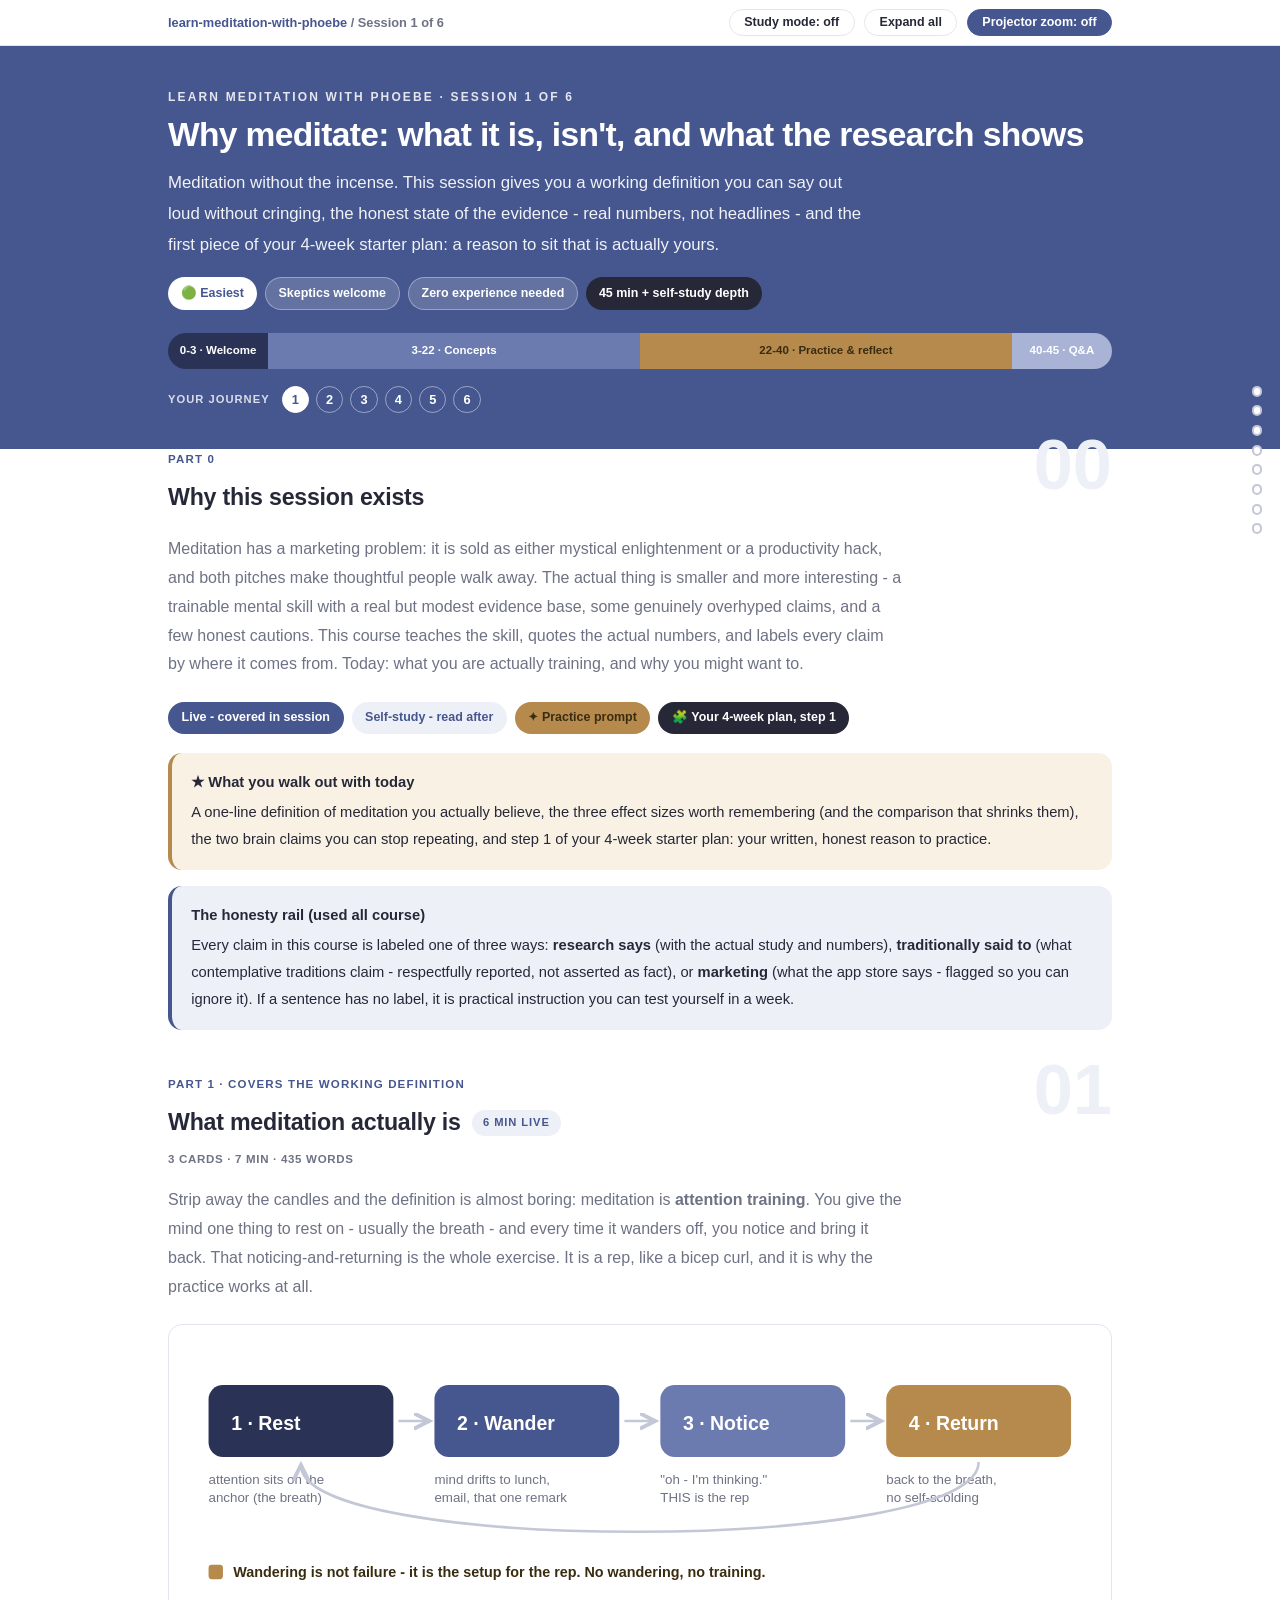
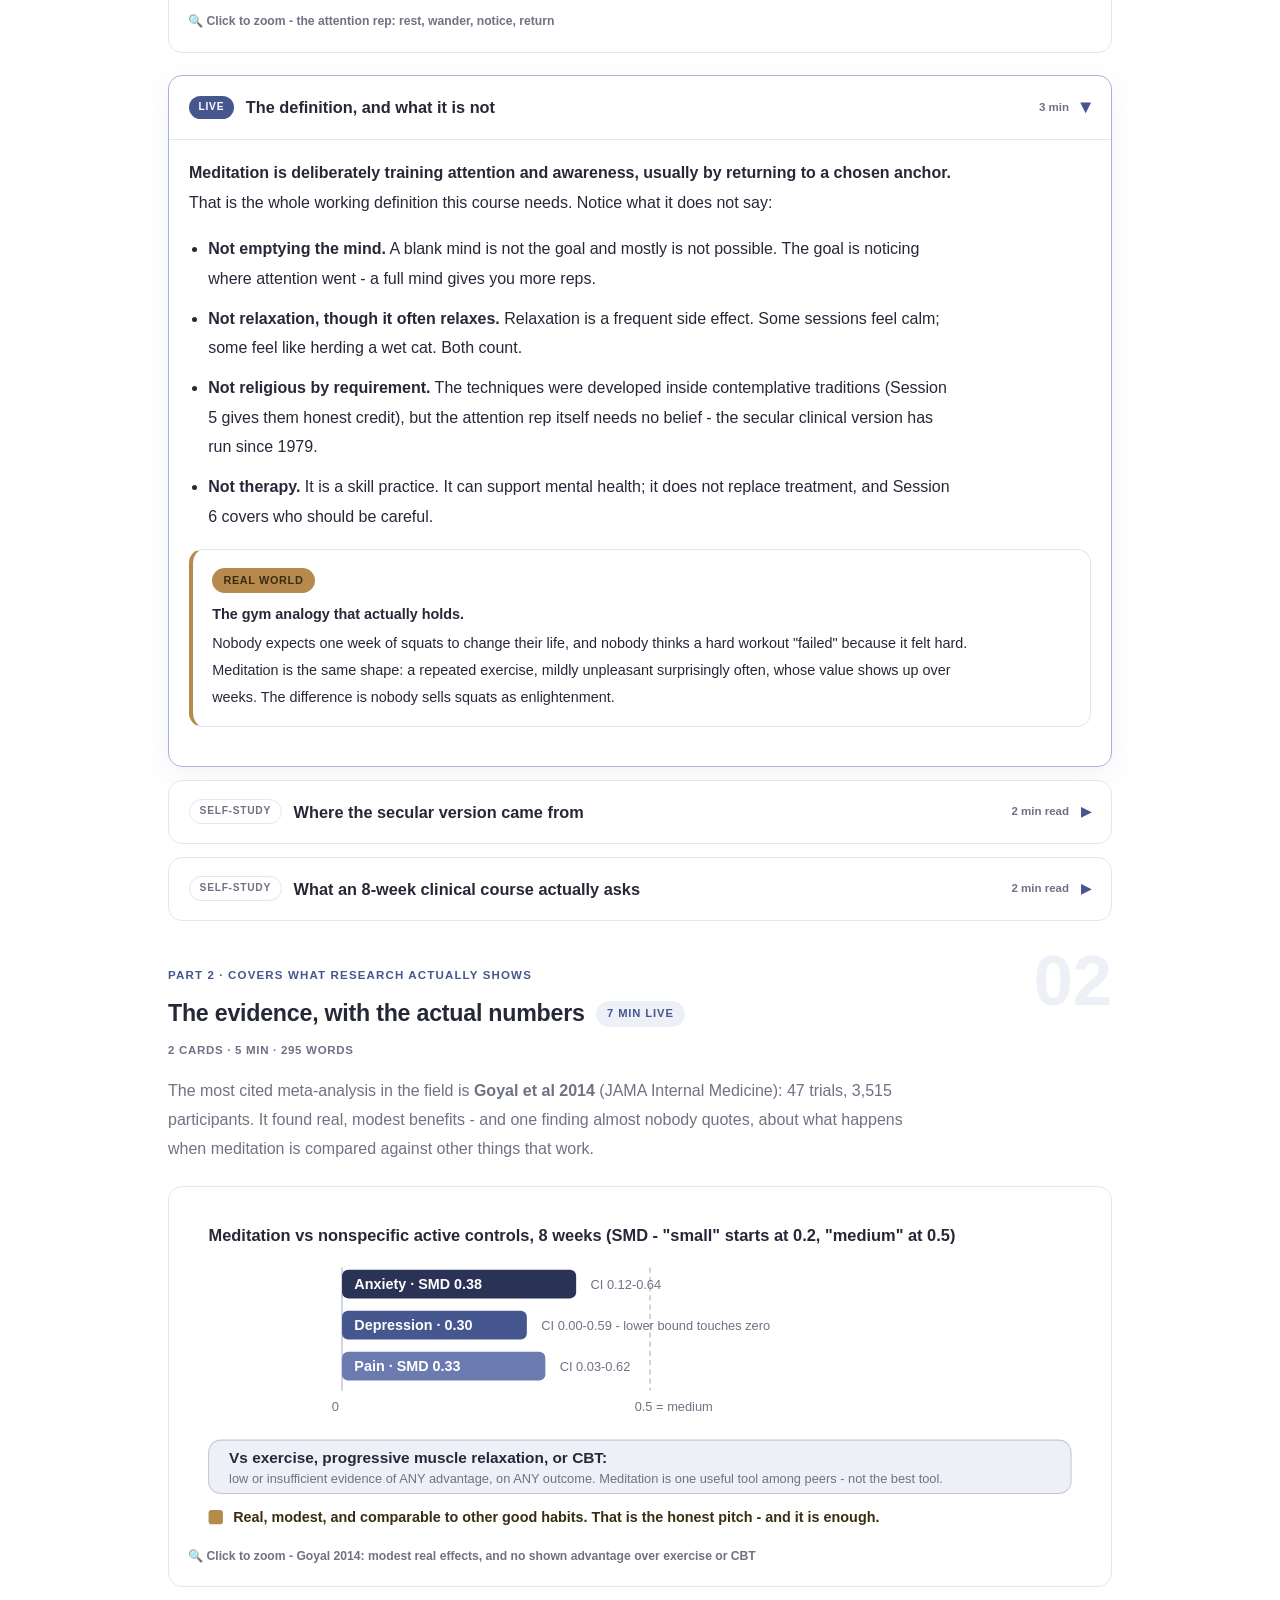
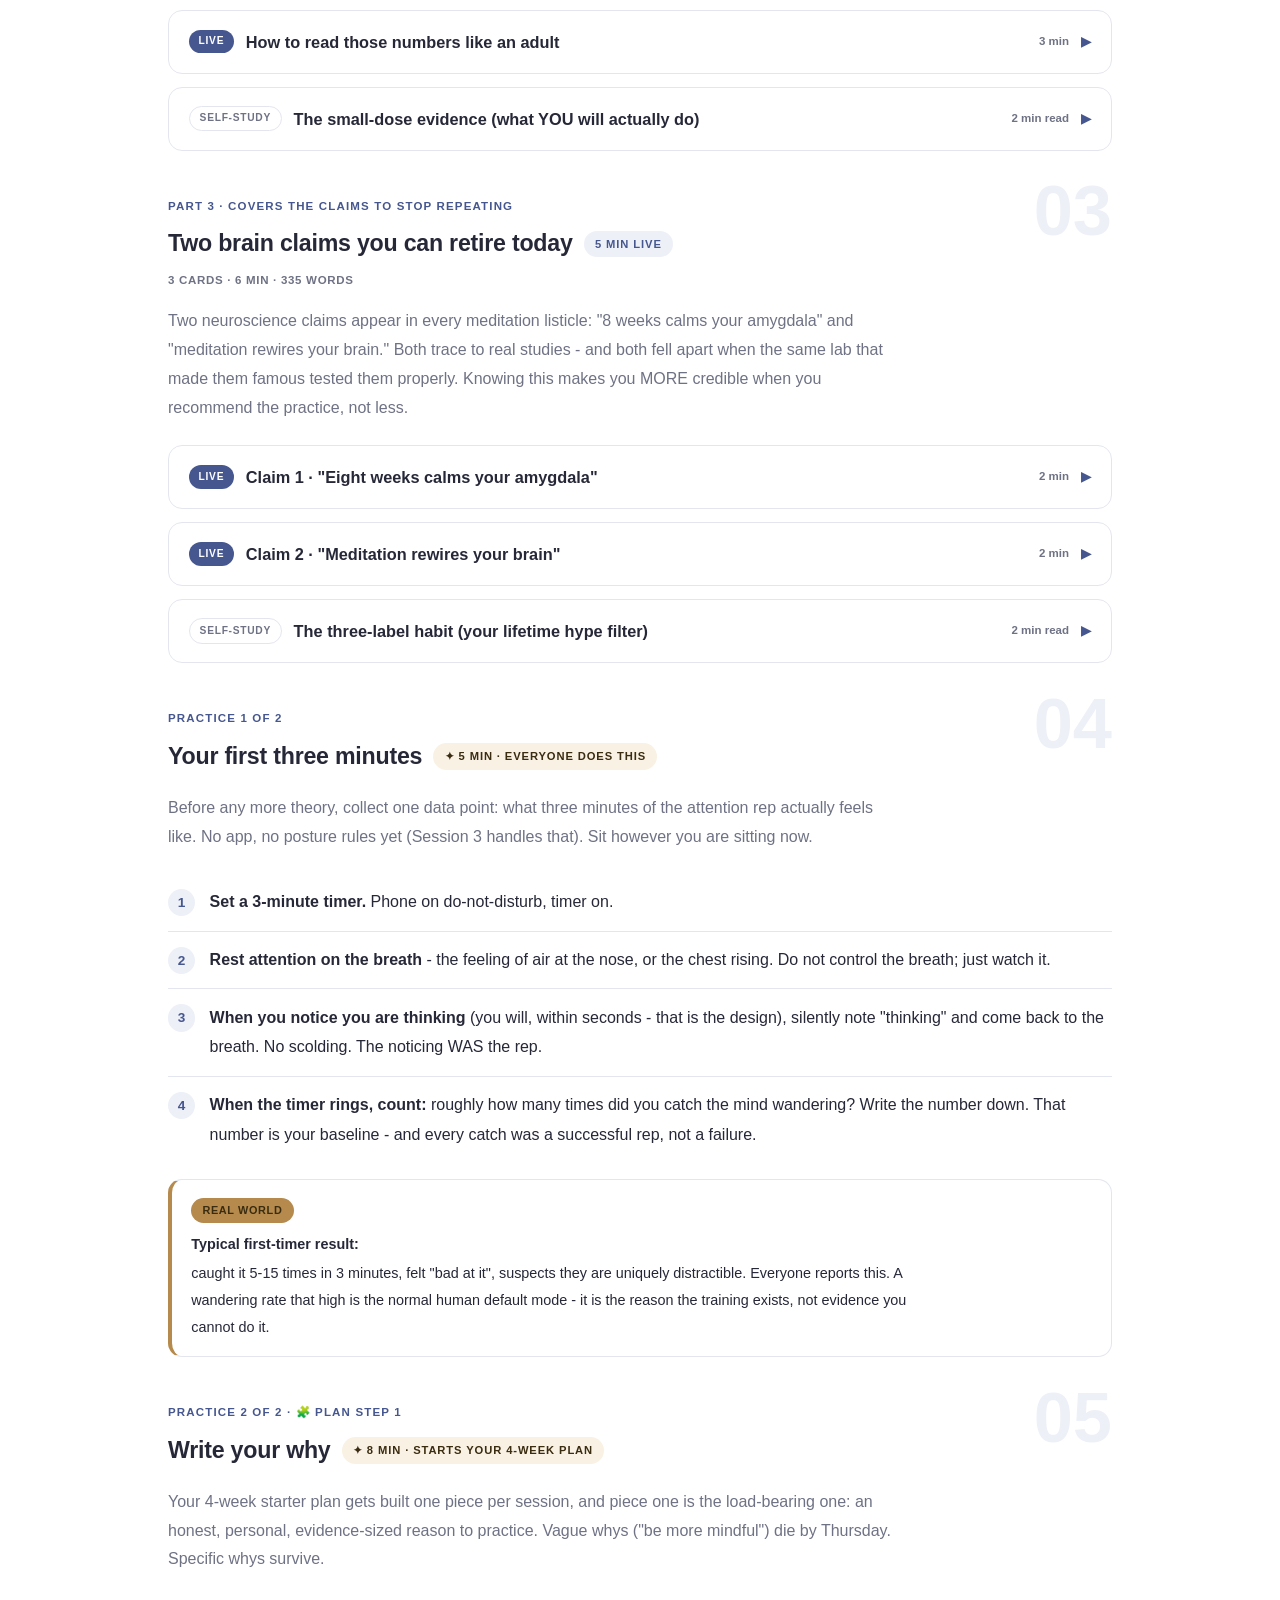
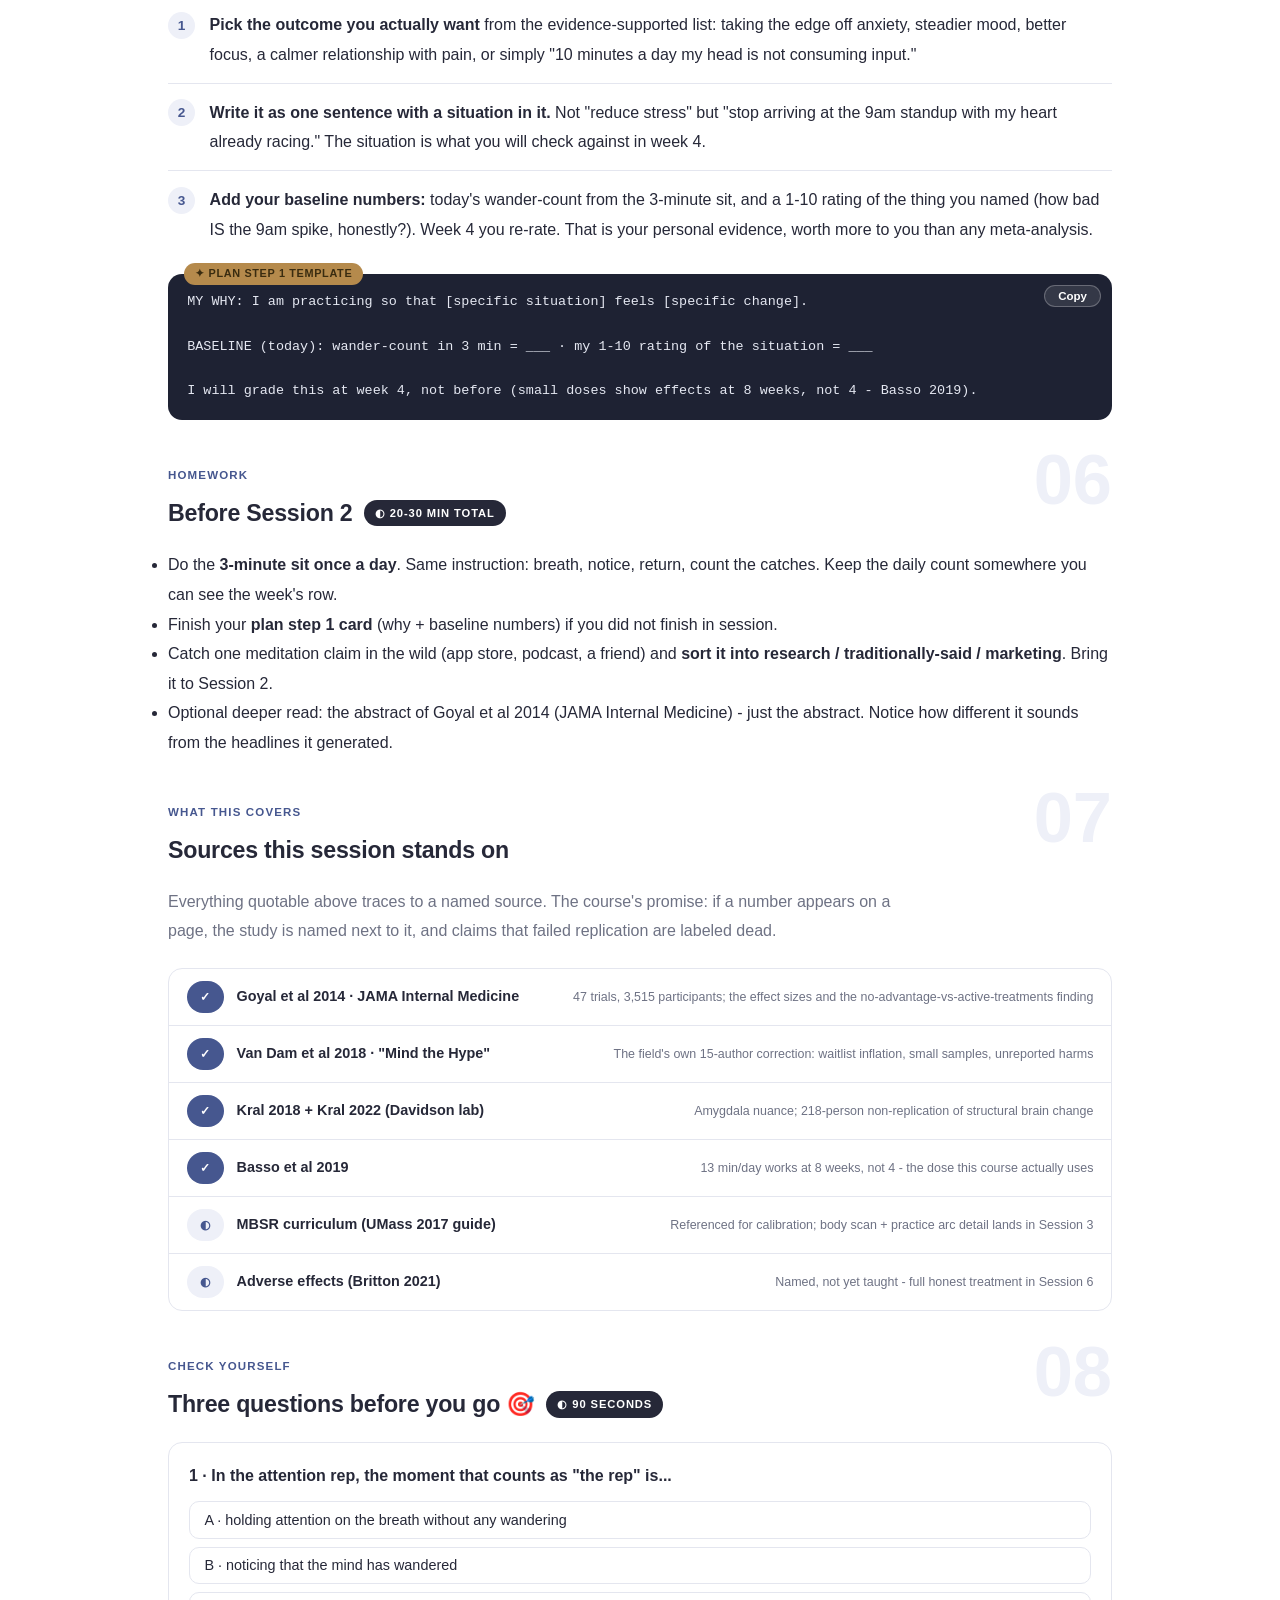
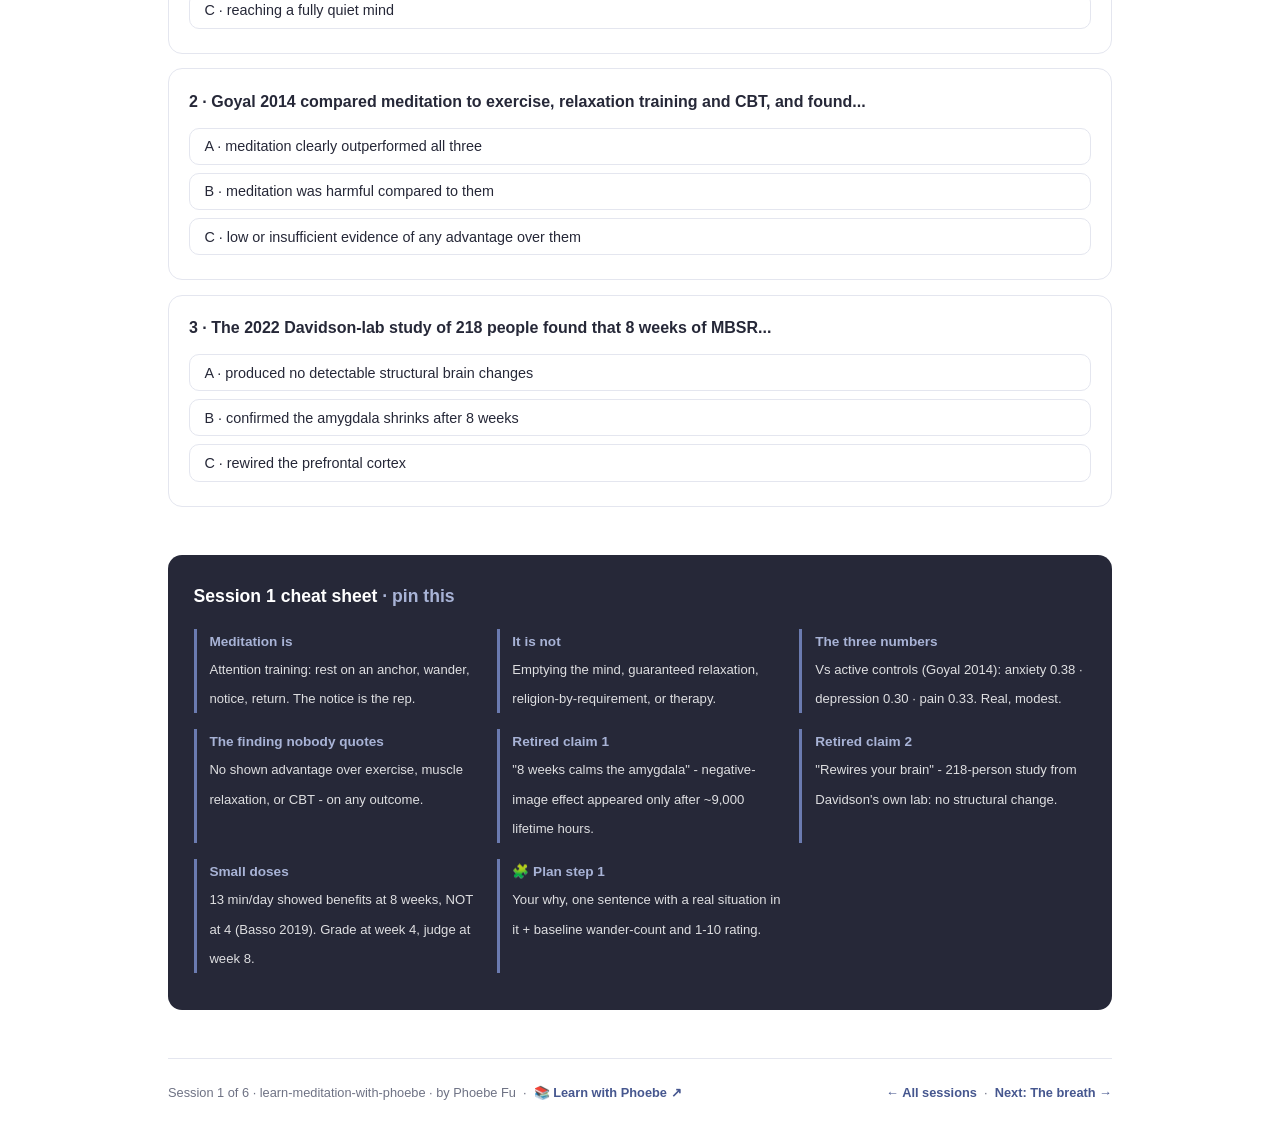
==== courses/01-why-meditate.html @ cd7eb20a "Fix diagram clipping and make every page readable on a narrow screen Diagrams: measured geometry def" ====
<!DOCTYPE html>
<html lang="en">
<head>
<meta charset="UTF-8">
<meta name="viewport" content="width=device-width, initial-scale=1.0">
<title>Session 1 · Why meditate: what it is, isn't, and what the research shows - learn meditation with phoebe</title>
<link rel="stylesheet" href="../assets/style.css?v=5">
</head>
<body>

<div class="toolbar">
  <div class="wrap">
    <span class="crumb"><a href="../index.html">learn-meditation-with-phoebe</a> / Session 1 of 6</span>
    <button class="btn" id="toggle-all" type="button">Expand all</button>
    <button class="btn primary" id="zoom-toggle" type="button">Projector zoom: off</button>
  </div>
</div>

<header class="masthead">
  <div class="wrap">
    <div class="eyebrow">Learn Meditation with Phoebe · Session 1 of 6</div>
    <h1>Why meditate: what it <span class="accent">is, isn't,</span> and what the research shows</h1>
    <p class="sub">Meditation without the incense. This session gives you a working definition you can say out loud without cringing, the honest state of the evidence - real numbers, not headlines - and the first piece of your 4-week starter plan: a reason to sit that is actually yours.</p>
    <div class="chip-row">
      <span class="chip level">🟢 Easiest</span>
      <span class="chip audience">Skeptics welcome</span>
      <span class="chip audience">Zero experience needed</span>
      <span class="chip time">45 min + self-study depth</span>
    </div>
    <div class="agenda">
      <span class="a1" style="flex:1">0-3 · Welcome</span>
      <span class="a2" style="flex:4">3-22 · Concepts</span>
      <span class="a3" style="flex:4">22-40 · Practice &amp; reflect</span>
      <span class="a4" style="flex:1">40-45 · Q&amp;A</span>
    </div>
  </div>
</header>

<main class="wrap">

  <!-- ============ INTRO ============ -->
  <section class="section" id="intro">
    <div class="section-kicker">
      <span class="klabel">Part 0</span>
      <h2>Why this session exists</h2>
    </div>
    <p class="lede">Meditation has a marketing problem: it is sold as either mystical enlightenment or a productivity hack, and both pitches make thoughtful people walk away. The actual thing is smaller and more interesting - a trainable mental skill with a real but modest evidence base, some genuinely overhyped claims, and a few honest cautions. This course teaches the skill, quotes the actual numbers, and labels every claim by where it comes from. Today: what you are actually training, and why you might want to.</p>
    <div class="legend">
      <span class="pill solid">Live - covered in session</span>
      <span class="pill light">Self-study - read after</span>
      <span class="pill peach">✦ Practice prompt</span>
      <span class="pill inkpill">🧩 Your 4-week plan, step 1</span>
    </div>
    <div class="callout win">
      <strong>★ What you walk out with today</strong>
      A one-line definition of meditation you actually believe, the three effect sizes worth remembering (and the comparison that shrinks them), the two brain claims you can stop repeating, and step 1 of your 4-week starter plan: your written, honest reason to practice.
    </div>
    <div class="callout tip">
      <strong>The honesty rail (used all course)</strong>
      Every claim in this course is labeled one of three ways: <strong>research says</strong> (with the actual study and numbers), <strong>traditionally said to</strong> (what contemplative traditions claim - respectfully reported, not asserted as fact), or <strong>marketing</strong> (what the app store says - flagged so you can ignore it). If a sentence has no label, it is practical instruction you can test yourself in a week.
    </div>
  </section>

  <!-- ============ PART 1: WHAT MEDITATION IS ============ -->
  <section class="section" id="what-it-is">
    <div class="section-kicker">
      <span class="klabel">Part 1 · covers the working definition</span>
      <h2>What meditation actually is <span class="tag concept">6 min live</span></h2>
    </div>
    <p class="lede">Strip away the candles and the definition is almost boring: meditation is <strong>attention training</strong>. You give the mind one thing to rest on - usually the breath - and every time it wanders off, you notice and bring it back. That noticing-and-returning is the whole exercise. It is a rep, like a bicep curl, and it is why the practice works at all.</p>

    <figure class="zoomable">
      <svg viewBox="0 0 880 250" xmlns="http://www.w3.org/2000/svg" role="img" aria-label="The attention rep: rest on the anchor, wander, notice, return">
        <style>
          .waL { font: 800 30px Inter, sans-serif; fill: #FFFFFF; }
          .waT { font: 700 16px Inter, sans-serif; fill: #262838; }
          .waX { font: 400 13px Inter, sans-serif; fill: #6E7284; }
          .waN { font: 600 14px Inter, sans-serif; fill: #3A2C10; }
          .waA { stroke: #C3C7D6; stroke-width: 2.5; fill: none; marker-end: url(#waAh); }
        </style>
        <defs>
          <marker id="waAh" markerWidth="8" markerHeight="8" refX="6" refY="3" orient="auto">
            <path d="M0,0 L6,3 L0,6" fill="none" stroke="#C3C7D6" stroke-width="1.5"/>
          </marker>
        </defs>
        <rect x="20" y="40" width="180" height="70" rx="14" fill="#2A3356"/>
        <text class="waL" x="42" y="84" style="font-size:19px">1 · Rest</text>
        <text class="waX" x="20" y="136">attention sits on the</text>
        <text class="waX" x="20" y="154">anchor (the breath)</text>
        <line class="waA" x1="205" y1="75" x2="235" y2="75"/>
        <rect x="240" y="40" width="180" height="70" rx="14" fill="#46578F"/>
        <text class="waL" x="262" y="84" style="font-size:19px">2 · Wander</text>
        <text class="waX" x="240" y="136">mind drifts to lunch,</text>
        <text class="waX" x="240" y="154">email, that one remark</text>
        <line class="waA" x1="425" y1="75" x2="455" y2="75"/>
        <rect x="460" y="40" width="180" height="70" rx="14" fill="#6B7BB0"/>
        <text class="waL" x="482" y="84" style="font-size:19px">3 · Notice</text>
        <text class="waX" x="460" y="136">"oh - I'm thinking."</text>
        <text class="waX" x="460" y="154">THIS is the rep</text>
        <line class="waA" x1="645" y1="75" x2="675" y2="75"/>
        <rect x="680" y="40" width="180" height="70" rx="14" fill="#B58A4C"/>
        <text class="waL" x="702" y="84" style="font-size:19px">4 · Return</text>
        <text class="waX" x="680" y="136">back to the breath,</text>
        <text class="waX" x="680" y="154">no self-scolding</text>
        <path class="waA" d="M 770 115 C 770 205, 110 205, 110 118"/>
        <rect x="20" y="215" width="14" height="14" rx="3" fill="#B58A4C"/>
        <text class="waN" x="44" y="227">Wandering is not failure - it is the setup for the rep. No wandering, no training.</text>
      </svg>
      <figcaption>🔍 Click to zoom - the attention rep: rest, wander, notice, return</figcaption>
    </figure>

    <details class="card" open>
      <summary><span class="mode live">Live</span>The definition, and what it is not<span class="mini">3 min</span><span class="caret">▶</span></summary>
      <div class="body">
        <p><strong>Meditation is deliberately training attention and awareness, usually by returning to a chosen anchor.</strong> That is the whole working definition this course needs. Notice what it does not say:</p>
        <ul>
          <li><strong>Not emptying the mind.</strong> A blank mind is not the goal and mostly is not possible. The goal is noticing where attention went - a full mind gives you more reps.</li>
          <li><strong>Not relaxation, though it often relaxes.</strong> Relaxation is a frequent side effect. Some sessions feel calm; some feel like herding a wet cat. Both count.</li>
          <li><strong>Not religious by requirement.</strong> The techniques were developed inside contemplative traditions (Session 5 gives them honest credit), but the attention rep itself needs no belief - the secular clinical version has run since 1979.</li>
          <li><strong>Not therapy.</strong> It is a skill practice. It can support mental health; it does not replace treatment, and Session 6 covers who should be careful.</li>
        </ul>
        <div class="callout example">
          <span class="ex-pill">Real world</span>
          <p><strong>The gym analogy that actually holds.</strong> Nobody expects one week of squats to change their life, and nobody thinks a hard workout "failed" because it felt hard. Meditation is the same shape: a repeated exercise, mildly unpleasant surprisingly often, whose value shows up over weeks. The difference is nobody sells squats as enlightenment.</p>
        </div>
      </div>
    </details>

    <details class="card">
      <summary><span class="mode self">Self-study</span>Where the secular version came from<span class="mini">2 min read</span><span class="caret">▶</span></summary>
      <div class="body">
        <p>In <strong>1979</strong>, Jon Kabat-Zinn - a molecular-biology-trained researcher at the University of Massachusetts Medical School - founded the Stress Reduction Clinic and its 8-week program, <strong>MBSR</strong> (Mindfulness-Based Stress Reduction), as a referral service for patients not fully responding to conventional treatment. He deliberately translated practices from Zen, vipassana and yoga into clinical, secular language.</p>
        <p>That translation is why meditation could be studied, prescribed and insured - and it is also why the research got messy: "mindfulness" now names a trait, a state, a technique and an 8-week program interchangeably, which makes studies hard to compare. Researchers said this about their own field in a 15-author 2018 paper bluntly titled <em>Mind the Hype</em> (Van Dam et al, Perspectives on Psychological Science). We will use its corrections throughout.</p>
      </div>
    </details>

    <details class="card">
      <summary><span class="mode self">Self-study</span>What an 8-week clinical course actually asks<span class="mini">2 min read</span><span class="caret">▶</span></summary>
      <div class="body">
        <p>For calibration, the standard clinical program (MBSR) is heavier than most people assume: <strong>8 weekly classes of 2.5-3.5 hours</strong>, one <strong>7.5-hour silent retreat day</strong>, and daily home practice of <strong>40-45 minutes of guided practice</strong> - about an hour a day in total once informal exercises are counted. Most of the famous studies are studies of THAT dose.</p>
        <p>This course deliberately starts you far smaller (5-10 minutes a day, built up in Session 6) - but it will not pretend the small dose has the big dose's evidence. In real studies people complete about <strong>64% of assigned practice</strong> anyway (Parsons 2017, 43 studies) - imperfect adherence is normal, plan for it.</p>
      </div>
    </details>
  </section>

  <!-- ============ PART 2: THE EVIDENCE ============ -->
  <section class="section" id="evidence">
    <div class="section-kicker">
      <span class="klabel">Part 2 · covers what research actually shows</span>
      <h2>The evidence, with the actual numbers <span class="tag concept">7 min live</span></h2>
    </div>
    <p class="lede">The most cited meta-analysis in the field is <strong>Goyal et al 2014</strong> (JAMA Internal Medicine): 47 trials, 3,515 participants. It found real, modest benefits - and one finding almost nobody quotes, about what happens when meditation is compared against other things that work.</p>

    <figure class="zoomable">
      <svg viewBox="0 0 880 320" xmlns="http://www.w3.org/2000/svg" role="img" aria-label="Goyal 2014 effect sizes: anxiety 0.38, depression 0.30, pain 0.33 vs active controls; no advantage shown vs exercise, relaxation or CBT">
        <style>
          .evT { font: 700 16px Inter, sans-serif; fill: #262838; }
          .evB { font: 700 14px Inter, sans-serif; fill: #FFFFFF; }
          .evX { font: 400 12.5px Inter, sans-serif; fill: #6E7284; }
          .evS { font: 800 15px Inter, sans-serif; fill: #262838; }
          .evN { font: 600 14px Inter, sans-serif; fill: #3A2C10; }
        </style>
        <text class="evT" x="20" y="34">Meditation vs nonspecific active controls, 8 weeks (SMD - "small" starts at 0.2, "medium" at 0.5)</text>
        <!-- scale line -->
        <line x1="150" y1="60" x2="150" y2="180" stroke="#C3C7D6" stroke-width="1.5"/>
        <line x1="450" y1="60" x2="450" y2="180" stroke="#C3C7D6" stroke-width="1.5" stroke-dasharray="5 4"/>
        <text class="evX" x="435" y="200">0.5 = medium</text>
        <text class="evX" x="140" y="200">0</text>
        <!-- anxiety -->
        <rect x="150" y="62" width="228" height="28" rx="6" fill="#2A3356"/>
        <text class="evB" x="162" y="81">Anxiety · SMD 0.38</text>
        <text class="evX" x="392" y="81">CI 0.12-0.64</text>
        <!-- depression -->
        <rect x="150" y="102" width="180" height="28" rx="6" fill="#46578F"/>
        <text class="evB" x="162" y="121">Depression · 0.30</text>
        <text class="evX" x="344" y="121">CI 0.00-0.59 - lower bound touches zero</text>
        <!-- pain -->
        <rect x="150" y="142" width="198" height="28" rx="6" fill="#6B7BB0"/>
        <text class="evB" x="162" y="161">Pain · SMD 0.33</text>
        <text class="evX" x="362" y="161">CI 0.03-0.62</text>
        <!-- the comparison nobody quotes -->
        <rect x="20" y="228" width="840" height="52" rx="12" fill="#EEF0F8" stroke="#C3C7D6"/>
        <text class="evS" x="40" y="250">Vs exercise, progressive muscle relaxation, or CBT:</text>
        <text class="evX" x="40" y="270">low or insufficient evidence of ANY advantage, on ANY outcome. Meditation is one useful tool among peers - not the best tool.</text>
        <rect x="20" y="296" width="14" height="14" rx="3" fill="#B58A4C"/>
        <text class="evN" x="44" y="308">Real, modest, and comparable to other good habits. That is the honest pitch - and it is enough.</text>
      </svg>
      <figcaption>🔍 Click to zoom - Goyal 2014: modest real effects, and no shown advantage over exercise or CBT</figcaption>
    </figure>

    <details class="card">
      <summary><span class="mode live">Live</span>How to read those numbers like an adult<span class="mini">3 min</span><span class="caret">▶</span></summary>
      <div class="body">
        <p>Three honest readings, all true at once:</p>
        <ul>
          <li><strong>The benefits are real.</strong> Moderate-quality evidence for anxiety, depression and pain against active control groups - that is a serious bar, and meditation clears it.</li>
          <li><strong>The benefits are modest.</strong> SMDs of 0.30-0.38 are small-to-moderate. Meditation will likely take an edge off; it will not transform a clinical condition by itself. The depression estimate's confidence interval touches zero - treat it as the softest of the three.</li>
          <li><strong>Nothing magic.</strong> Head-to-head, no advantage was shown over exercise, progressive muscle relaxation or CBT. If you already run and it keeps your head right, meditation is a complement, not an upgrade.</li>
        </ul>
        <p>Why do headlines look so much better than this? <em>Mind the Hype</em> (Van Dam 2018) lists the mechanics: many studies compare against <strong>waitlists</strong> (doing nothing), which inflates effects; samples are small; positive results get published; adverse events go unmeasured. The fix is the comparison you just saw - against active controls, the honest number survives.</p>
        <div class="prompt-box good"><span class="label">✦ Say it out loud</span>The evidence-honest pitch, one breath long:

"Meditation reliably helps with anxiety, mood and pain - about as much as exercise does - and I can do it in a chair in five minutes."</div>
      </div>
    </details>

    <details class="card">
      <summary><span class="mode self">Self-study</span>The small-dose evidence (what YOU will actually do)<span class="mini">2 min read</span><span class="caret">▶</span></summary>
      <div class="body">
        <p>Since this course starts you at minutes-per-day, not an hour: the best small-dose trial is <strong>Basso et al 2019</strong>. Non-meditators did <strong>13 minutes a day</strong> of guided meditation vs a podcast-listening control group. At <strong>8 weeks</strong>: better mood, attention, working memory, and a smaller anxiety response to a lab stress test. At <strong>4 weeks: no significant differences yet.</strong></p>
        <ul>
          <li>Small daily doses work - <strong>but not fast</strong>. Give it eight weeks before you grade it.</li>
          <li>This is exactly why your running project is a 4-week STARTER plan: week 4 is where you decide to continue, not where you judge results.</li>
        </ul>
      </div>
    </details>
  </section>

  <!-- ============ PART 3: THE HYPE CORRECTIONS ============ -->
  <section class="section" id="hype">
    <div class="section-kicker">
      <span class="klabel">Part 3 · covers the claims to stop repeating</span>
      <h2>Two brain claims you can retire today <span class="tag concept">5 min live</span></h2>
    </div>
    <p class="lede">Two neuroscience claims appear in every meditation listicle: "8 weeks calms your amygdala" and "meditation rewires your brain." Both trace to real studies - and both fell apart when the same lab that made them famous tested them properly. Knowing this makes you MORE credible when you recommend the practice, not less.</p>

    <details class="card">
      <summary><span class="mode live">Live</span>Claim 1 · "Eight weeks calms your amygdala"<span class="mini">2 min</span><span class="caret">▶</span></summary>
      <div class="body">
        <p>The careful study (Kral et al 2018, NeuroImage) compared an 8-week MBSR group against an <strong>active</strong> wellness program. Result: the 8-week meditators showed reduced amygdala reactivity <strong>to positive images only</strong>. The famous effect - calmer response to negative, stressful images - appeared only in <strong>long-term meditators averaging ~9,000 lifetime hours</strong>, and tracked retreat time.</p>
        <p><strong>Honest version:</strong> "Deep training changes threat reactivity; eight weeks has not been shown to." Traditionally, practitioners have said for centuries that equanimity takes years - on this one, tradition and the fMRI agree.</p>
      </div>
    </details>

    <details class="card">
      <summary><span class="mode live">Live</span>Claim 2 · "Meditation rewires your brain"<span class="mini">2 min</span><span class="caret">▶</span></summary>
      <div class="body">
        <p>Early small studies reported gray-matter changes after 8-week courses, and a thousand headlines were born. In 2022, <strong>Richard Davidson's own lab</strong> - the most famous meditation-neuroscience group in the world - ran the well-powered version: <strong>218 participants</strong>, randomized to MBSR, an active control, or a waitlist (Kral et al 2022, Science Advances).</p>
        <p>Result: <strong>no structural brain changes from MBSR at all</strong> - not at the whole-brain level, not in the regions the early studies flagged. The authors state plainly that they failed to replicate the prior findings. When the lab with the strongest incentive to confirm a finding publishes its non-replication, that is science working - and it is the strongest available correction to the "rewiring" pitch.</p>
        <div class="callout tip">
          <strong>Why this makes you more persuasive</strong>
          The skeptic in your life has heard the hype and smelled it. Leading with "the brain-rewiring claims failed replication, AND the behavioral benefits vs active controls still hold" is disarming - you have conceded the weak claim and kept the strong one.
        </div>
      </div>
    </details>

    <details class="card">
      <summary><span class="mode self">Self-study</span>The three-label habit (your lifetime hype filter)<span class="mini">2 min read</span><span class="caret">▶</span></summary>
      <div class="body">
        <p>The honesty rail generalizes. When you meet any meditation claim, sort it:</p>
        <table class="clean">
          <thead><tr><th>Label</th><th>Test</th><th>Example</th></tr></thead>
          <tbody>
            <tr><td><strong>Research says</strong></td><td>A named study, a number, an active control</td><td>"SMD 0.38 for anxiety vs active controls (Goyal 2014)"</td></tr>
            <tr><td><strong>Traditionally said to</strong></td><td>Centuries of practitioners report it; not (yet) measured well</td><td>"Traditionally said to cultivate equanimity over years"</td></tr>
            <tr><td><strong>Marketing</strong></td><td>Vague mechanism, big promise, sells a subscription</td><td>"Rewire your brain in 10 minutes a day"</td></tr>
          </tbody>
        </table>
        <p>Sessions 5 and 6 lean on this constantly - the traditions get respect without credulity, and the apps get use without worship.</p>
      </div>
    </details>
  </section>

  <!-- ============ PRACTICE ============ -->
  <section class="section" id="apply-1">
    <div class="section-kicker">
      <span class="klabel">Practice 1 of 2</span>
      <h2>Your first three minutes <span class="tag demo">✦ 5 min · everyone does this</span></h2>
    </div>
    <p class="lede">Before any more theory, collect one data point: what three minutes of the attention rep actually feels like. No app, no posture rules yet (Session 3 handles that). Sit however you are sitting now.</p>

    <div class="steps">
      <div class="step"><p><strong>Set a 3-minute timer.</strong> Phone on do-not-disturb, timer on.</p></div>
      <div class="step"><p><strong>Rest attention on the breath</strong> - the feeling of air at the nose, or the chest rising. Do not control the breath; just watch it.</p></div>
      <div class="step"><p><strong>When you notice you are thinking</strong> (you will, within seconds - that is the design), silently note "thinking" and come back to the breath. No scolding. The noticing WAS the rep.</p></div>
      <div class="step"><p><strong>When the timer rings, count:</strong> roughly how many times did you catch the mind wandering? Write the number down. That number is your baseline - and every catch was a successful rep, not a failure.</p></div>
    </div>

    <div class="callout example">
      <span class="ex-pill">Real world</span>
      <p><strong>Typical first-timer result:</strong> caught it 5-15 times in 3 minutes, felt "bad at it", suspects they are uniquely distractible. Everyone reports this. A wandering rate that high is the normal human default mode - it is the reason the training exists, not evidence you cannot do it.</p>
    </div>
  </section>

  <section class="section" id="apply-2">
    <div class="section-kicker">
      <span class="klabel">Practice 2 of 2 · 🧩 plan step 1</span>
      <h2>Write your why <span class="tag demo">✦ 8 min · starts your 4-week plan</span></h2>
    </div>
    <p class="lede">Your 4-week starter plan gets built one piece per session, and piece one is the load-bearing one: an honest, personal, evidence-sized reason to practice. Vague whys ("be more mindful") die by Thursday. Specific whys survive.</p>

    <div class="steps">
      <div class="step"><p><strong>Pick the outcome you actually want</strong> from the evidence-supported list: taking the edge off anxiety, steadier mood, better focus, a calmer relationship with pain, or simply "10 minutes a day my head is not consuming input."</p></div>
      <div class="step"><p><strong>Write it as one sentence with a situation in it.</strong> Not "reduce stress" but "stop arriving at the 9am standup with my heart already racing." The situation is what you will check against in week 4.</p></div>
      <div class="step"><p><strong>Add your baseline numbers:</strong> today's wander-count from the 3-minute sit, and a 1-10 rating of the thing you named (how bad IS the 9am spike, honestly?). Week 4 you re-rate. That is your personal evidence, worth more to you than any meta-analysis.</p></div>
    </div>

    <div class="prompt-box good"><span class="label">✦ Plan step 1 template</span>MY WHY: I am practicing so that [specific situation] feels [specific change].

BASELINE (today): wander-count in 3 min = ___ · my 1-10 rating of the situation = ___

I will grade this at week 4, not before (small doses show effects at 8 weeks, not 4 - Basso 2019).</div>
  </section>

  <!-- ============ HOMEWORK ============ -->
  <section class="section" id="exercise">
    <div class="section-kicker">
      <span class="klabel">Homework</span>
      <h2>Before Session 2 <span class="tag exercise">◐ 20-30 min total</span></h2>
    </div>
    <ul>
      <li>Do the <strong>3-minute sit once a day</strong>. Same instruction: breath, notice, return, count the catches. Keep the daily count somewhere you can see the week's row.</li>
      <li>Finish your <strong>plan step 1 card</strong> (why + baseline numbers) if you did not finish in session.</li>
      <li>Catch one meditation claim in the wild (app store, podcast, a friend) and <strong>sort it into research / traditionally-said / marketing</strong>. Bring it to Session 2.</li>
      <li>Optional deeper read: the abstract of Goyal et al 2014 (JAMA Internal Medicine) - just the abstract. Notice how different it sounds from the headlines it generated.</li>
    </ul>
  </section>

  <!-- ============ SOURCES / COVERAGE ============ -->
  <section class="section" id="official">
    <div class="section-kicker">
      <span class="klabel">What this covers</span>
      <h2>Sources this session stands on</h2>
    </div>
    <p class="lede">Everything quotable above traces to a named source. The course's promise: if a number appears on a page, the study is named next to it, and claims that failed replication are labeled dead.</p>
    <div class="covered">
      <div class="covered-row"><span class="status pill solid">✓</span><span class="name">Goyal et al 2014 · JAMA Internal Medicine</span><span class="note">47 trials, 3,515 participants; the effect sizes and the no-advantage-vs-active-treatments finding</span></div>
      <div class="covered-row"><span class="status pill solid">✓</span><span class="name">Van Dam et al 2018 · "Mind the Hype"</span><span class="note">The field's own 15-author correction: waitlist inflation, small samples, unreported harms</span></div>
      <div class="covered-row"><span class="status pill solid">✓</span><span class="name">Kral 2018 + Kral 2022 (Davidson lab)</span><span class="note">Amygdala nuance; 218-person non-replication of structural brain change</span></div>
      <div class="covered-row"><span class="status pill solid">✓</span><span class="name">Basso et al 2019</span><span class="note">13 min/day works at 8 weeks, not 4 - the dose this course actually uses</span></div>
      <div class="covered-row"><span class="status pill light">◐</span><span class="name">MBSR curriculum (UMass 2017 guide)</span><span class="note">Referenced for calibration; body scan + practice arc detail lands in Session 3</span></div>
      <div class="covered-row"><span class="status pill light">◐</span><span class="name">Adverse effects (Britton 2021)</span><span class="note">Named, not yet taught - full honest treatment in Session 6</span></div>
    </div>
  </section>

  <!-- ============ QUIZ ============ -->
  <section class="section" id="quiz">
    <div class="section-kicker">
      <span class="klabel">Check yourself</span>
      <h2>Three questions before you go 🎯 <span class="tag exercise">◐ 90 seconds</span></h2>
    </div>
    <div class="quiz-q" data-answer="1">
      <p class="qtext">1 · In the attention rep, the moment that counts as "the rep" is...</p>
      <button class="qopt" type="button">A · holding attention on the breath without any wandering</button>
      <button class="qopt" type="button">B · noticing that the mind has wandered</button>
      <button class="qopt" type="button">C · reaching a fully quiet mind</button>
      <p class="qwhy">Noticing IS the exercise. A mind that never wandered would get no training - wandering is the setup, the catch is the rep.</p>
    </div>
    <div class="quiz-q" data-answer="2">
      <p class="qtext">2 · Goyal 2014 compared meditation to exercise, relaxation training and CBT, and found...</p>
      <button class="qopt" type="button">A · meditation clearly outperformed all three</button>
      <button class="qopt" type="button">B · meditation was harmful compared to them</button>
      <button class="qopt" type="button">C · low or insufficient evidence of any advantage over them</button>
      <p class="qwhy">Modest real benefits vs active controls, and no shown advantage over other things that work. One good tool among peers - that is the honest pitch.</p>
    </div>
    <div class="quiz-q" data-answer="0">
      <p class="qtext">3 · The 2022 Davidson-lab study of 218 people found that 8 weeks of MBSR...</p>
      <button class="qopt" type="button">A · produced no detectable structural brain changes</button>
      <button class="qopt" type="button">B · confirmed the amygdala shrinks after 8 weeks</button>
      <button class="qopt" type="button">C · rewired the prefrontal cortex</button>
      <p class="qwhy">The well-powered study from the field's most famous lab failed to replicate the structural findings. Retire the "rewiring in 8 weeks" claim - the behavioral benefits do not need it.</p>
    </div>
    <p class="quiz-score"></p>
  </section>

  <!-- ============ CHEAT SHEET ============ -->
  <section class="cheat" id="cheatsheet">
    <h3>Session 1 cheat sheet <span>· pin this</span></h3>
    <div class="grid-2">
      <div class="cheat-item"><b>Meditation is</b><span>Attention training: rest on an anchor, wander, notice, return. The notice is the rep.</span></div>
      <div class="cheat-item"><b>It is not</b><span>Emptying the mind, guaranteed relaxation, religion-by-requirement, or therapy.</span></div>
      <div class="cheat-item"><b>The three numbers</b><span>Vs active controls (Goyal 2014): anxiety 0.38 · depression 0.30 · pain 0.33. Real, modest.</span></div>
      <div class="cheat-item"><b>The finding nobody quotes</b><span>No shown advantage over exercise, muscle relaxation, or CBT - on any outcome.</span></div>
      <div class="cheat-item"><b>Retired claim 1</b><span>"8 weeks calms the amygdala" - negative-image effect appeared only after ~9,000 lifetime hours.</span></div>
      <div class="cheat-item"><b>Retired claim 2</b><span>"Rewires your brain" - 218-person study from Davidson's own lab: no structural change.</span></div>
      <div class="cheat-item"><b>Small doses</b><span>13 min/day showed benefits at 8 weeks, NOT at 4 (Basso 2019). Grade at week 4, judge at week 8.</span></div>
      <div class="cheat-item"><b>🧩 Plan step 1</b><span>Your why, one sentence with a real situation in it + baseline wander-count and 1-10 rating.</span></div>
    </div>
  </section>

  <footer class="pagefoot">
    <span>Session 1 of 6 · learn-meditation-with-phoebe · by Phoebe Fu &nbsp;·&nbsp; 📚 <a href="https://phoebefu6.github.io/learn-with-phoebe/">Learn with Phoebe ↗</a></span>
    <span><a href="../index.html">← All sessions</a> &nbsp;·&nbsp; <a href="02-the-breath.html">Next: The breath →</a></span>
  </footer>

</main>

<script src="../assets/app.js?v=5"></script>
</body>
</html>
---- assets/style.css ----
/* learn-claude-with-phoebe - editorial bold design system
   Accent: indigo #46578F · Ink: #262838 · Flagship: amber #B58A4C */

:root {
  --indigo: #46578F;
  --indigo-deep: #2A3356;
  --indigo-mid: #6B7BB0;
  --indigo-soft: #A8B3D6;
  --indigo-50: #EEF0F8;
  --ink: #262838;
  --muted: #6E7284;
  --faint: #C3C7D6;
  --hairline: #E4E6EF;
  --amber: #B58A4C;
  --amber-ink: #3A2C10;
  --amber-50: #F9F1E4;
  --paper: #FFFFFF;
  --code-bg: #1E2233;
  --code-ink: #E5E8F2;
  --radius: 14px;
}

* { margin: 0; padding: 0; box-sizing: border-box; }

html { font-size: 16px; scroll-behavior: smooth; }
html.zoom-125 { font-size: 20px; }
html.zoom-150 { font-size: 24px; }

body {
  font-family: "Inter", -apple-system, BlinkMacSystemFont, "Segoe UI", Roboto, sans-serif;
  background: var(--paper);
  color: var(--ink);
  line-height: 1.85;
  font-feature-settings: "tnum";
}

.wrap { max-width: 62rem; margin: 0 auto; padding: 0 1.5rem; }

/* ---------- header band ---------- */
.masthead {
  background: var(--indigo);
  color: #fff;
  padding: 2.5rem 0 2.25rem;
}
.masthead .eyebrow {
  font-size: .75rem;
  letter-spacing: .18em;
  text-transform: uppercase;
  opacity: .85;
  font-weight: 600;
}
.masthead h1 {
  font-size: 2.1rem;
  line-height: 1.15;
  font-weight: 800;
  margin: .5rem 0 .75rem;
  letter-spacing: -.02em;
}
.masthead h1 .accent { color: inherit; }
.masthead .sub { font-size: 1.05rem; opacity: .92; max-width: 44rem; }

.chip-row { display: flex; flex-wrap: wrap; gap: .5rem; margin-top: 1.1rem; }
.chip {
  display: inline-flex;
  align-items: center;
  gap: .35rem;
  border-radius: 999px;
  padding: .25rem .8rem;
  font-size: .78rem;
  font-weight: 600;
  white-space: nowrap;
}
.chip.level { background: #fff; color: var(--indigo); }
.chip.audience { background: rgba(255,255,255,.16); color: #fff; border: 1px solid rgba(255,255,255,.35); }
.chip.time { background: var(--ink); color: #fff; font-variant-numeric: tabular-nums; }

/* ---------- agenda bar ---------- */
.agenda {
  display: flex;
  border-radius: 999px;
  overflow: hidden;
  margin: 1.4rem 0 0;
  font-size: .72rem;
  font-weight: 600;
  text-align: center;
  color: #fff;
}
.agenda span { padding: .45rem .3rem; white-space: nowrap; overflow: hidden; text-overflow: ellipsis; }
.agenda .a1 { background: var(--indigo-deep); }
.agenda .a2 { background: var(--indigo-mid); }
.agenda .a3 { background: var(--amber); color: var(--amber-ink); }
.agenda .a4 { background: var(--indigo-soft); }

/* ---------- toolbar ---------- */
.toolbar {
  position: sticky;
  top: 0;
  z-index: 40;
  background: rgba(255,255,255,.94);
  backdrop-filter: blur(6px);
  border-bottom: 1px solid var(--hairline);
  padding: .55rem 0;
}
.toolbar .wrap { display: flex; align-items: center; gap: .6rem; }
.toolbar .crumb { font-size: .8rem; color: var(--muted); font-weight: 600; margin-right: auto; }
.toolbar .crumb a { color: var(--indigo); text-decoration: none; }
.btn {
  border: 1px solid var(--hairline);
  background: #fff;
  color: var(--ink);
  border-radius: 999px;
  padding: .35rem .9rem;
  font-size: .78rem;
  font-weight: 600;
  cursor: pointer;
  font-family: inherit;
  transition: all .15s ease;
}
.btn:hover { border-color: var(--indigo); color: var(--indigo); }
.btn.primary { background: var(--indigo); border-color: var(--indigo); color: #fff; }
.btn.primary:hover { background: var(--indigo-deep); }

/* ---------- sections ---------- */
main { padding: 2.5rem 0 4rem; }

.section { margin-bottom: 2.8rem; }
.section-kicker { margin-bottom: 1rem; }
.section-kicker .klabel {
  display: block;
  font-size: .72rem;
  text-transform: uppercase;
  letter-spacing: .1em;
  color: var(--indigo);
  font-weight: 700;
  margin-bottom: .35rem;
}
.section-kicker h2 {
  font-size: 1.45rem;
  font-weight: 800;
  letter-spacing: -.01em;
  display: flex;
  align-items: center;
  gap: .7rem;
  flex-wrap: wrap;
}
.section-kicker .tag {
  border-radius: 999px;
  padding: .18rem .7rem;
  font-size: .7rem;
  font-weight: 700;
  text-transform: uppercase;
  letter-spacing: .08em;
}
.tag.concept { background: var(--indigo-50); color: var(--indigo); }
.tag.demo { background: var(--amber-50); color: var(--amber-ink); }
.tag.exercise { background: var(--ink); color: #fff; }

.lede { color: var(--muted); max-width: 46rem; margin-bottom: 1.4rem; line-height: 1.8; }

/* live vs self-study markers on cards */
.mode {
  font-size: .64rem;
  font-weight: 700;
  text-transform: uppercase;
  letter-spacing: .07em;
  padding: .14rem .6rem;
  border-radius: 999px;
  flex: none;
}
.mode.live { background: var(--indigo); color: #fff; }
.mode.self { background: #fff; color: var(--muted); border: 1px solid var(--hairline); }

/* ---------- accordions ---------- */
details.card {
  border: 1px solid var(--hairline);
  border-radius: var(--radius);
  margin-bottom: .8rem;
  overflow: hidden;
  background: #fff;
}
details.card[open] { border-color: var(--indigo-soft); box-shadow: 0 8px 28px rgba(76,115,85,.08); }
details.card summary {
  list-style: none;
  cursor: pointer;
  padding: 1rem 1.25rem;
  display: flex;
  align-items: center;
  gap: .75rem;
  font-weight: 700;
  font-size: 1.02rem;
  user-select: none;
}
details.card summary::-webkit-details-marker { display: none; }
details.card summary .dot {
  width: .6rem; height: .6rem;
  border-radius: 999px;
  background: var(--indigo);
  flex: none;
}
details.card summary .mini { margin-left: auto; font-size: .72rem; color: var(--muted); font-weight: 600; white-space: nowrap; }
details.card summary .caret { transition: transform .2s ease; color: var(--indigo); font-size: .8rem; }
details.card[open] summary .caret { transform: rotate(90deg); }
details.card .body { padding: 0 1.25rem 1.4rem; border-top: 1px solid var(--hairline); padding-top: 1.15rem; }
details.card .body p { margin-bottom: 1.05rem; max-width: 48rem; }
details.card .body p:last-child { margin-bottom: 0; }
details.card .body ul, details.card .body ol { margin: 0 0 1.1rem 1.2rem; max-width: 47rem; }
details.card .body li { margin-bottom: .65rem; }
details.card .body h4 { font-size: .95rem; font-weight: 700; margin: 1.1rem 0 .45rem; }
details.card .body h4:first-child { margin-top: 0; }

/* ---------- pills & legends ---------- */
.legend { display: flex; flex-wrap: wrap; gap: .5rem; margin: 0 0 1.2rem; }
.pill {
  display: inline-flex;
  align-items: center;
  gap: .4rem;
  border-radius: 999px;
  padding: .28rem .85rem;
  font-size: .78rem;
  font-weight: 600;
}
.pill.solid { background: var(--indigo); color: #fff; }
.pill.light { background: var(--indigo-50); color: var(--indigo); }
.pill.inkpill { background: var(--ink); color: #fff; }
.pill.amber, .pill.peach { background: var(--amber); color: var(--amber-ink); }
.pill.bare { color: var(--faint); }

/* ---------- 4D grid ---------- */
.grid-2 { display: grid; grid-template-columns: repeat(auto-fit, minmax(15rem, 1fr)); gap: .8rem; margin: .5rem 0 1rem; }
.d-card {
  border: 1px solid var(--hairline);
  border-left: 4px solid var(--indigo);
  border-radius: 10px;
  padding: 1rem 1.1rem;
}
.d-card h4 { font-size: .95rem; margin-bottom: .3rem; }
.d-card h4 .lead-letter { color: var(--indigo); }
.d-card p { font-size: .86rem; color: var(--muted); margin: 0; }

/* ---------- tables ---------- */
table.clean { width: 100%; border-collapse: collapse; font-size: .9rem; margin: .4rem 0 1rem; }
table.clean th {
  text-align: left;
  font-size: .72rem;
  text-transform: uppercase;
  letter-spacing: .08em;
  color: var(--muted);
  padding: .5rem .6rem;
  border-bottom: 2px solid var(--ink);
}
table.clean td { padding: .7rem .6rem; border-bottom: .5px solid var(--hairline); vertical-align: top; line-height: 1.7; }
table.clean td:first-child { font-weight: 600; }

/* ---------- prompt boxes ---------- */
.prompt-box {
  position: relative;
  background: var(--code-bg);
  color: var(--code-ink);
  border-radius: var(--radius);
  padding: 1.1rem 1.2rem;
  margin: 1rem 0 1.2rem;
  font-family: "SF Mono", ui-monospace, Menlo, Consolas, monospace;
  font-size: .84rem;
  line-height: 1.65;
  white-space: pre-wrap;
  word-break: break-word;
}
.prompt-box .label {
  position: absolute;
  top: -0.7rem;
  left: 1rem;
  background: var(--indigo);
  color: #fff;
  font-family: "Inter", -apple-system, sans-serif;
  font-size: .68rem;
  font-weight: 700;
  letter-spacing: .06em;
  text-transform: uppercase;
  border-radius: 999px;
  padding: .15rem .7rem;
}
.prompt-box.bad .label { background: var(--faint); color: var(--ink); }
.prompt-box.good .label { background: var(--amber); color: var(--amber-ink); }
.copy-btn {
  position: absolute;
  top: .7rem;
  right: .7rem;
  background: rgba(255,255,255,.1);
  border: 1px solid rgba(255,255,255,.25);
  color: #fff;
  border-radius: 999px;
  padding: .25rem .8rem;
  font-size: .72rem;
  font-weight: 600;
  cursor: pointer;
  font-family: "Inter", -apple-system, sans-serif;
  transition: background .15s ease;
}
.copy-btn:hover { background: rgba(255,255,255,.22); }
.copy-btn.copied { background: var(--amber); border-color: var(--amber); color: var(--amber-ink); }

/* ---------- demo steps ---------- */
.steps { counter-reset: step; margin: .6rem 0 1rem; }
.step {
  display: flex;
  gap: .9rem;
  padding: .85rem 0;
  border-bottom: .5px solid var(--hairline);
}
.step:last-child { border-bottom: none; }
.step::before {
  counter-increment: step;
  content: counter(step);
  flex: none;
  width: 1.7rem; height: 1.7rem;
  border-radius: 999px;
  background: var(--indigo-50);
  color: var(--indigo);
  font-weight: 700;
  font-size: .85rem;
  display: inline-flex;
  align-items: center;
  justify-content: center;
  margin-top: .1rem;
}
.step p { margin: 0; }

/* ---------- callouts ---------- */
.callout {
  border-radius: var(--radius);
  padding: 1rem 1.2rem;
  margin: 1rem 0;
  font-size: .92rem;
}
.callout.tip { background: var(--indigo-50); border-left: 4px solid var(--indigo); }
.callout.win { background: var(--amber-50); border-left: 4px solid var(--amber); }
.callout strong:first-child { display: block; margin-bottom: .2rem; }

.callout.example {
  background: #FFFFFF;
  border: 1px solid var(--hairline);
  border-left: 4px solid var(--amber);
  font-size: .9rem;
}
.callout.example .ex-pill {
  display: inline-block;
  background: var(--amber);
  color: var(--amber-ink);
  border-radius: 999px;
  padding: .15rem .7rem;
  font-size: .68rem;
  font-weight: 700;
  text-transform: uppercase;
  letter-spacing: .06em;
  margin-bottom: .5rem;
}
.callout.example p { margin: 0 0 .75rem; max-width: 47rem; }
.callout.example p:last-child { margin-bottom: 0; }
.callout.example ul { margin: 0 0 0 1.1rem; max-width: 46rem; }
.callout.example li { margin-bottom: .6rem; }
.callout.example li:last-child { margin-bottom: 0; }

/* ---------- zoomable figures ---------- */
figure.zoomable {
  border: 1px solid var(--hairline);
  border-radius: var(--radius);
  padding: 1.2rem;
  margin: 1rem 0 1.4rem;
  cursor: zoom-in;
  transition: box-shadow .15s ease;
  background: #fff;
}
figure.zoomable:hover { box-shadow: 0 8px 28px rgba(76,115,85,.12); }
figure.zoomable svg, figure.zoomable img { width: 100%; height: auto; display: block; }
figure.zoomable figcaption {
  margin-top: .6rem;
  font-size: .76rem;
  color: var(--muted);
  font-weight: 600;
  display: flex;
  align-items: center;
  gap: .4rem;
}

.lightbox {
  position: fixed;
  inset: 0;
  z-index: 100;
  background: rgba(41,46,40,.9);
  display: none;
  align-items: center;
  justify-content: center;
  padding: 3vh 3vw;
  cursor: zoom-out;
}
.lightbox.open { display: flex; }
.lightbox .inner {
  background: #fff;
  border-radius: var(--radius);
  padding: 2rem;
  max-width: 94vw;
  max-height: 92vh;
  overflow: auto;
}
.lightbox .inner svg, .lightbox .inner img { width: min(88vw, 70rem); height: auto; }
.lightbox .close-hint {
  position: fixed;
  top: 1rem; right: 1.4rem;
  color: #fff;
  font-size: .8rem;
  font-weight: 600;
  opacity: .8;
}

/* ---------- courses covered ---------- */
.covered { border: 1px solid var(--hairline); border-radius: var(--radius); overflow: hidden; }
.covered-row {
  display: flex;
  align-items: baseline;
  gap: .8rem;
  padding: .75rem 1.1rem;
  border-bottom: .5px solid var(--hairline);
  font-size: .9rem;
}
.covered-row:last-child { border-bottom: none; }
.covered-row .status { flex: none; }
.covered-row .name { font-weight: 600; }
.covered-row .note { margin-left: auto; color: var(--muted); font-size: .78rem; text-align: right; }

/* ---------- cheat sheet footer ---------- */
.cheat {
  background: var(--ink);
  color: #fff;
  border-radius: var(--radius);
  padding: 1.6rem 1.6rem 1.3rem;
  margin-top: 3rem;
}
.cheat h3 { font-size: 1.1rem; margin-bottom: 1rem; }
.cheat h3 span { color: var(--indigo-soft); }
.cheat .grid-2 { gap: 1rem; }
.cheat .cheat-item { border-left: 3px solid var(--indigo-mid); padding-left: .8rem; }
.cheat .cheat-item b { display: block; font-size: .85rem; color: var(--indigo-soft); }
.cheat .cheat-item span { font-size: .82rem; opacity: .85; }

footer.pagefoot {
  border-top: 1px solid var(--hairline);
  margin-top: 3rem;
  padding: 1.4rem 0 2.5rem;
  font-size: .8rem;
  color: var(--muted);
  display: flex;
  justify-content: space-between;
  flex-wrap: wrap;
  gap: .8rem;
}
footer.pagefoot a { color: var(--indigo); text-decoration: none; font-weight: 600; }

/* ---------- wayfinding: reading progress + section dots + part numbers ---------- */

#progress-bar {
  position: fixed;
  top: 0; left: 0;
  height: 3px;
  width: 0;
  background: linear-gradient(90deg, var(--indigo), var(--amber));
  z-index: 90;
}

.pagenav {
  position: fixed;
  right: 1.1rem;
  top: 50%;
  transform: translateY(-50%);
  z-index: 50;
  display: flex;
  flex-direction: column;
  gap: .55rem;
}
.pagenav a {
  width: .68rem; height: .68rem;
  border-radius: 999px;
  background: #fff;
  border: 2px solid var(--faint);
  display: block;
  position: relative;
  transition: all .15s ease;
}
.pagenav a:hover { border-color: var(--indigo); transform: scale(1.3); }
.pagenav a.active { background: var(--indigo); border-color: var(--indigo); }
.pagenav a .nlabel {
  position: absolute;
  right: 1.4rem;
  top: 50%;
  transform: translateY(-50%);
  background: var(--ink);
  color: #fff;
  font-size: .7rem;
  font-weight: 600;
  padding: .22rem .65rem;
  border-radius: 6px;
  white-space: nowrap;
  opacity: 0;
  pointer-events: none;
  transition: opacity .15s ease;
}
.pagenav a:hover .nlabel { opacity: 1; }
@media (max-width: 74rem) { .pagenav { display: none; } }

main { counter-reset: partnum -1; }
.section .section-kicker { position: relative; }
.section .section-kicker::before {
  counter-increment: partnum;
  content: counter(partnum, decimal-leading-zero);
  position: absolute;
  right: 0;
  top: -1.2rem;
  font-size: 4.4rem;
  font-weight: 800;
  color: var(--indigo-50);
  line-height: 1;
  font-variant-numeric: tabular-nums;
  pointer-events: none;
  z-index: 0;
}
.section .section-kicker > * { position: relative; z-index: 1; }

details.card summary { transition: background .15s ease; }
details.card summary:hover { background: #F3F4F9; }

/* ---------- journey strip: you are here in the series ---------- */
.journey {
  display: flex;
  align-items: center;
  gap: .45rem;
  margin-top: 1.1rem;
  flex-wrap: wrap;
}
.journey .jlabel { font-size: .7rem; font-weight: 700; text-transform: uppercase; letter-spacing: .09em; opacity: .8; margin-right: .3rem; }
.journey a {
  width: 1.7rem; height: 1.7rem;
  border-radius: 999px;
  display: inline-flex;
  align-items: center;
  justify-content: center;
  font-size: .8rem;
  font-weight: 700;
  text-decoration: none;
  color: #fff;
  border: 1.5px solid rgba(255,255,255,.45);
  transition: all .15s ease;
  font-variant-numeric: tabular-nums;
}
.journey a:hover { border-color: #fff; transform: scale(1.12); }
.journey a.here { background: #fff; color: var(--indigo); border-color: #fff; }
.journey a.dd-chip { width: auto; border-radius: 999px; padding: 0 .7rem; font-size: .72rem; }

/* ---------- check-yourself quiz ---------- */
.quiz-q {
  border: 1px solid var(--hairline);
  border-radius: var(--radius);
  padding: 1.1rem 1.25rem 1rem;
  margin-bottom: .9rem;
  background: #fff;
}
.quiz-q .qtext { font-weight: 700; margin-bottom: .7rem; }
.quiz-q .qopt {
  display: block;
  width: 100%;
  text-align: left;
  background: #fff;
  border: 1px solid var(--hairline);
  border-radius: 10px;
  padding: .6rem .9rem;
  margin-bottom: .5rem;
  font-size: .9rem;
  font-family: inherit;
  color: var(--ink);
  cursor: pointer;
  transition: all .15s ease;
}
.quiz-q .qopt:hover { border-color: var(--indigo); background: var(--indigo-50); }
.quiz-q .qopt.correct { background: var(--indigo); border-color: var(--indigo); color: #fff; font-weight: 600; }
.quiz-q .qopt.correct::after { content: "  ✓"; }
.quiz-q .qopt.wrong { background: #FEF2F2; border-color: #FCA5A5; color: #991B1B; animation: qshake .3s ease; }
.quiz-q .qopt.wrong::after { content: "  ✗ try again"; font-size: .78rem; }
.quiz-q .qopt:disabled { cursor: default; }
.quiz-q .qwhy {
  display: none;
  background: var(--amber-50);
  border-left: 4px solid var(--amber);
  border-radius: 8px;
  padding: .6rem .9rem;
  font-size: .86rem;
  margin-top: .3rem;
}
.quiz-q.answered .qwhy { display: block; }
@keyframes qshake {
  0%, 100% { transform: translateX(0); }
  25% { transform: translateX(-5px); }
  75% { transform: translateX(5px); }
}
.quiz-score { font-weight: 700; color: var(--indigo); margin-top: .4rem; }

@media (prefers-reduced-motion: reduce) {
  .quiz-q .qopt.wrong { animation: none; }
  .journey a:hover { transform: none; }
}

/* ---------- micro-interactions (react-bits inspired, vanilla) ---------- */

/* BlurText: staggered word reveal on the masthead headline */
.masthead h1 .bw {
  display: inline-block;
  opacity: 0;
  filter: blur(8px);
  transform: translateY(.35em);
  animation: bw-in .7s cubic-bezier(.22,.9,.35,1) forwards;
  animation-delay: var(--bw-delay, 0s);
}
@keyframes bw-in {
  to { opacity: 1; filter: blur(0); transform: translateY(0); }
}

/* SpotlightCard: cursor-following highlight on accordion cards */
details.card { position: relative; }
details.card::after {
  content: "";
  position: absolute;
  inset: 0;
  pointer-events: none;
  opacity: 0;
  transition: opacity .3s ease;
  background: radial-gradient(320px circle at var(--mx, 50%) var(--my, 50%), rgba(76,115,85,.09), transparent 65%);
}
details.card:hover::after { opacity: 1; }

/* ScrollReveal: sections rise in as they enter the viewport */
.js-reveal .section {
  opacity: 0;
  transform: translateY(16px);
  transition: opacity .6s ease, transform .6s cubic-bezier(.22,.9,.35,1);
}
.js-reveal .section.revealed { opacity: 1; transform: none; }

@media (prefers-reduced-motion: reduce) {
  .masthead h1 .bw { animation: none; opacity: 1; filter: none; transform: none; }
  details.card::after { display: none; }
  .js-reveal .section { opacity: 1; transform: none; transition: none; }
}

@media (max-width: 40rem) {
  .masthead h1 { font-size: 1.6rem; }
  .agenda span { font-size: .6rem; }
  .toolbar .crumb { display: none; }
}

@media print {
  .toolbar, .copy-btn { display: none; }
  details.card { border: 1px solid #ccc; }
}

/* ===== med-live.js breath pacer ===== */
.medbox {
  border: 1px solid var(--hairline);
  border-radius: var(--radius);
  background: var(--paper);
  padding: 22px 24px 24px;
  margin: 26px 0;
  box-shadow: 0 10px 30px rgba(38, 40, 56, 0.07);
}
.med-head { display: flex; align-items: baseline; justify-content: space-between; gap: 12px; flex-wrap: wrap; }
.med-title { font-weight: 800; font-size: 1.05rem; color: var(--ink); }
.med-honest { font-size: 0.78rem; color: var(--muted); font-style: italic; }
.med-controls { display: flex; flex-wrap: wrap; gap: 14px; margin-top: 14px; }
.med-group { display: flex; flex-wrap: wrap; gap: 8px; }
.med-pill {
  border: 1.5px solid var(--hairline); background: var(--paper); color: var(--muted);
  border-radius: 999px; padding: 7px 14px; font: 600 0.82rem Inter, sans-serif; cursor: pointer;
  transition: all 0.15s ease;
}
.med-pill:hover { border-color: var(--indigo-mid); color: var(--indigo); }
.med-pill.on { background: var(--indigo); border-color: var(--indigo); color: #fff; }
.med-note { margin-top: 10px; font-size: 0.88rem; color: var(--muted); }
.med-stage { display: flex; justify-content: center; padding: 26px 0 18px; }
.med-ring {
  position: relative; width: 220px; height: 220px; border-radius: 50%;
  border: 2px dashed var(--faint); display: flex; align-items: center; justify-content: center;
}
.med-circle {
  position: absolute; inset: 10px; border-radius: 50%;
  background: radial-gradient(circle at 38% 32%, var(--indigo-mid), var(--indigo-deep));
  transform: scale(0.45); transition: none; will-change: transform; opacity: 0.92;
}
.med-phase { position: relative; z-index: 2; text-align: center; color: #fff; text-shadow: 0 1px 6px rgba(30, 34, 51, 0.45); }
.med-phase-name { display: block; font: 800 1.3rem Inter, sans-serif; }
.med-phase-count { display: block; font: 700 2rem Inter, sans-serif; }
.med-bottom { display: flex; align-items: center; gap: 14px; flex-wrap: wrap; }
.med-clock { font: 800 1.1rem Inter, sans-serif; color: var(--ink); margin-left: auto; }
.med-breaths { font: 600 0.85rem Inter, sans-serif; color: var(--muted); }
@media (max-width: 560px) { .med-ring { width: 180px; height: 180px; } }

/* === LWP-PATCH v2 === */
/* palette-agnostic aliases: 75 repos use --indigo/--amber, 1 uses --pine/--clay */
:root {
  --pv-accent: var(--indigo, var(--pine, #334155));
  --pv-flag: var(--amber, var(--clay, #B45309));
  --pv-flag-50: var(--amber-50, var(--clay-50, #FEF3E2));
}

/* ============================================================
   v2 - readable on a phone + reading modes
   Layout only. No palette tokens are changed.
   ============================================================ */

/* --- skip link --- */
.skip-link {
  position: absolute; left: -9999px; top: 0; z-index: 200;
  background: var(--pv-accent); color: #fff;
  padding: .7rem 1.1rem; border-radius: 0 0 var(--radius) 0;
  font-weight: 700; font-size: .85rem; text-decoration: none;
}
.skip-link:focus { left: 0; }

/* --- visible keyboard focus everywhere --- */
:focus-visible {
  outline: 3px solid var(--pv-flag);
  outline-offset: 2px;
  border-radius: 4px;
}

/* --- diagrams: hold authored width, scroll instead of shrinking --- */
.figscroll { overflow-x: auto; -webkit-overflow-scrolling: touch; overscroll-behavior-x: contain; }
.figscroll::-webkit-scrollbar { height: 6px; }
.figscroll::-webkit-scrollbar-thumb { background: var(--faint); border-radius: 3px; }

/* --- tables: scroll container + sticky row label --- */
.tablescroll { overflow-x: auto; -webkit-overflow-scrolling: touch; border-radius: var(--radius); }

/* --- section contents counter --- */
.sec-meta {
  display: block; margin-top: .3rem;
  font-size: .72rem; font-weight: 700; letter-spacing: .06em;
  text-transform: uppercase; color: var(--muted);
  font-variant-numeric: tabular-nums;
}

/* --- study-mode switch --- */
.btn.mode-on { background: var(--pv-flag); border-color: var(--pv-flag); color: #fff; }

/* --- deep-linked card gets a moment of emphasis --- */
details.card.linked { border-color: var(--pv-flag); box-shadow: 0 0 0 3px var(--pv-flag-50); }

@media (max-width: 820px) {
  /* labels keep the size they were drawn at; the figure scrolls */
  figure.zoomable svg { min-width: 820px; }
  .figscroll .mm-svg, .mindmap svg { min-width: 840px; }

  table.clean { min-width: 620px; }
  table.clean th:first-child,
  table.clean td:first-child {
    position: sticky; left: 0; background: #fff;
    box-shadow: 1px 0 0 var(--hairline);
  }

  pre, .prompt-box { overflow-x: auto; }

  /* 44px tap targets */
  details.card summary { min-height: 44px; }
  .qopt { min-height: 44px; display: flex; align-items: center; padding: .7rem .9rem; }
  .toolbar .btn, .pagefoot a { min-height: 44px; display: inline-flex; align-items: center; }
}

@media (max-width: 640px) {
  /* long inline code tokens and nowrap chips are the two things that still
     forced the page sideways below 640px: let them break rather than push
     the layout. Inside the media query only - desktop is untouched. */
  :not(pre) > code, .prompt-box span, code span { overflow-wrap: anywhere; word-break: break-word; }
  .chip, .syn-chip, .pill, .mode, .tag { white-space: normal; max-width: 100%; }

  /* the agenda bar truncated its own labels into nonsense - stack it */
  .agenda { flex-direction: column; align-items: stretch; gap: .3rem; }
  .agenda span { font-size: .74rem; text-align: left; padding: .4rem .7rem; flex: none !important; }
  .chip-row, .legend { flex-wrap: wrap; }
  .journey { flex-wrap: wrap; row-gap: .45rem; }
}

/* --- print: a session should print as a complete handout --- */
@media print {
  .pagenav, #progress-bar, .skip-link, .journey, .lightbox { display: none !important; }
  details.card > .body { display: block !important; }
  details.card, figure, table.clean, .callout { break-inside: avoid; page-break-inside: avoid; }
  figure.zoomable svg { min-width: 0; max-width: 100%; }
  .figscroll, .tablescroll { overflow: visible; }
  a[href^="http"]::after { content: " (" attr(href) ")"; font-size: .72rem; color: #555; }
}

/* swipe hint: own line, only when the diagram really does scroll */
figure.zoomable.can-scroll figcaption { flex-wrap: wrap; }
figure.zoomable.can-scroll figcaption::after {
  content: "swipe the diagram \2192";
  flex: 0 0 100%;
  margin-top: .2rem;
  font-size: .72rem;
  font-weight: 700;
  letter-spacing: .04em;
  color: var(--pv-flag);
}
/* === /LWP-PATCH === */
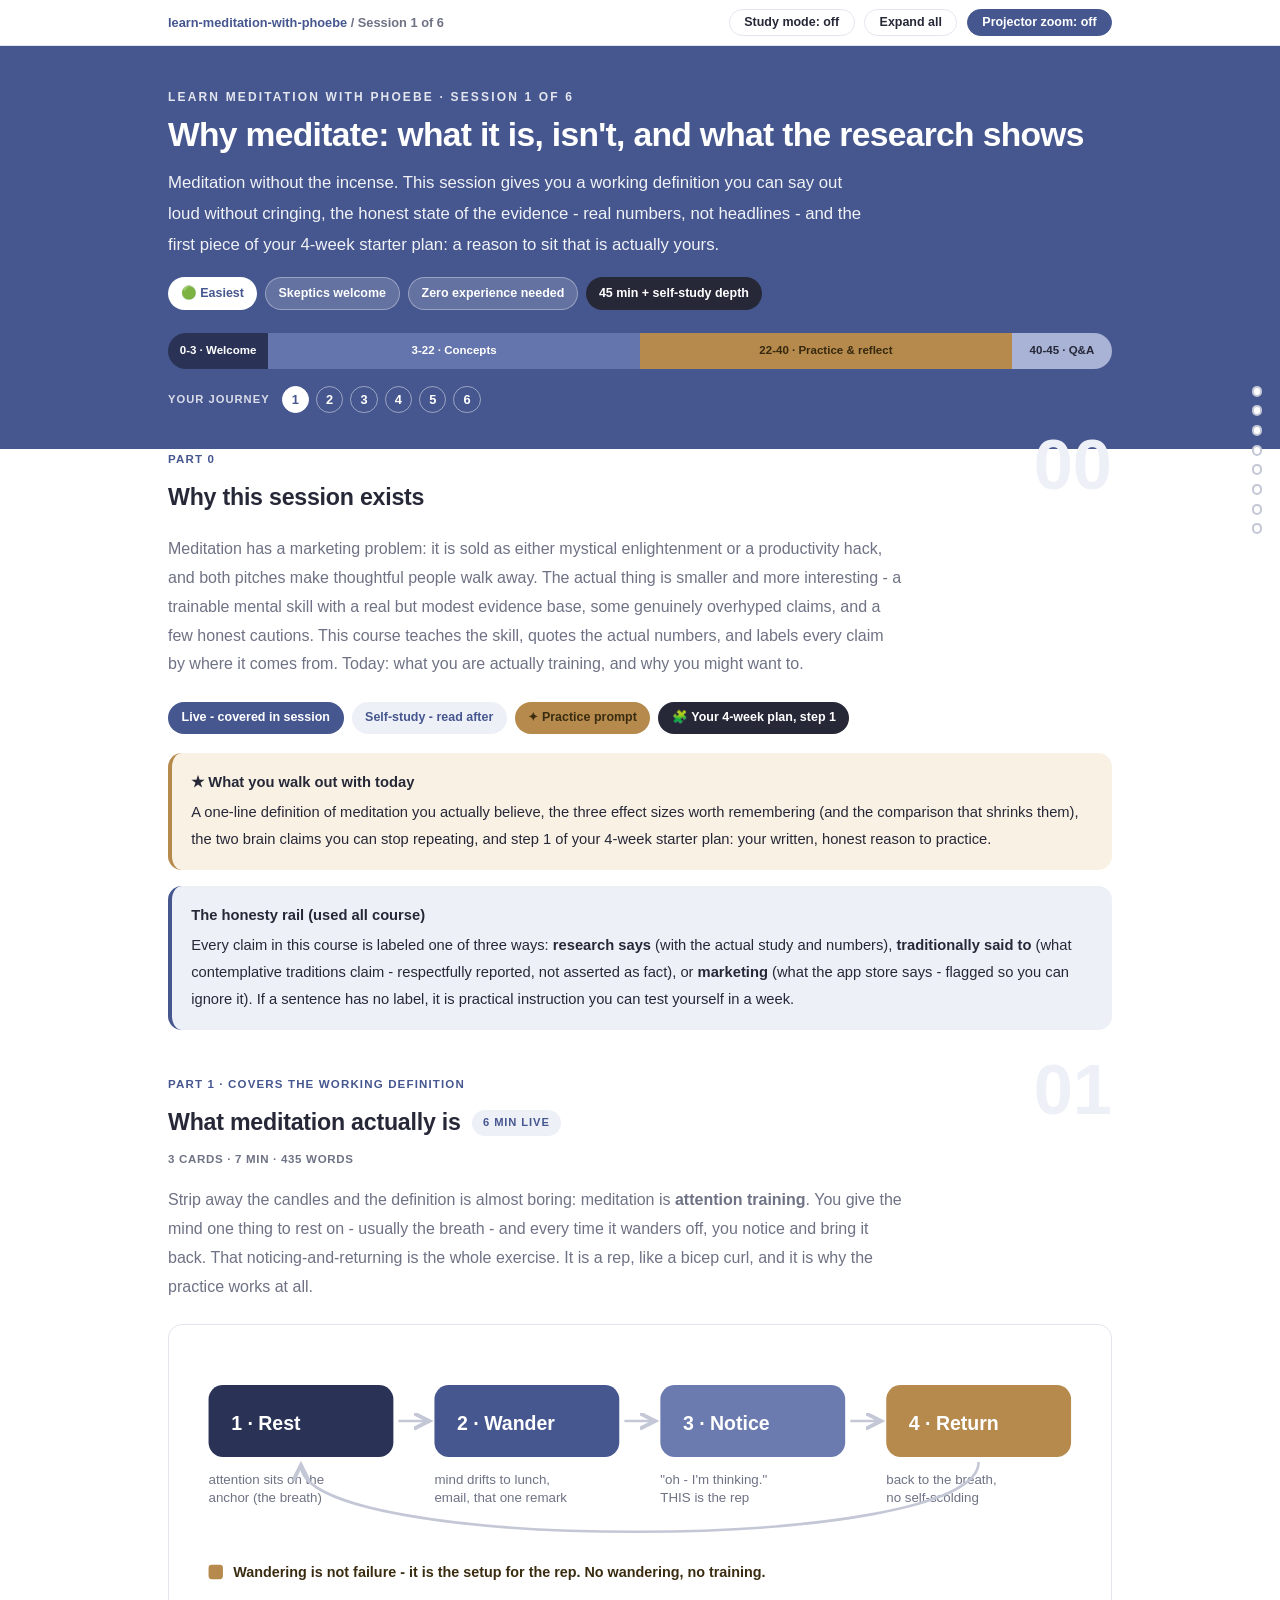
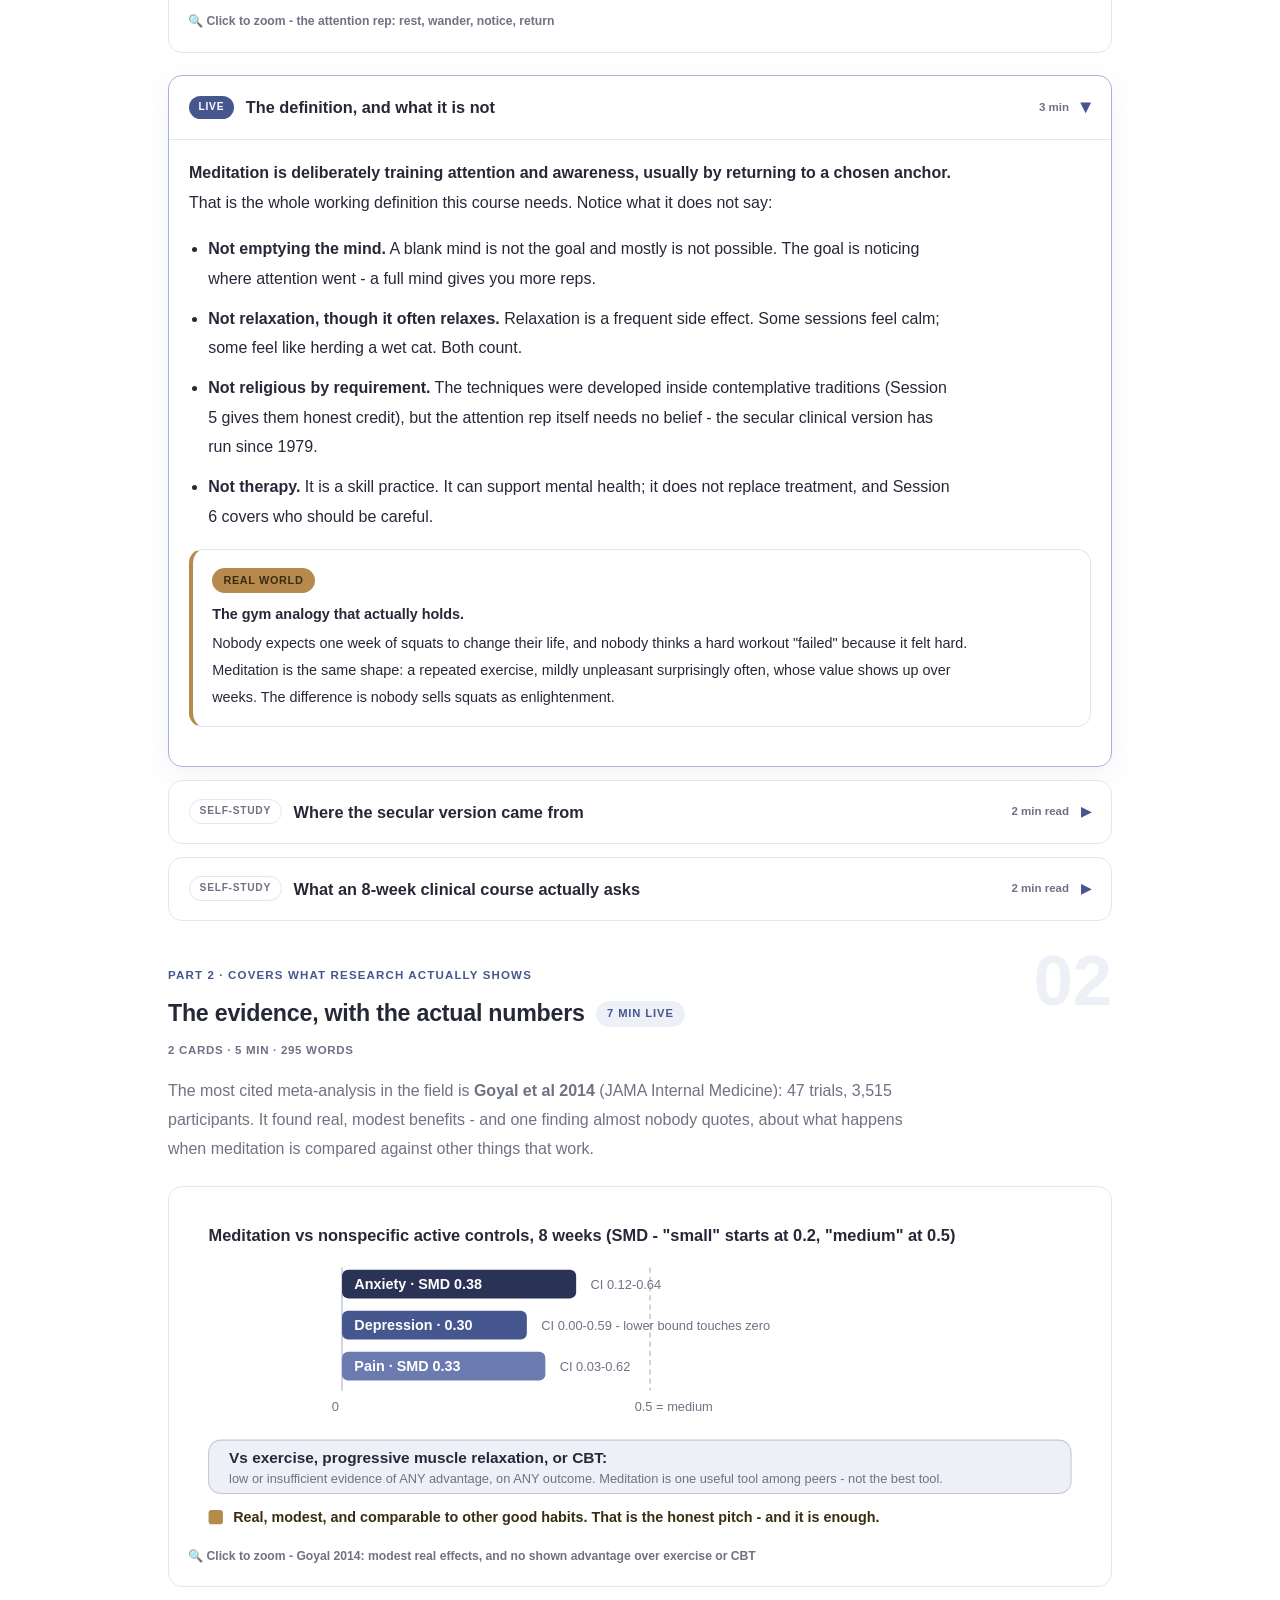
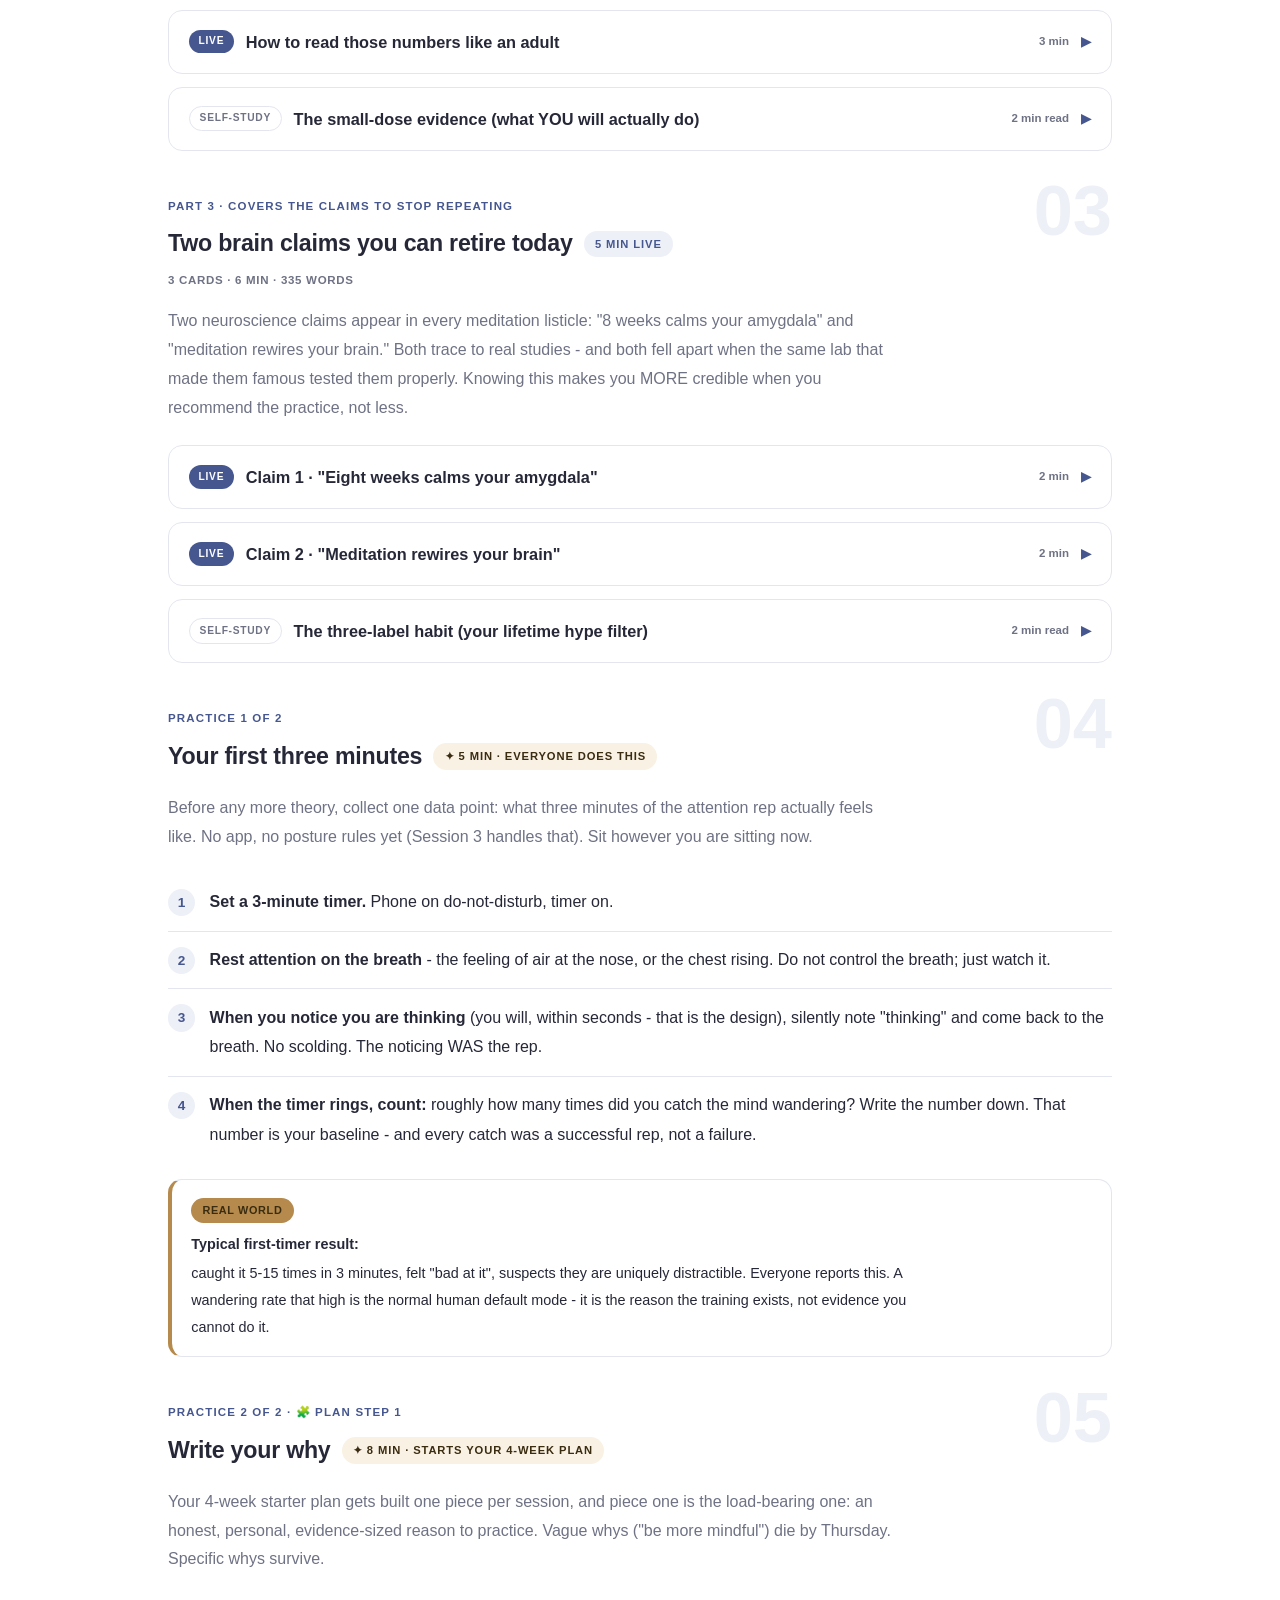
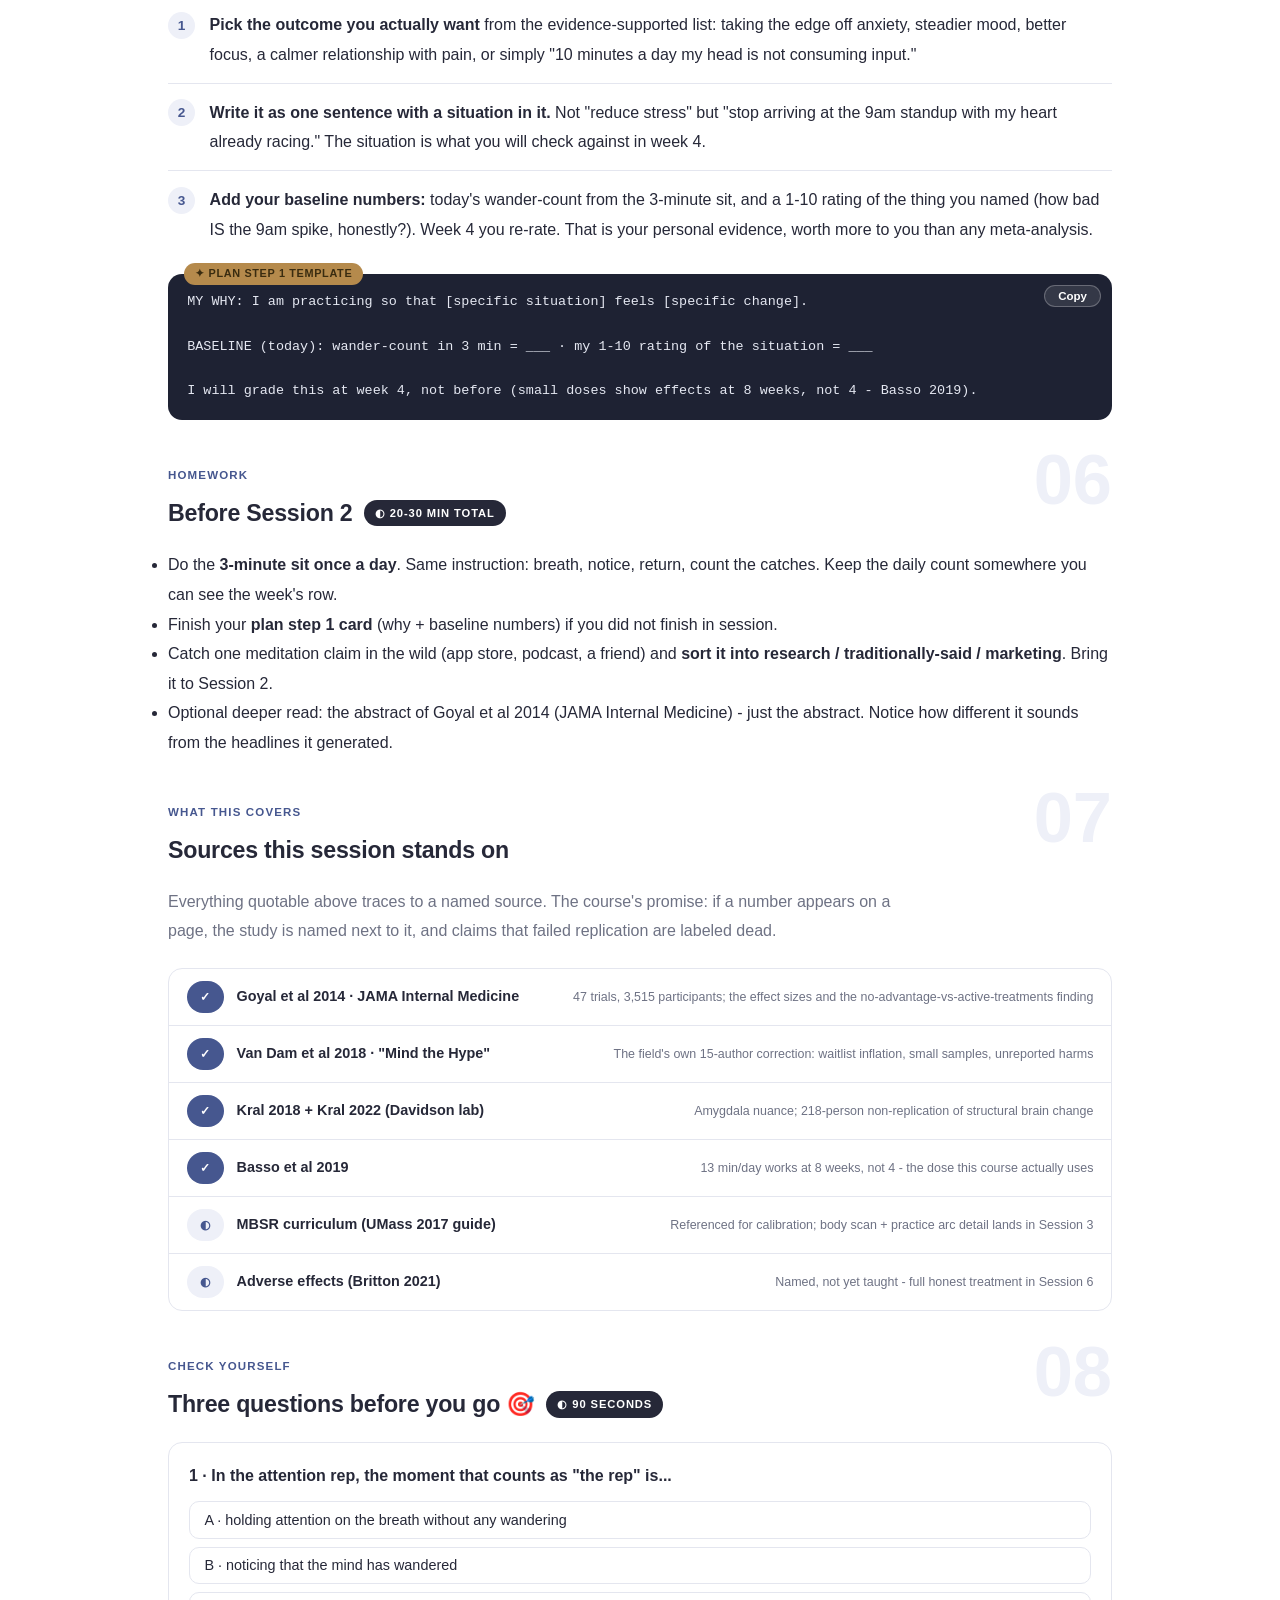
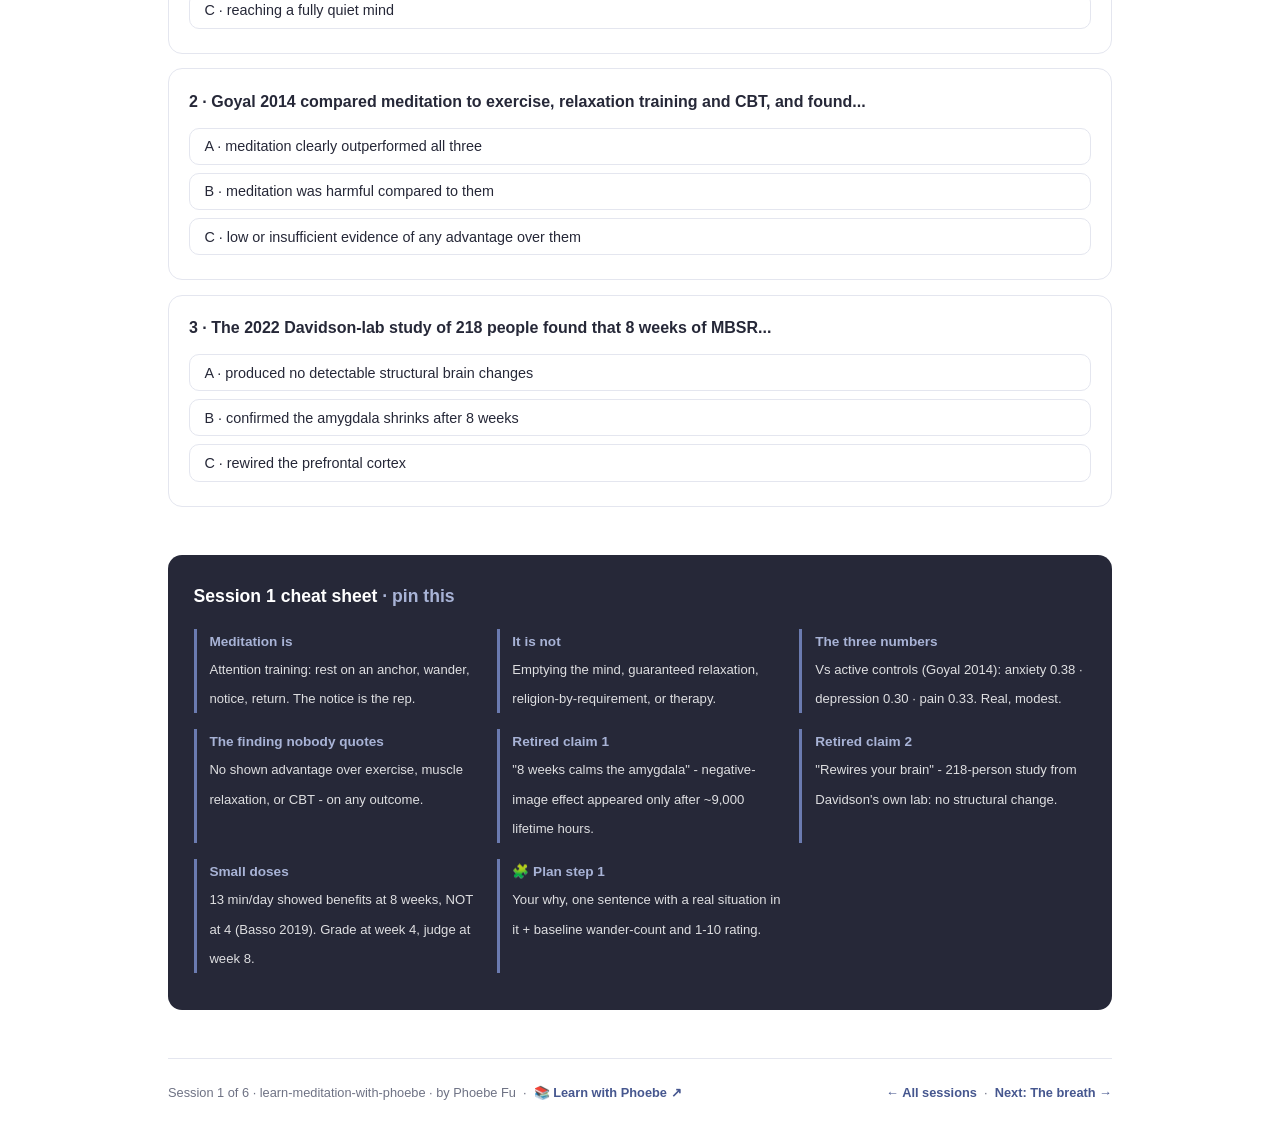
==== commit ce5bc33b: "style.css: agenda band now passes WCAG 4.5:1 on all four segments Three of the four bands failed con" ====
--- a/courses/01-why-meditate.html
+++ b/courses/01-why-meditate.html
@@ -3,8 +3,23 @@
 <head>
 <meta charset="UTF-8">
 <meta name="viewport" content="width=device-width, initial-scale=1.0">
+<!-- social:start -->
+<meta name="description" content="Meditation has a marketing problem: it is sold as either mystical enlightenment or a productivity hack, and both pitches make thoughtful people walk away. The actual thing is smaller and...">
+<meta property="og:type" content="article">
+<meta property="og:site_name" content="Learn with Phoebe">
+<meta property="og:title" content="Why meditate: what it is, isn&#x27;t, and what the research shows - learn meditation with phoebe">
+<meta property="og:description" content="Meditation has a marketing problem: it is sold as either mystical enlightenment or a productivity hack, and both pitches make thoughtful people walk away. The actual thing is smaller and...">
+<meta property="og:url" content="https://phoebefu6.github.io/learn-meditation-with-phoebe/courses/01-why-meditate.html">
+<meta property="og:image" content="https://phoebefu6.github.io/learn-meditation-with-phoebe/assets/og-cover.png">
+<meta property="og:image:width" content="1200">
+<meta property="og:image:height" content="630">
+<meta name="twitter:card" content="summary_large_image">
+<meta name="twitter:title" content="Why meditate: what it is, isn&#x27;t, and what the research shows - learn meditation with phoebe">
+<meta name="twitter:description" content="Meditation has a marketing problem: it is sold as either mystical enlightenment or a productivity hack, and both pitches make thoughtful people walk away. The actual thing is smaller and...">
+<meta name="twitter:image" content="https://phoebefu6.github.io/learn-meditation-with-phoebe/assets/og-cover.png">
+<!-- social:end -->
 <title>Session 1 · Why meditate: what it is, isn't, and what the research shows - learn meditation with phoebe</title>
-<link rel="stylesheet" href="../assets/style.css?v=5">
+<link rel="stylesheet" href="../assets/style.css?v=7">
 </head>
 <body>
 
@@ -385,6 +400,6 @@
 
 </main>
 
-<script src="../assets/app.js?v=5"></script>
+<script src="../assets/app.js?v=7"></script>
 </body>
 </html>
--- a/assets/style.css
+++ b/assets/style.css
@@ -87,9 +87,15 @@
 }
 .agenda span { padding: .45rem .3rem; white-space: nowrap; overflow: hidden; text-overflow: ellipsis; }
 .agenda .a1 { background: var(--indigo-deep); }
-.agenda .a2 { background: var(--indigo-mid); }
-.agenda .a3 { background: var(--amber); color: var(--amber-ink); }
-.agenda .a4 { background: var(--indigo-soft); }
+/* Agenda band contrast, fixed 2026-09-02. Three bands failed WCAG 4.5:1 on small text:
+     a4 had no `color` rule at all, so it inherited the block's `color:#fff` and put white
+     on a pale tint (1.9-2.1:1). The 87-repo donor carries `color: var(--ink)`; restored.
+     a2 and a3 failed on their token pairs, so each carries a literal here rather than a
+     changed token, because --indigo-mid and --amber-ink are used elsewhere in this sheet.
+     Recompute these three literals if the palette changes. */
+.agenda .a2 { background: #6474AC; }
+.agenda .a3 { background: var(--amber); color: #37290F; }
+.agenda .a4 { background: var(--indigo-soft); color: var(--ink); }
 
 /* ---------- toolbar ---------- */
 .toolbar {
@@ -774,7 +780,8 @@
   /* long inline code tokens and nowrap chips are the two things that still
      forced the page sideways below 640px: let them break rather than push
      the layout. Inside the media query only - desktop is untouched. */
-  :not(pre) > code, .prompt-box span, code span { overflow-wrap: anywhere; word-break: break-word; }
+  :not(pre) > code, .prompt-box span, code span,
+  p span, li span, td span { overflow-wrap: anywhere; word-break: break-word; }
   .chip, .syn-chip, .pill, .mode, .tag { white-space: normal; max-width: 100%; }
 
   /* the agenda bar truncated its own labels into nonsense - stack it */
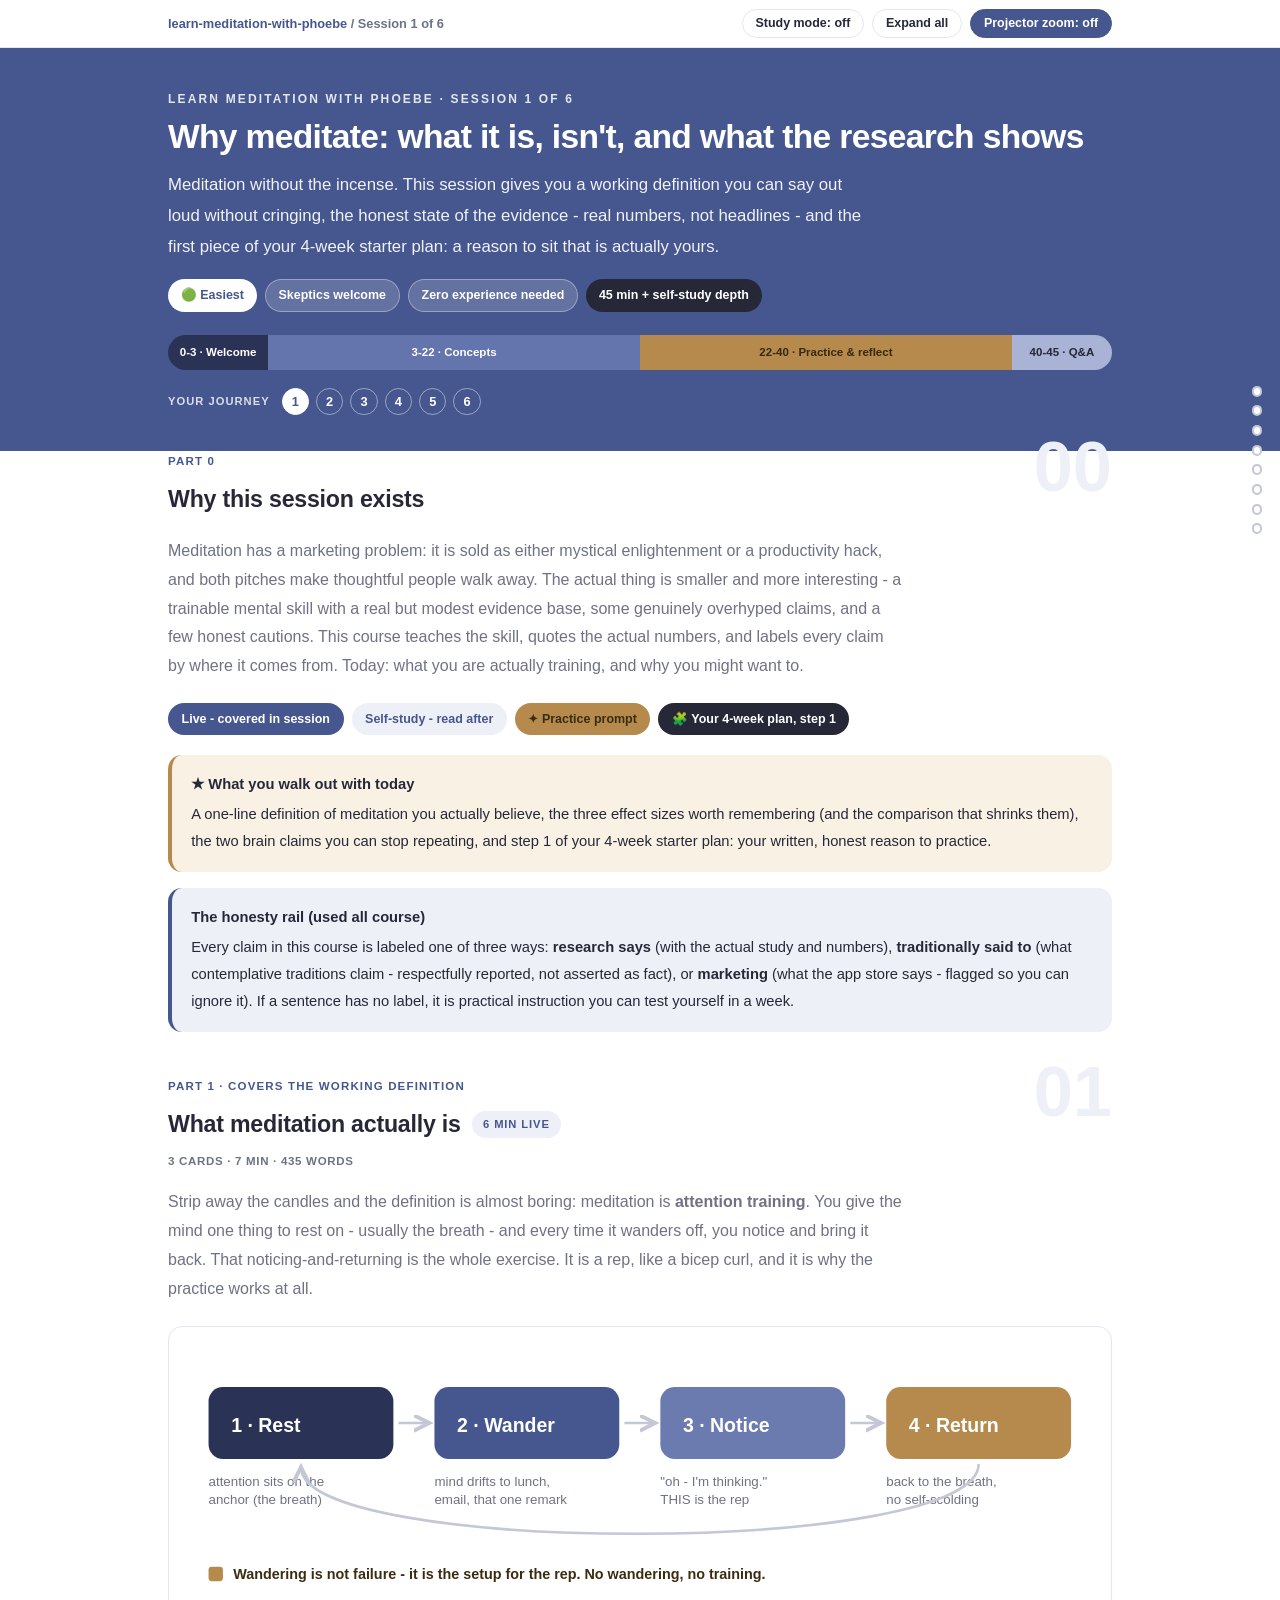
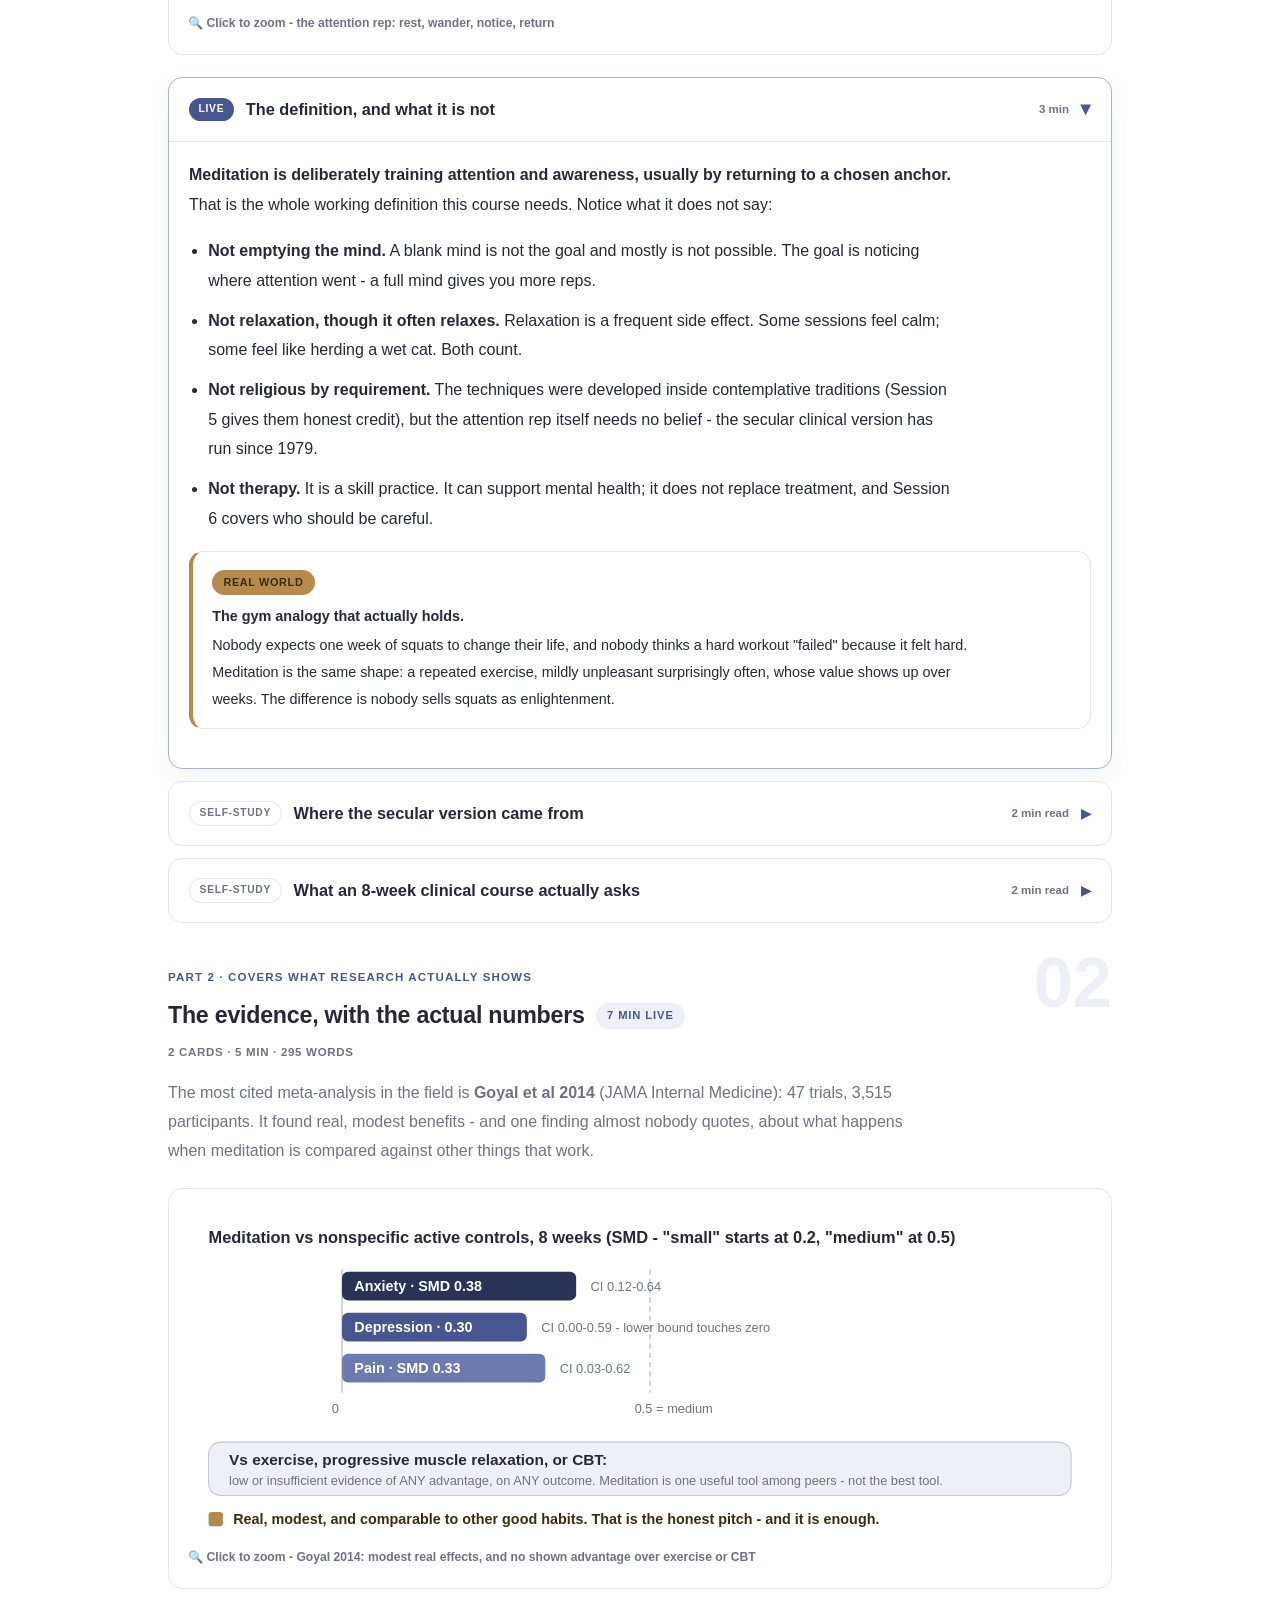
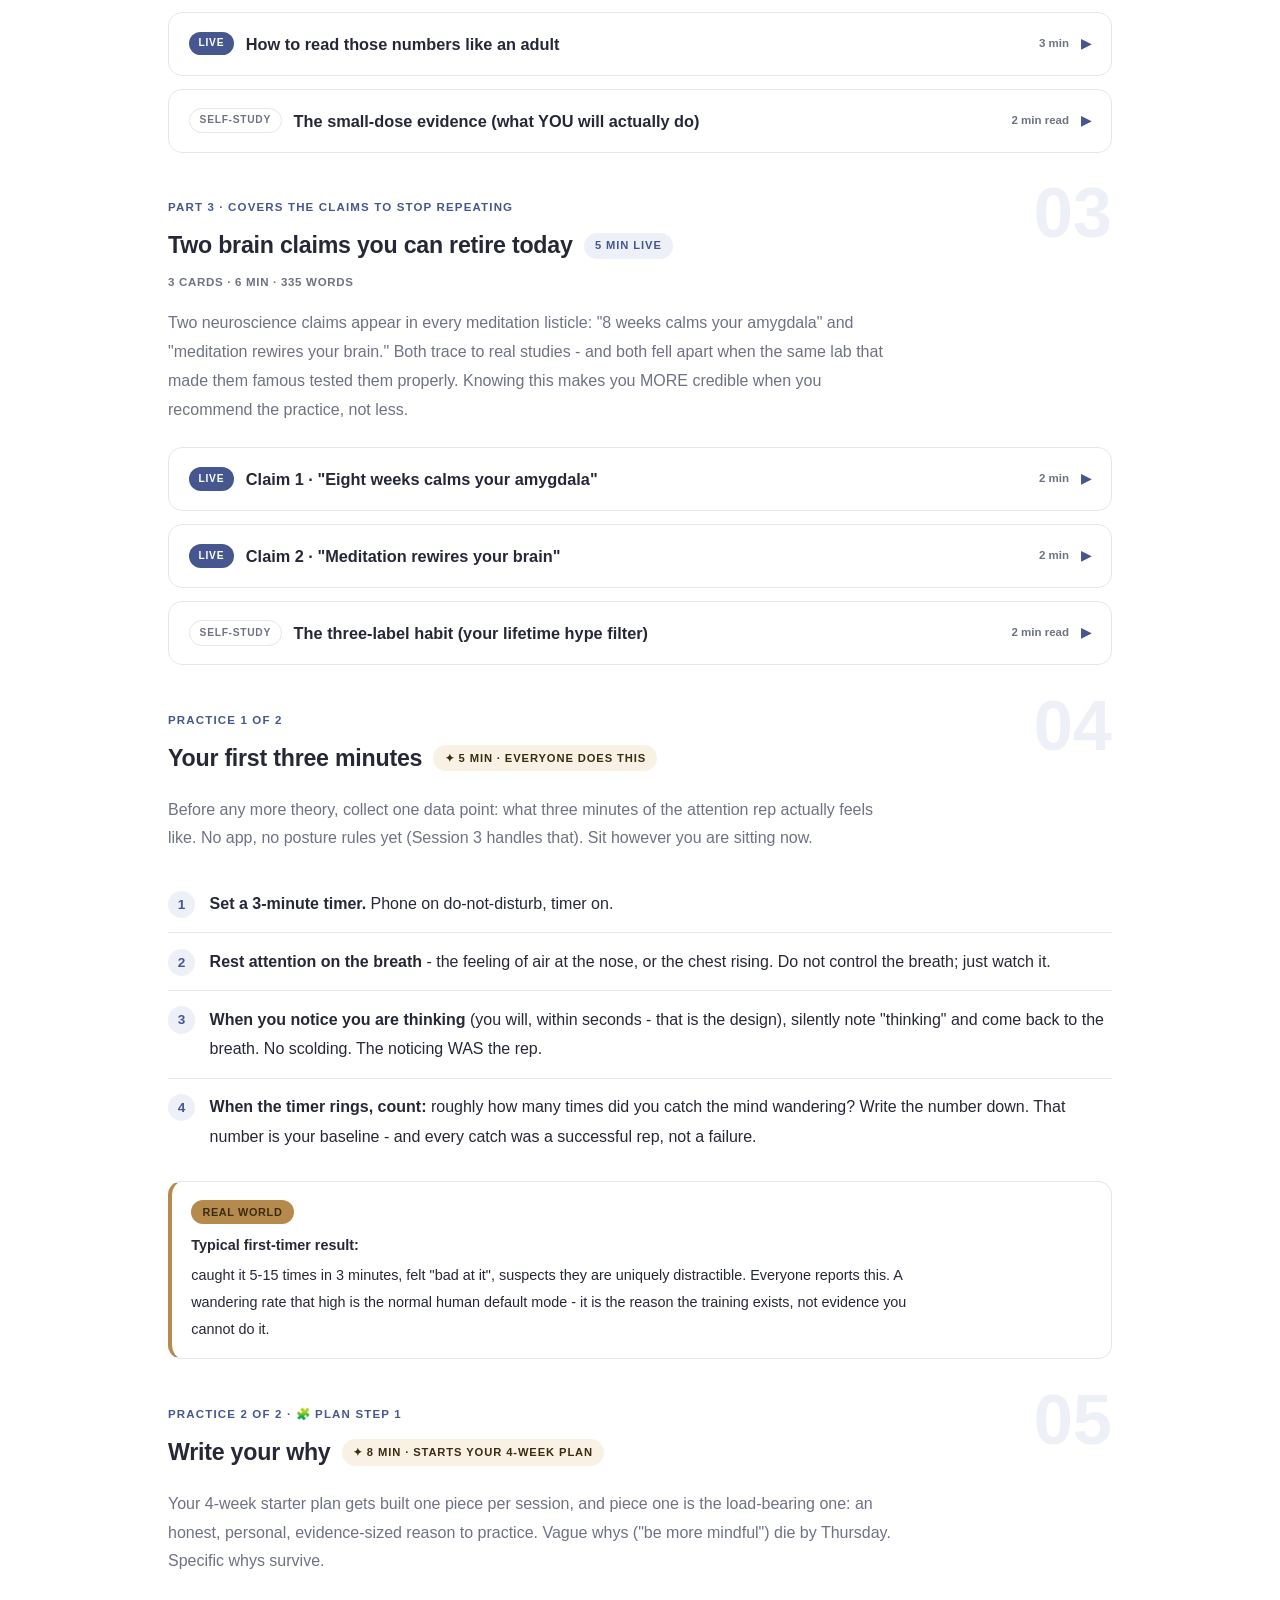
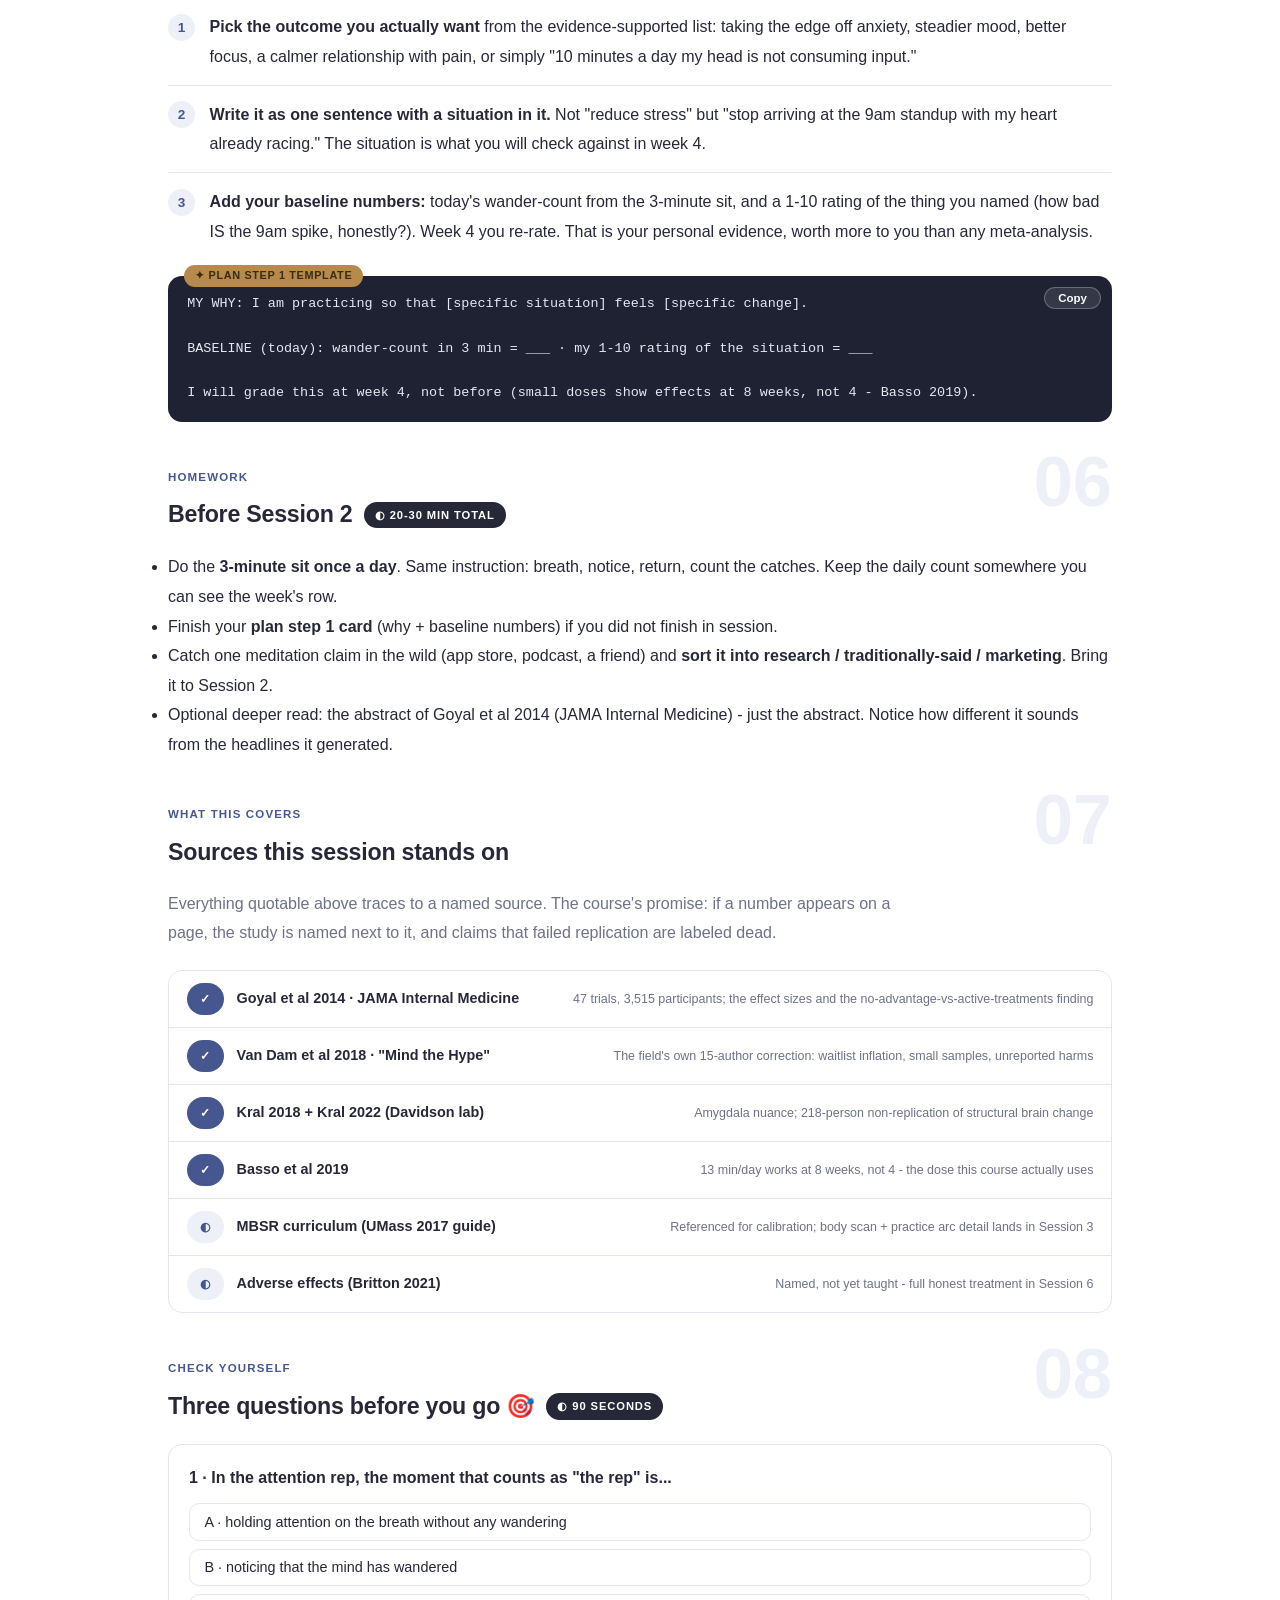
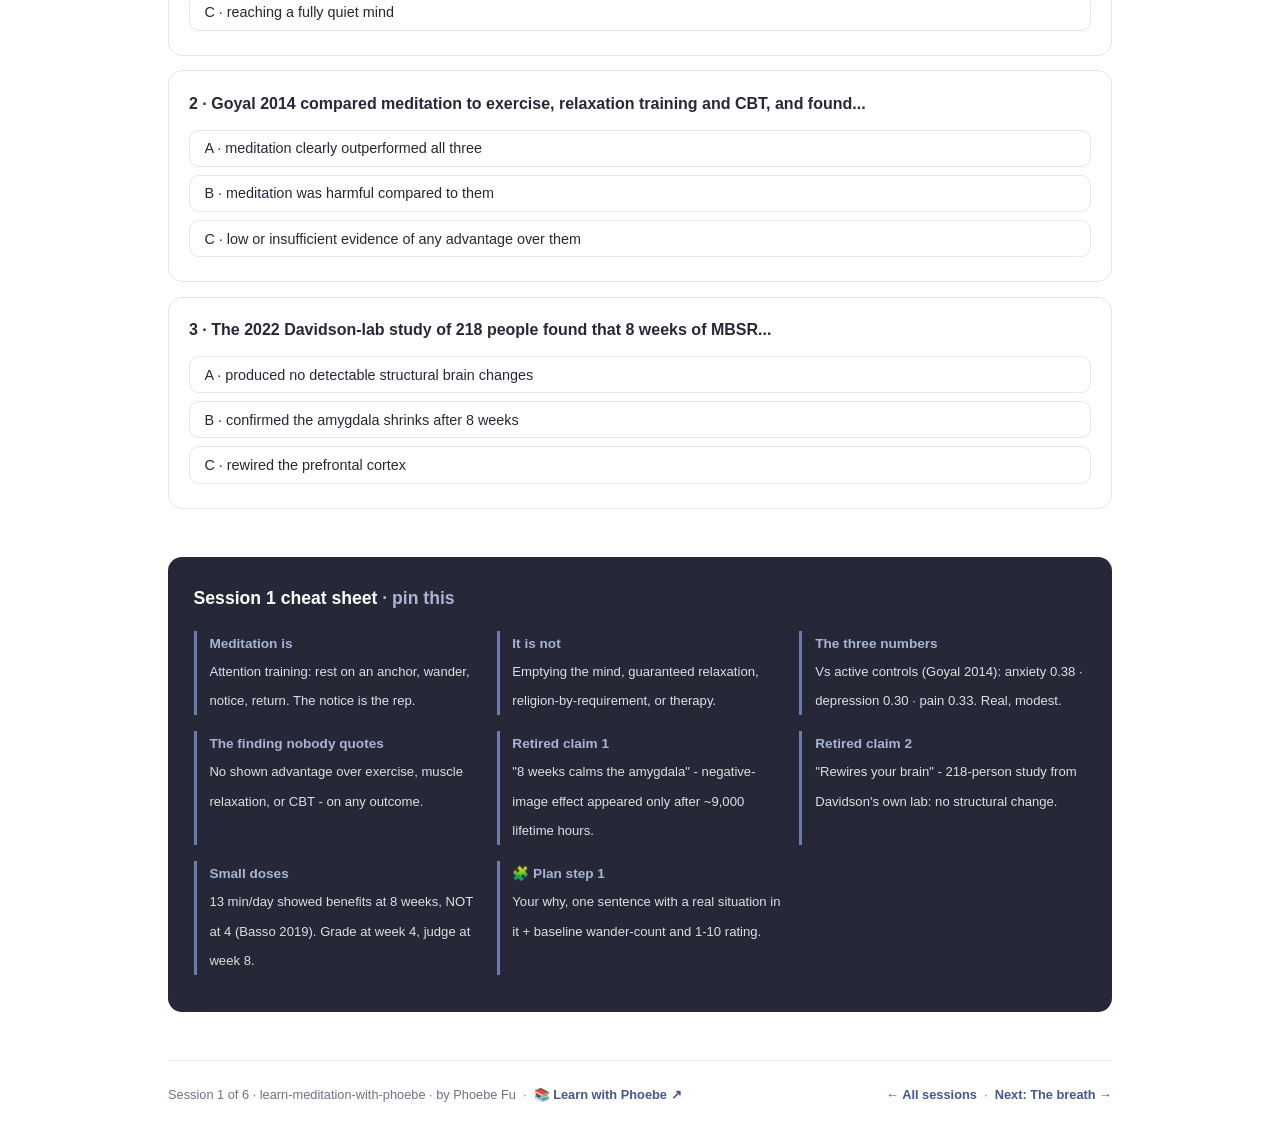
==== commit 7e649525: "Layout: code boxes stack under step text; toolbar is one row Shared-template defect, live estate-wid" ====
--- a/courses/01-why-meditate.html
+++ b/courses/01-why-meditate.html
@@ -19,7 +19,7 @@
 <meta name="twitter:image" content="https://phoebefu6.github.io/learn-meditation-with-phoebe/assets/og-cover.png">
 <!-- social:end -->
 <title>Session 1 · Why meditate: what it is, isn't, and what the research shows - learn meditation with phoebe</title>
-<link rel="stylesheet" href="../assets/style.css?v=7">
+<link rel="stylesheet" href="../assets/style.css?v=9">
 </head>
 <body>
 
--- a/assets/style.css
+++ b/assets/style.css
@@ -107,8 +107,9 @@
   border-bottom: 1px solid var(--hairline);
   padding: .55rem 0;
 }
-.toolbar .wrap { display: flex; align-items: center; gap: .6rem; }
-.toolbar .crumb { font-size: .8rem; color: var(--muted); font-weight: 600; margin-right: auto; }
+.toolbar .wrap { display: flex; align-items: center; gap: .5rem; flex-wrap: nowrap; }
+.toolbar .crumb { font-size: .8rem; color: var(--muted); font-weight: 600; margin-right: auto; min-width: 0; white-space: nowrap; overflow: hidden; text-overflow: ellipsis; }
+.toolbar .btn { white-space: nowrap; flex: none; padding: .38rem .8rem; font-size: .78rem; line-height: 1.2; }
 .toolbar .crumb a { color: var(--indigo); text-decoration: none; }
 .btn {
   border: 1px solid var(--hairline);
@@ -308,11 +309,15 @@
 /* ---------- demo steps ---------- */
 .steps { counter-reset: step; margin: .6rem 0 1rem; }
 .step {
-  display: flex;
-  gap: .9rem;
+  display: grid;
+  grid-template-columns: max-content minmax(0, 1fr);
+  column-gap: .9rem;
+  row-gap: .2rem;
   padding: .85rem 0;
   border-bottom: .5px solid var(--hairline);
 }
+.step > * { grid-column: 2; min-width: 0; }
+.step > .prompt-box { margin: .8rem 0 .4rem; }
 .step:last-child { border-bottom: none; }
 .step::before {
   counter-increment: step;
@@ -773,7 +778,10 @@
   /* 44px tap targets */
   details.card summary { min-height: 44px; }
   .qopt { min-height: 44px; display: flex; align-items: center; padding: .7rem .9rem; }
-  .toolbar .btn, .pagefoot a { min-height: 44px; display: inline-flex; align-items: center; }
+  .toolbar .btn, .pagefoot a { min-height: 44px; display: inline-flex; align-items: center; justify-content: center; }
+  .toolbar .crumb, .toolbar #zoom-toggle { display: none; }
+  .toolbar .btn { flex: 1 1 0; padding: .3rem .4rem; font-size: .72rem; }
+  table.clean { display: block; overflow-x: auto; -webkit-overflow-scrolling: touch; }
 }
 
 @media (max-width: 640px) {
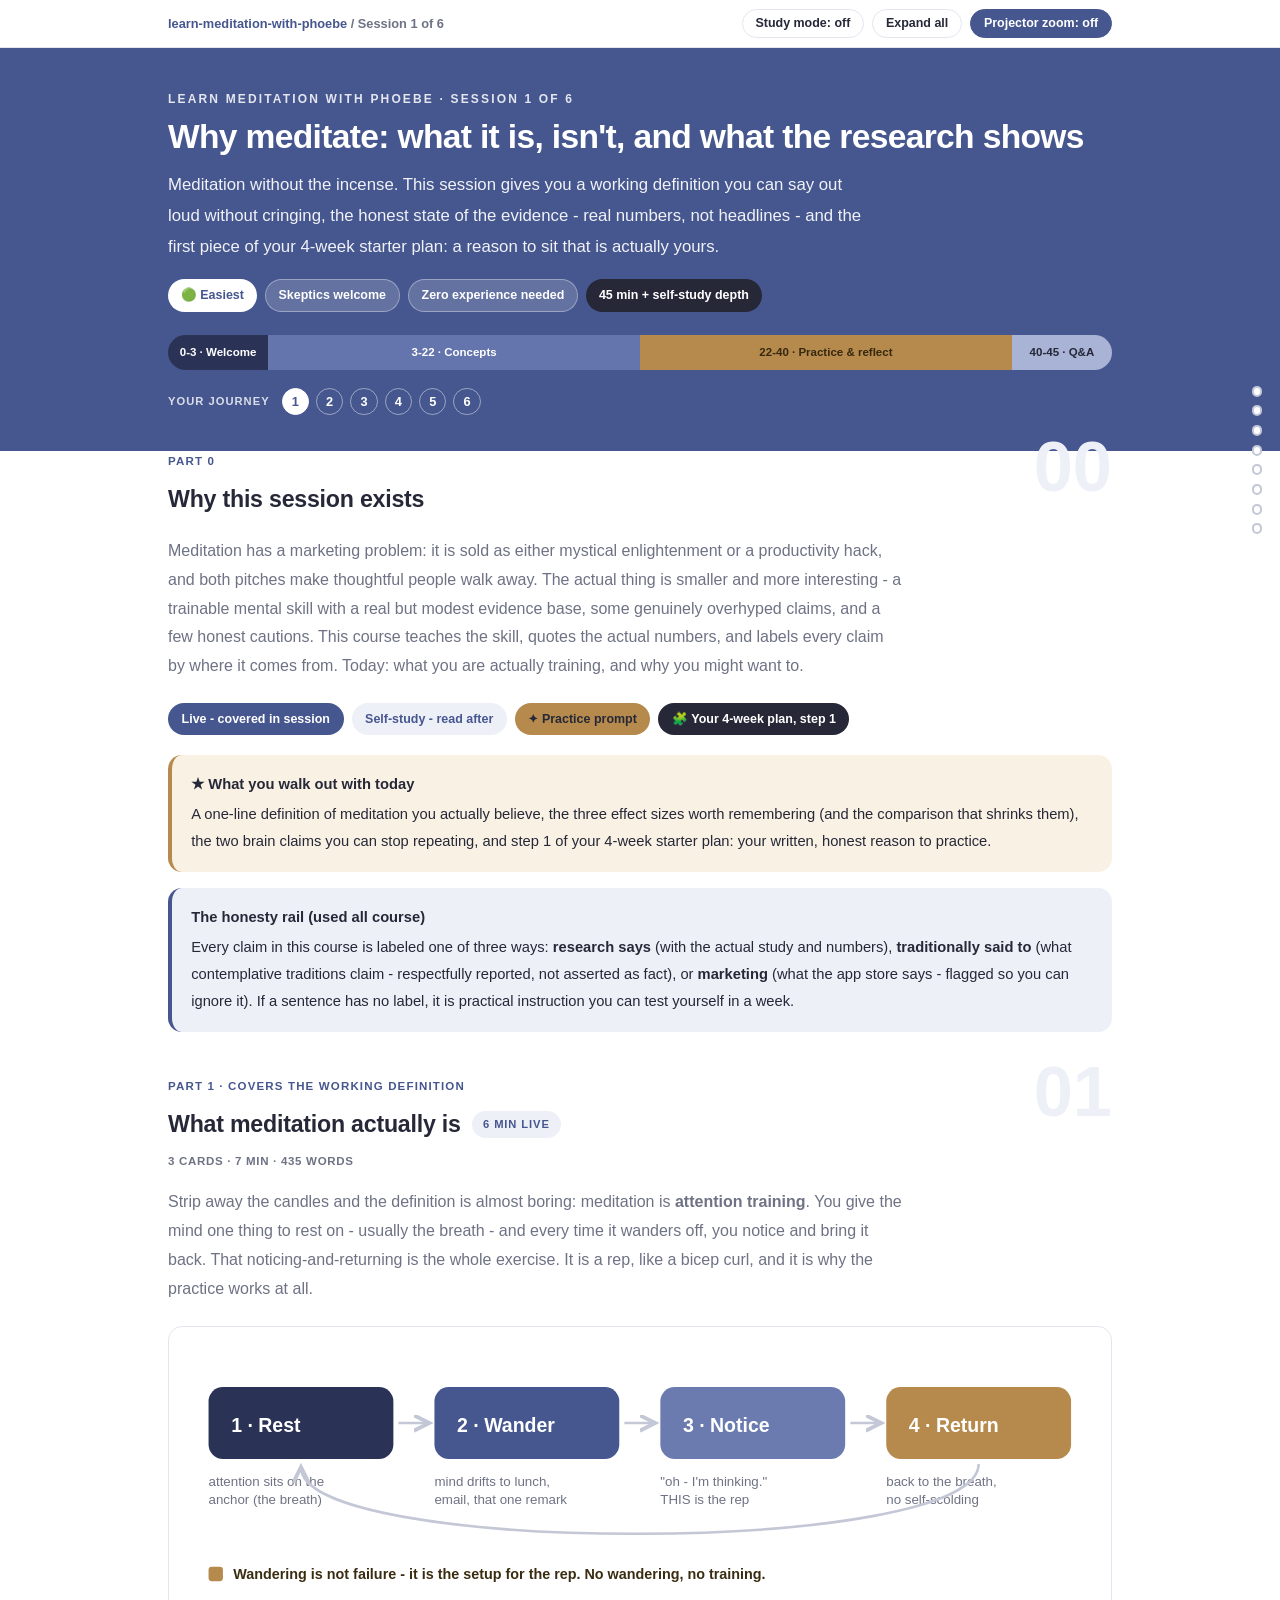
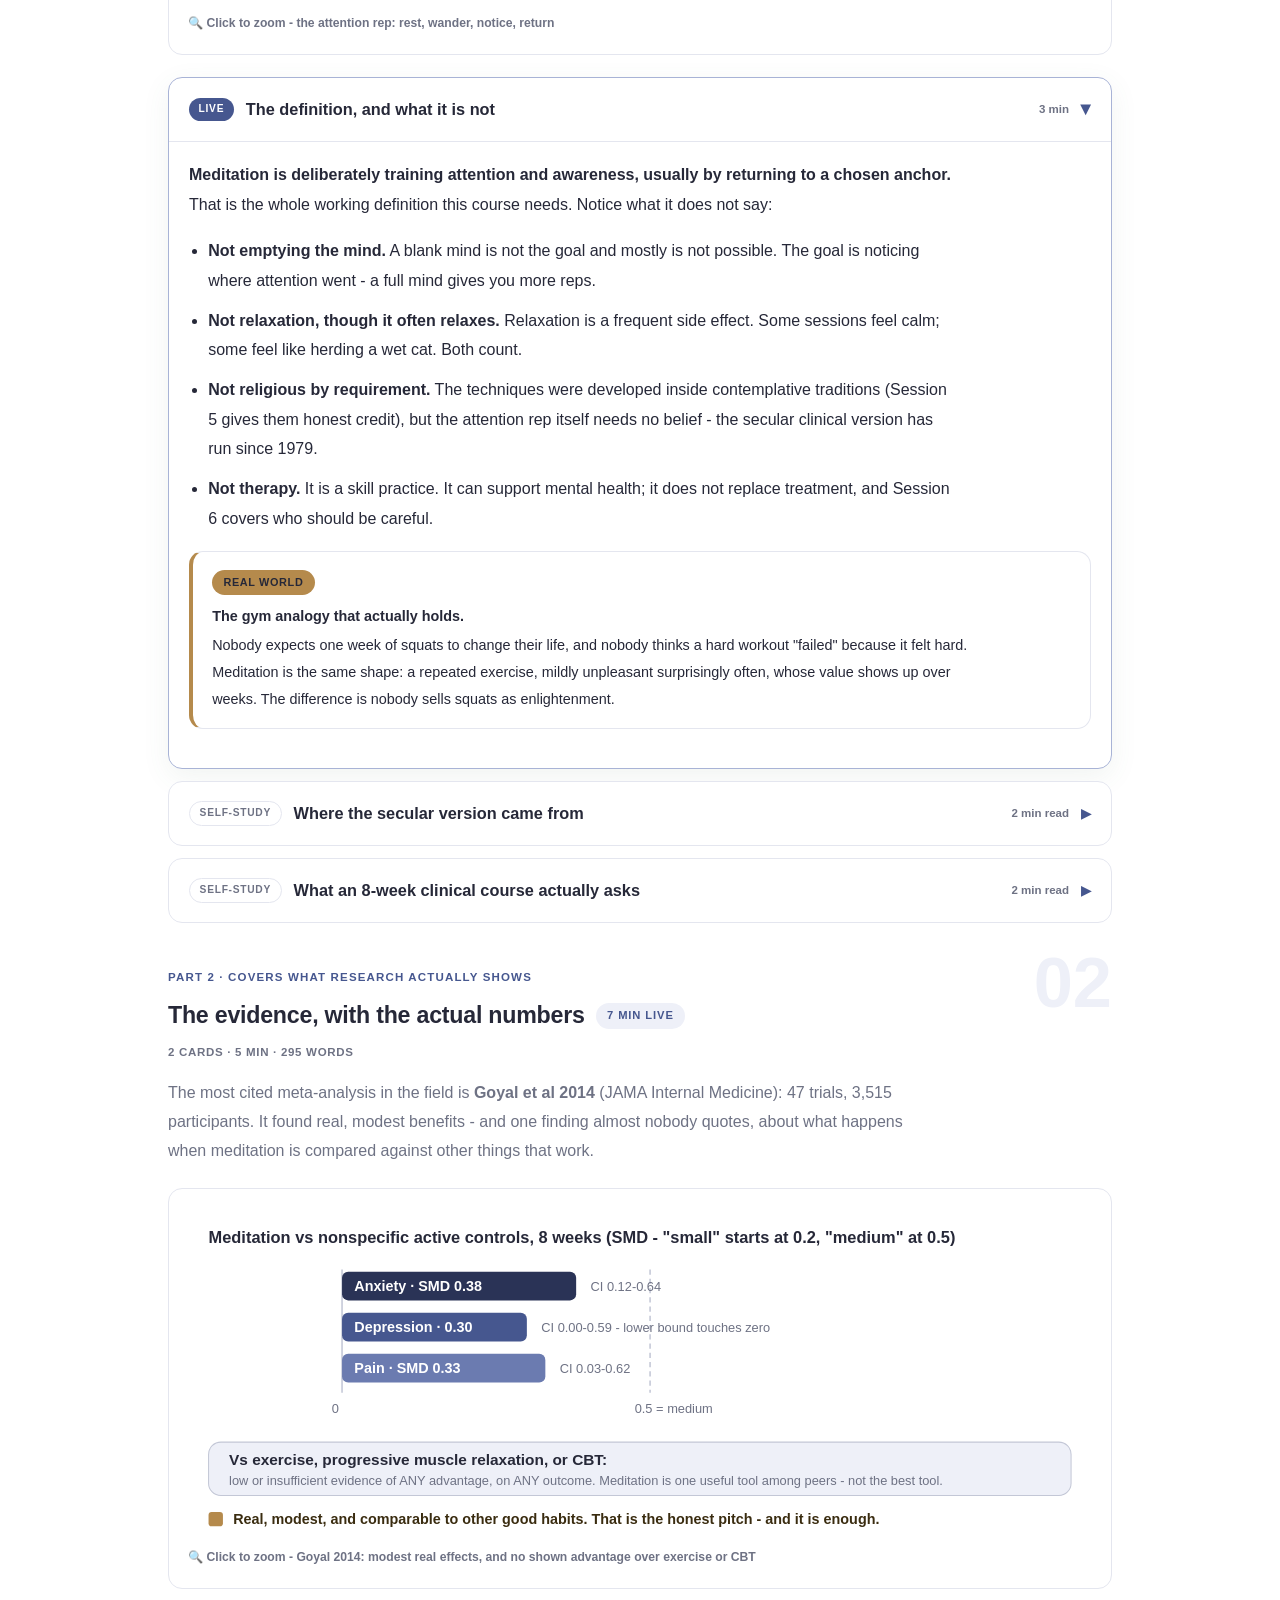
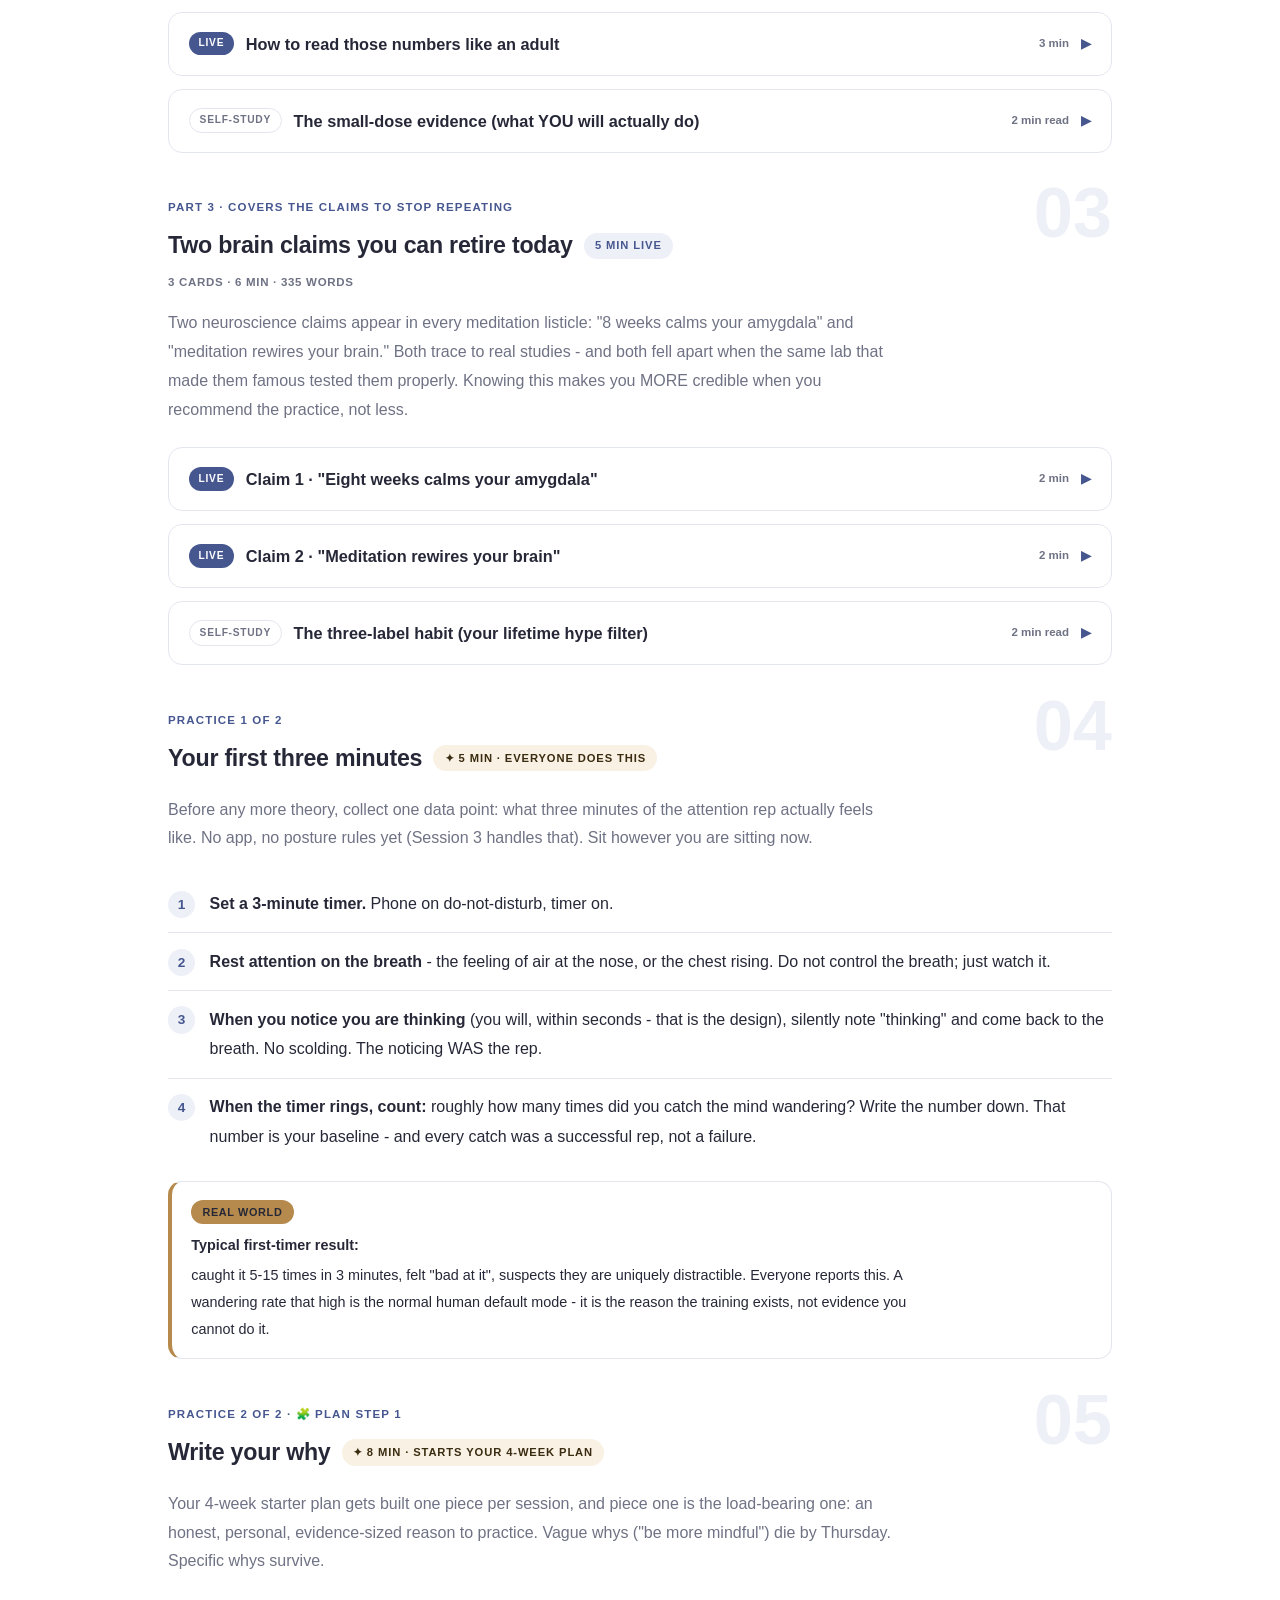
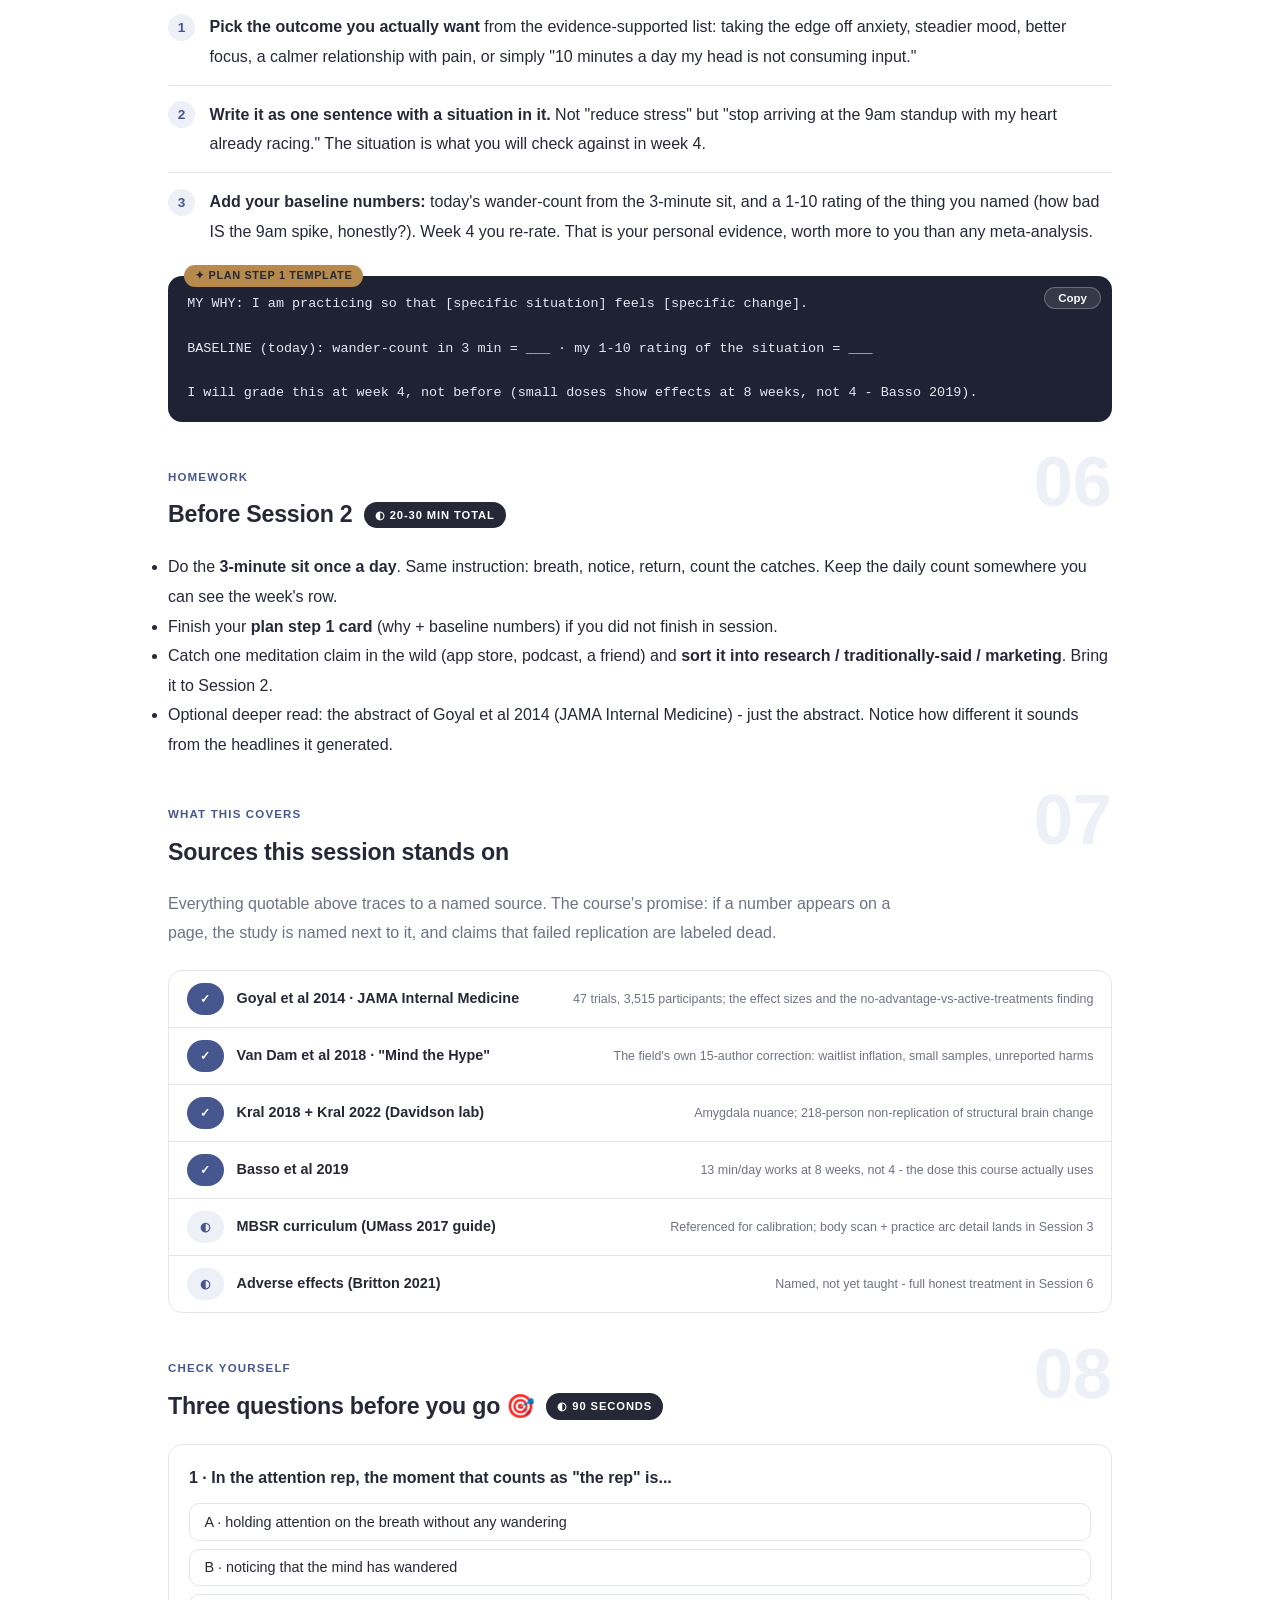
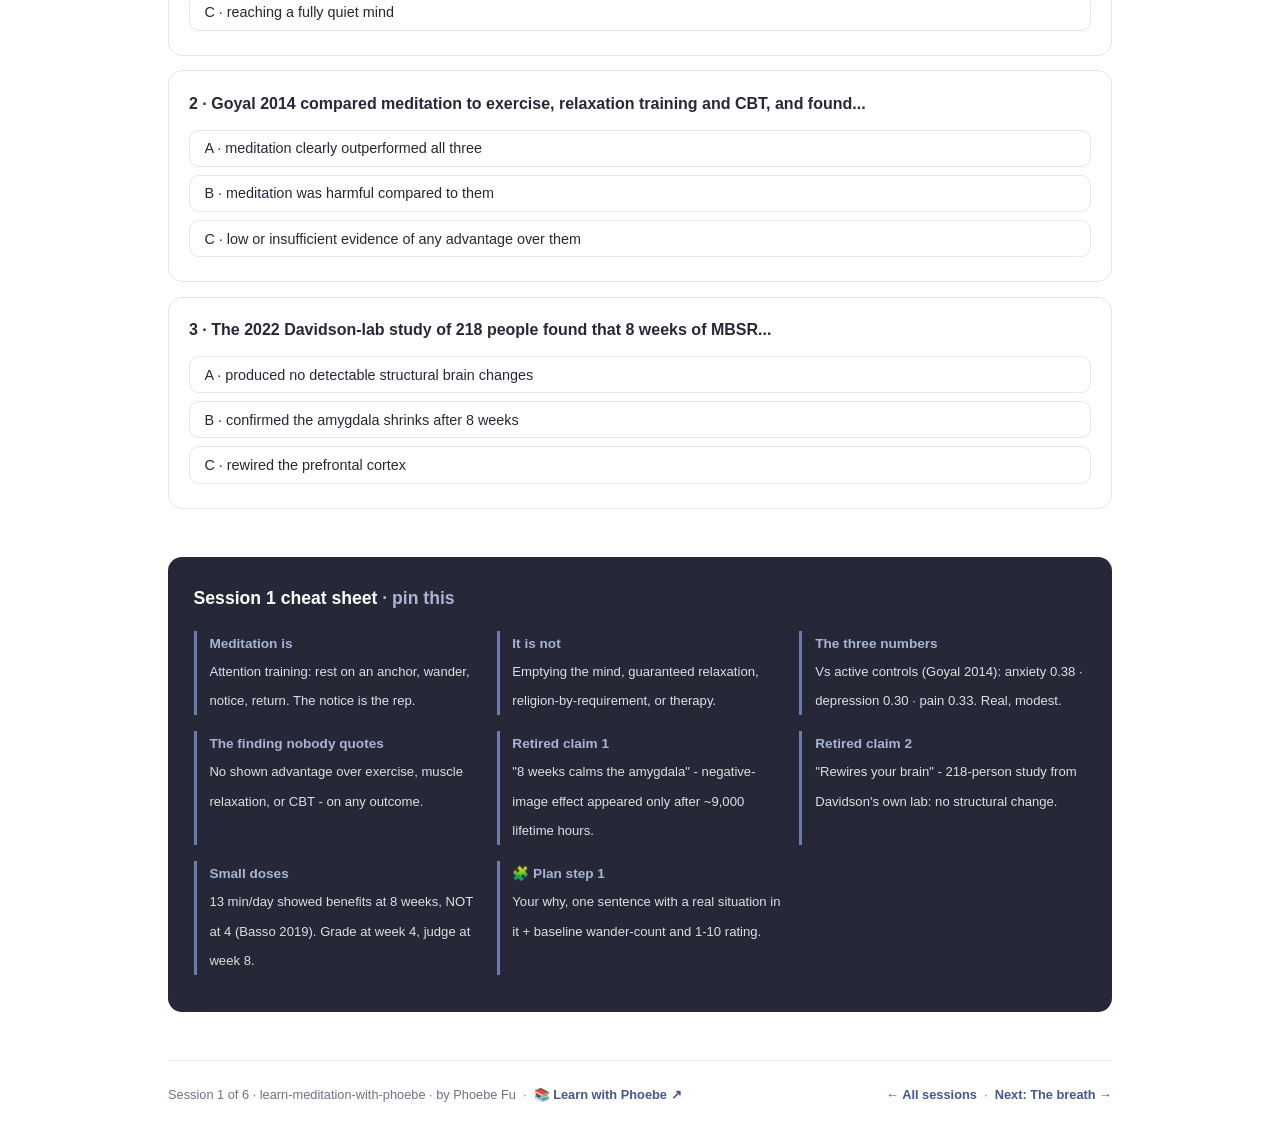
==== commit 25b0753d: "Fix unreadable pills and labels: the course's own ink on the amber fill The "Real world" pill, build" ====
--- a/courses/01-why-meditate.html
+++ b/courses/01-why-meditate.html
@@ -19,7 +19,7 @@
 <meta name="twitter:image" content="https://phoebefu6.github.io/learn-meditation-with-phoebe/assets/og-cover.png">
 <!-- social:end -->
 <title>Session 1 · Why meditate: what it is, isn't, and what the research shows - learn meditation with phoebe</title>
-<link rel="stylesheet" href="../assets/style.css?v=9">
+<link rel="stylesheet" href="../assets/style.css?v=10">
 </head>
 <body>
 
--- a/assets/style.css
+++ b/assets/style.css
@@ -229,7 +229,7 @@
 .pill.solid { background: var(--indigo); color: #fff; }
 .pill.light { background: var(--indigo-50); color: var(--indigo); }
 .pill.inkpill { background: var(--ink); color: #fff; }
-.pill.amber, .pill.peach { background: var(--amber); color: var(--amber-ink); }
+.pill.amber, .pill.peach { background: var(--amber); color: var(--ink); }
 .pill.bare { color: var(--faint); }
 
 /* ---------- 4D grid ---------- */
@@ -287,7 +287,7 @@
   padding: .15rem .7rem;
 }
 .prompt-box.bad .label { background: var(--faint); color: var(--ink); }
-.prompt-box.good .label { background: var(--amber); color: var(--amber-ink); }
+.prompt-box.good .label { background: var(--amber); color: var(--ink); }
 .copy-btn {
   position: absolute;
   top: .7rem;
@@ -304,7 +304,7 @@
   transition: background .15s ease;
 }
 .copy-btn:hover { background: rgba(255,255,255,.22); }
-.copy-btn.copied { background: var(--amber); border-color: var(--amber); color: var(--amber-ink); }
+.copy-btn.copied { background: var(--amber); border-color: var(--amber); color: var(--ink); }
 
 /* ---------- demo steps ---------- */
 .steps { counter-reset: step; margin: .6rem 0 1rem; }
@@ -356,7 +356,7 @@
 .callout.example .ex-pill {
   display: inline-block;
   background: var(--amber);
-  color: var(--amber-ink);
+  color: var(--ink);
   border-radius: 999px;
   padding: .15rem .7rem;
   font-size: .68rem;
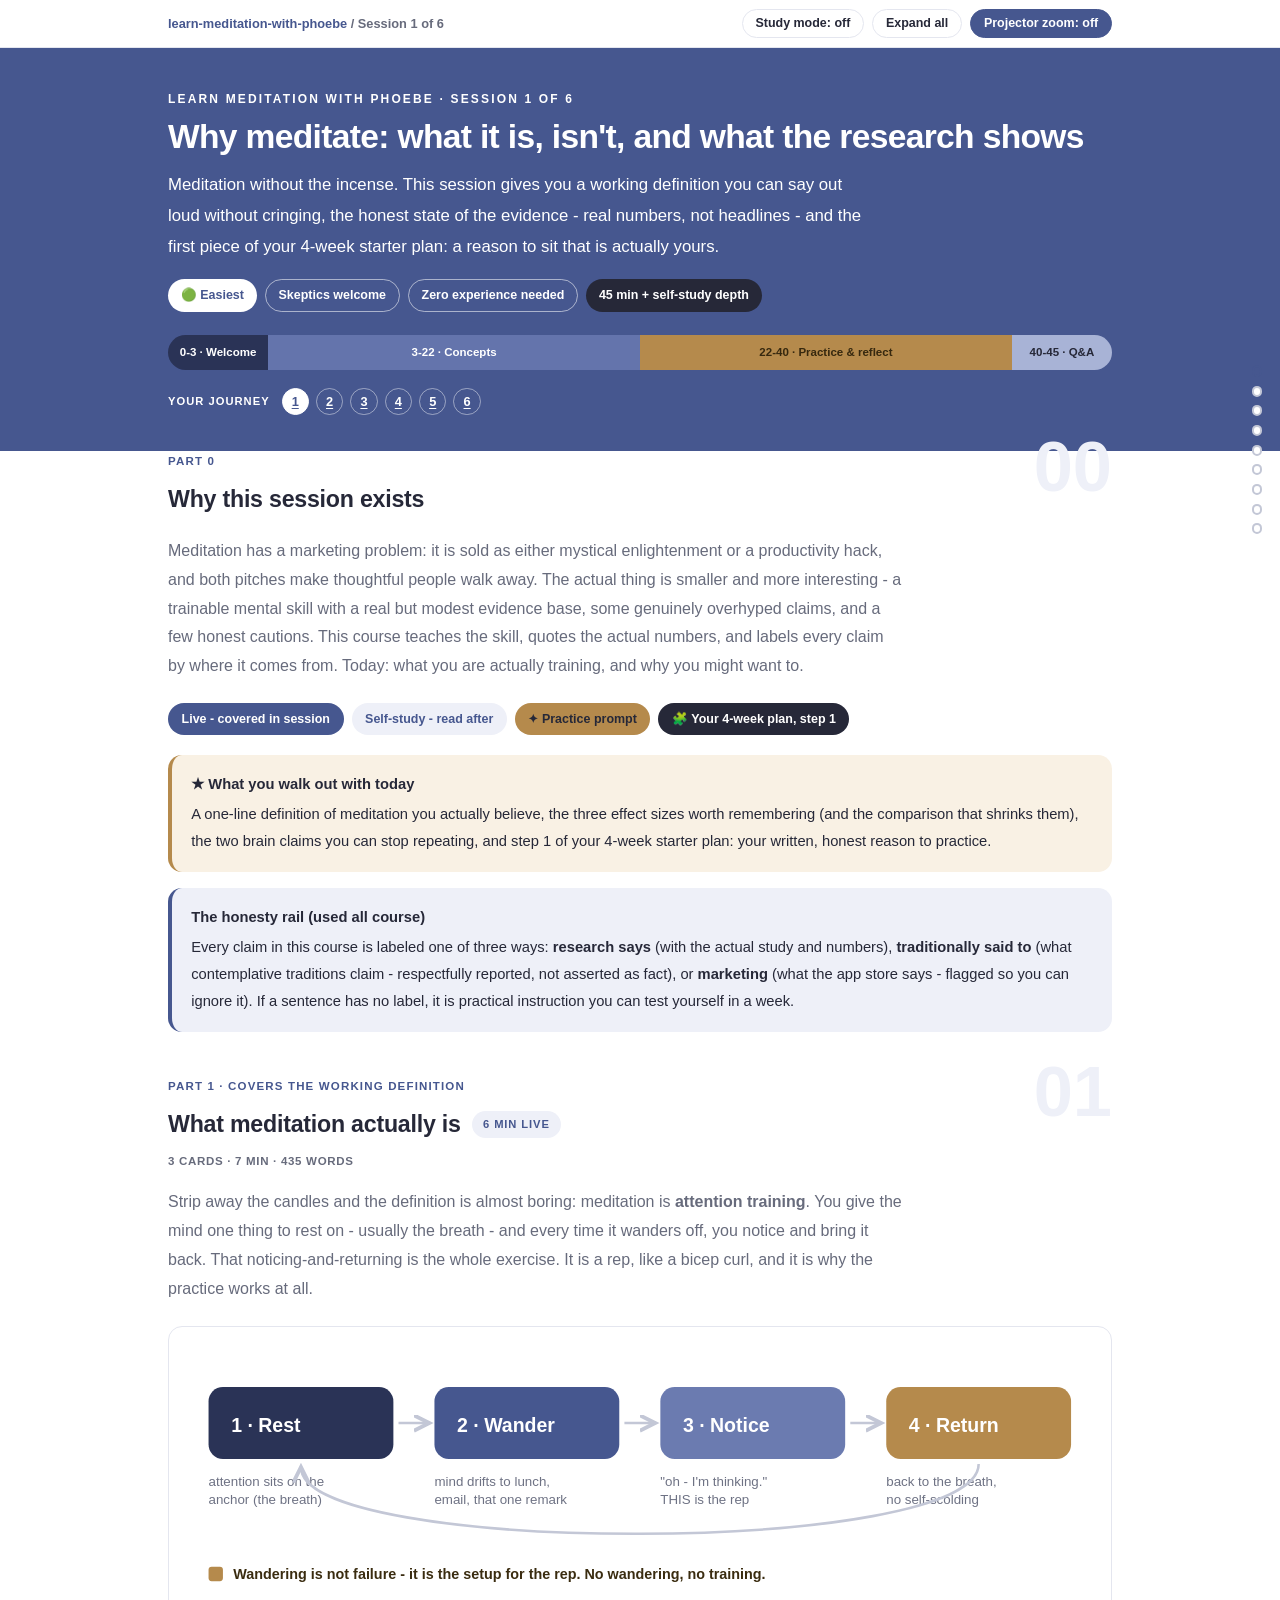
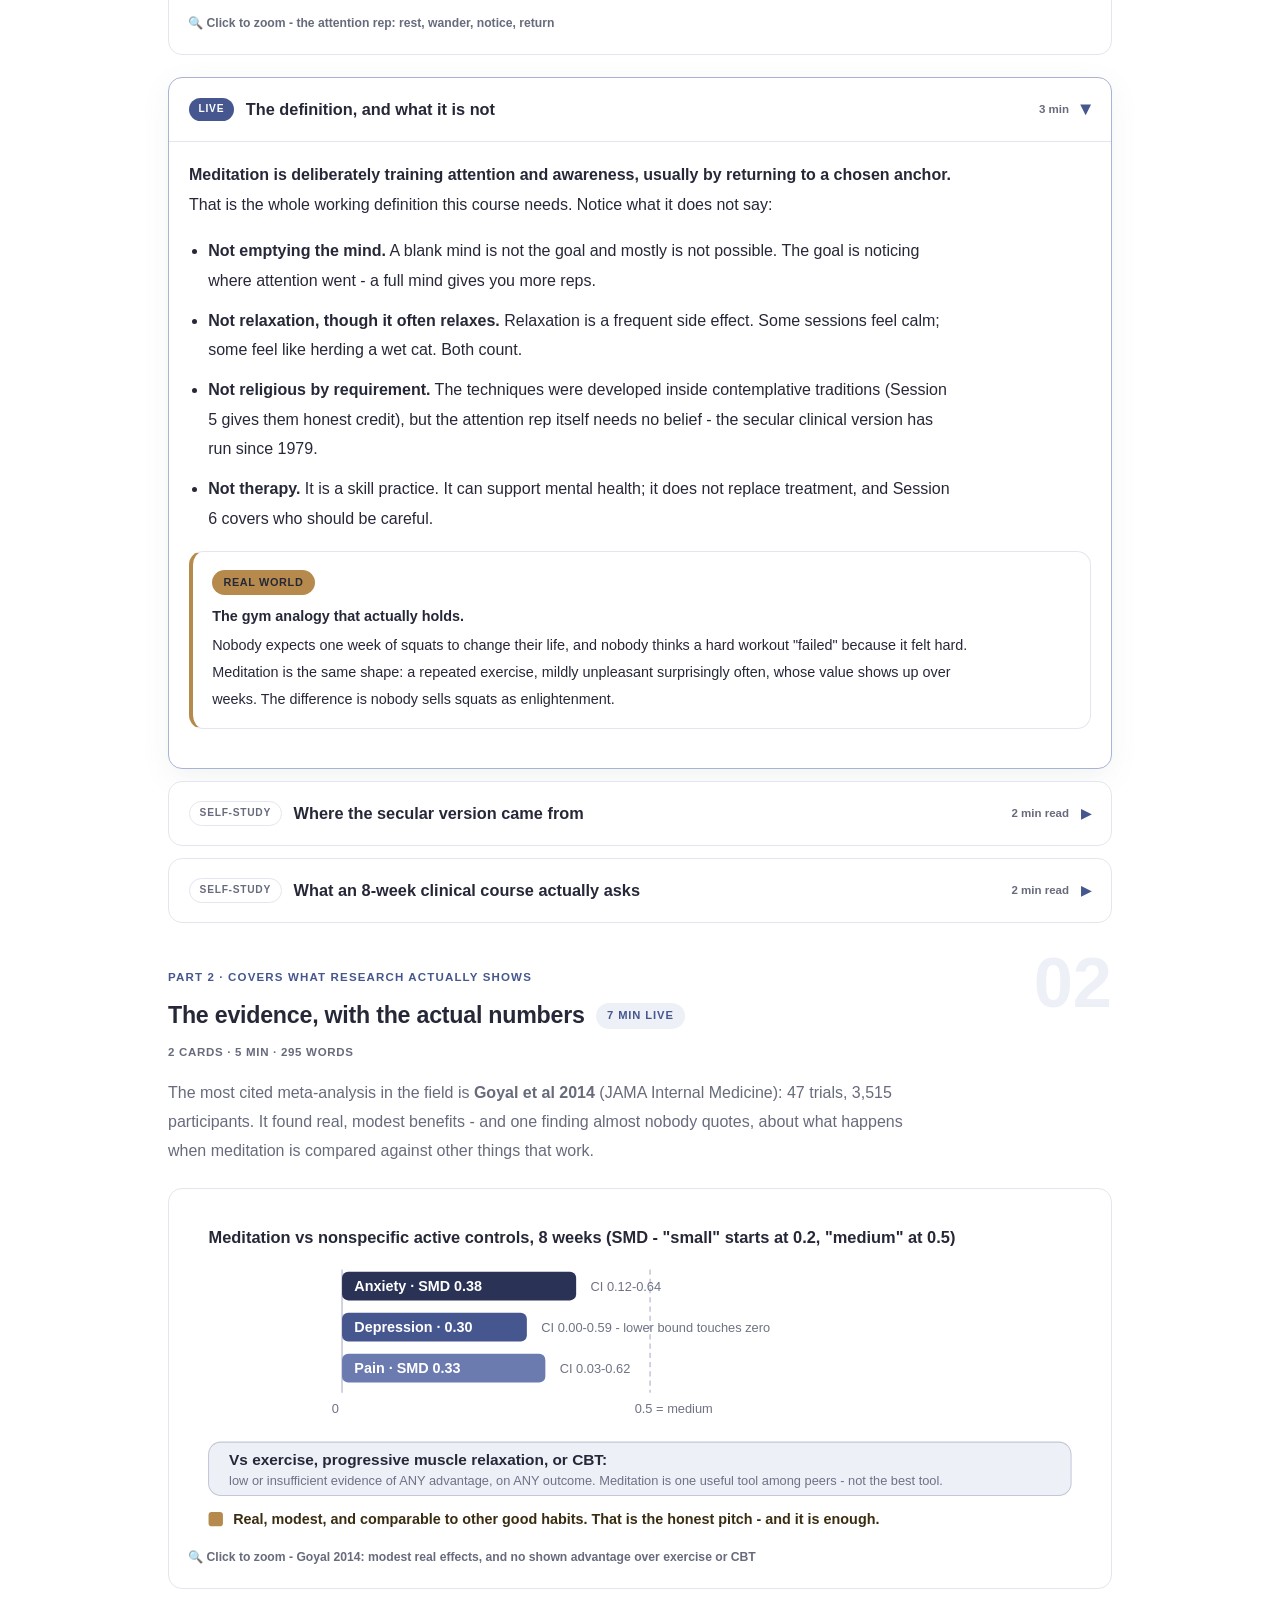
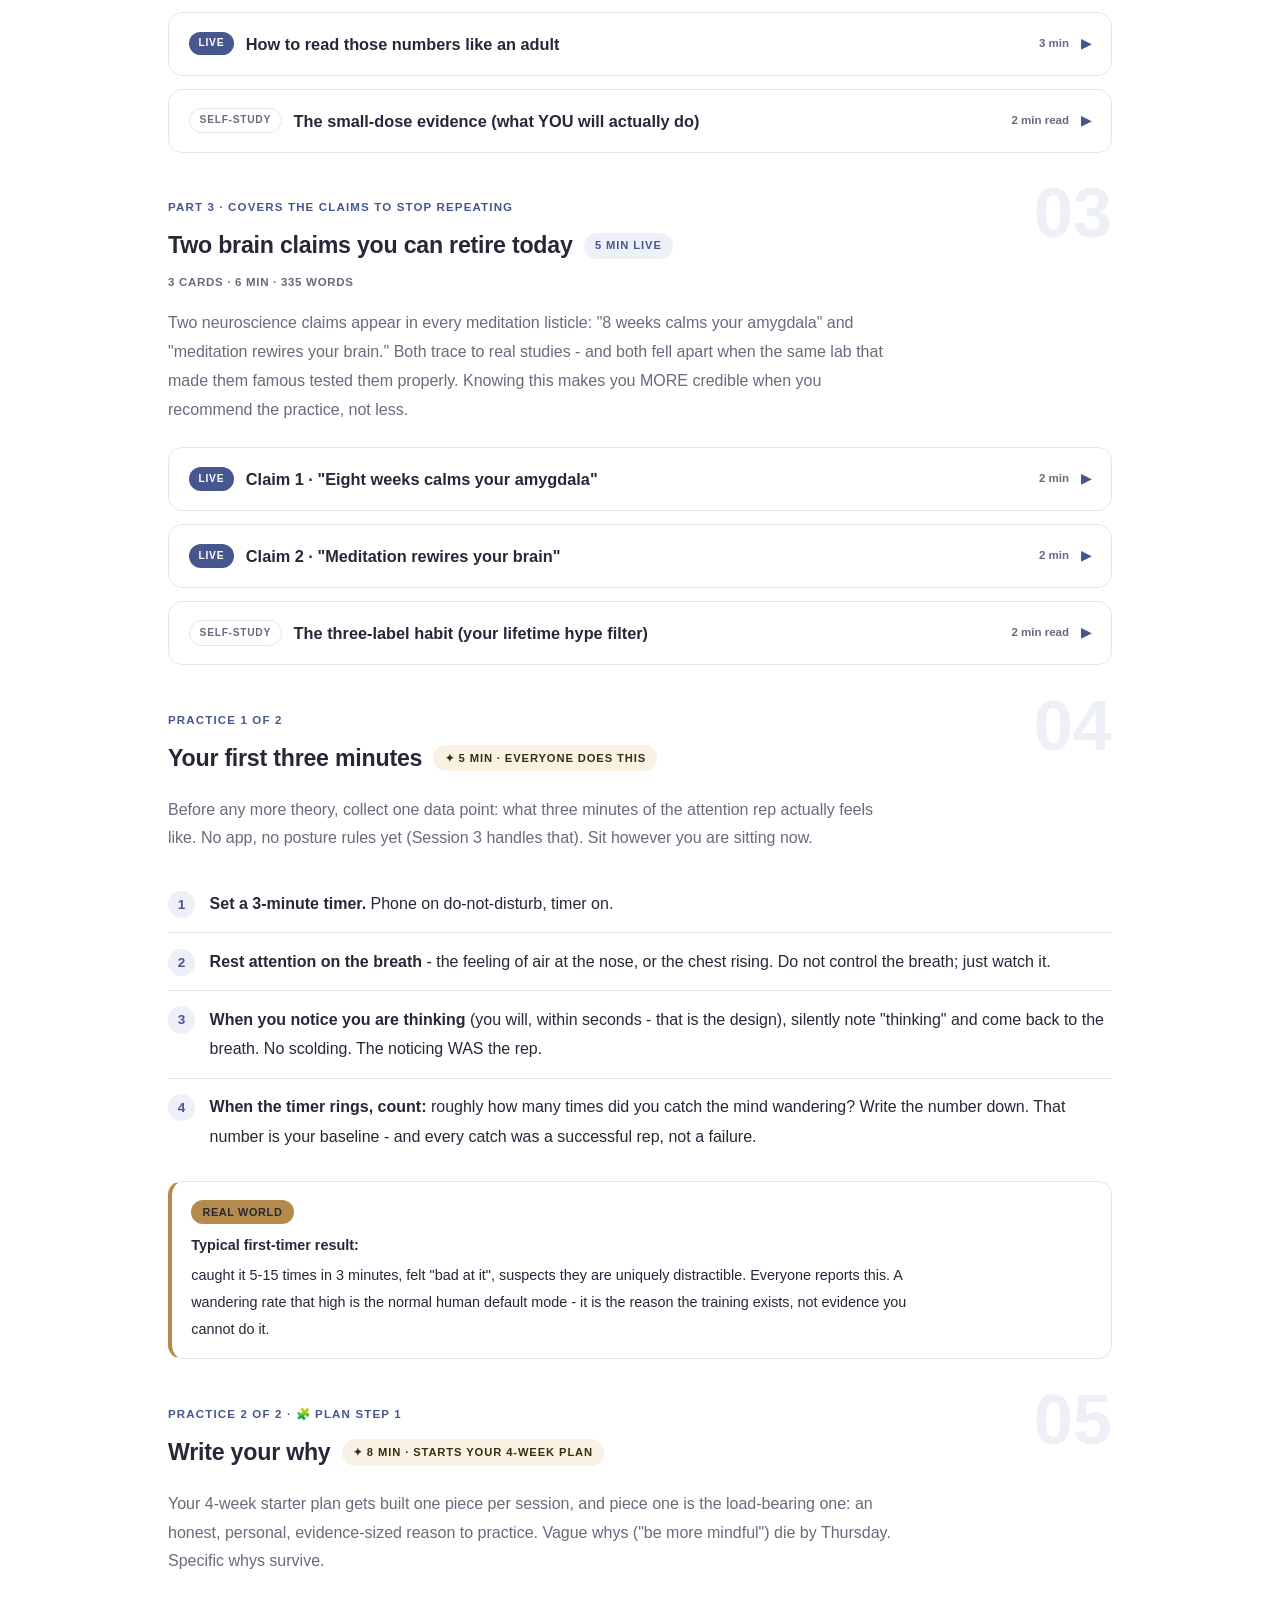
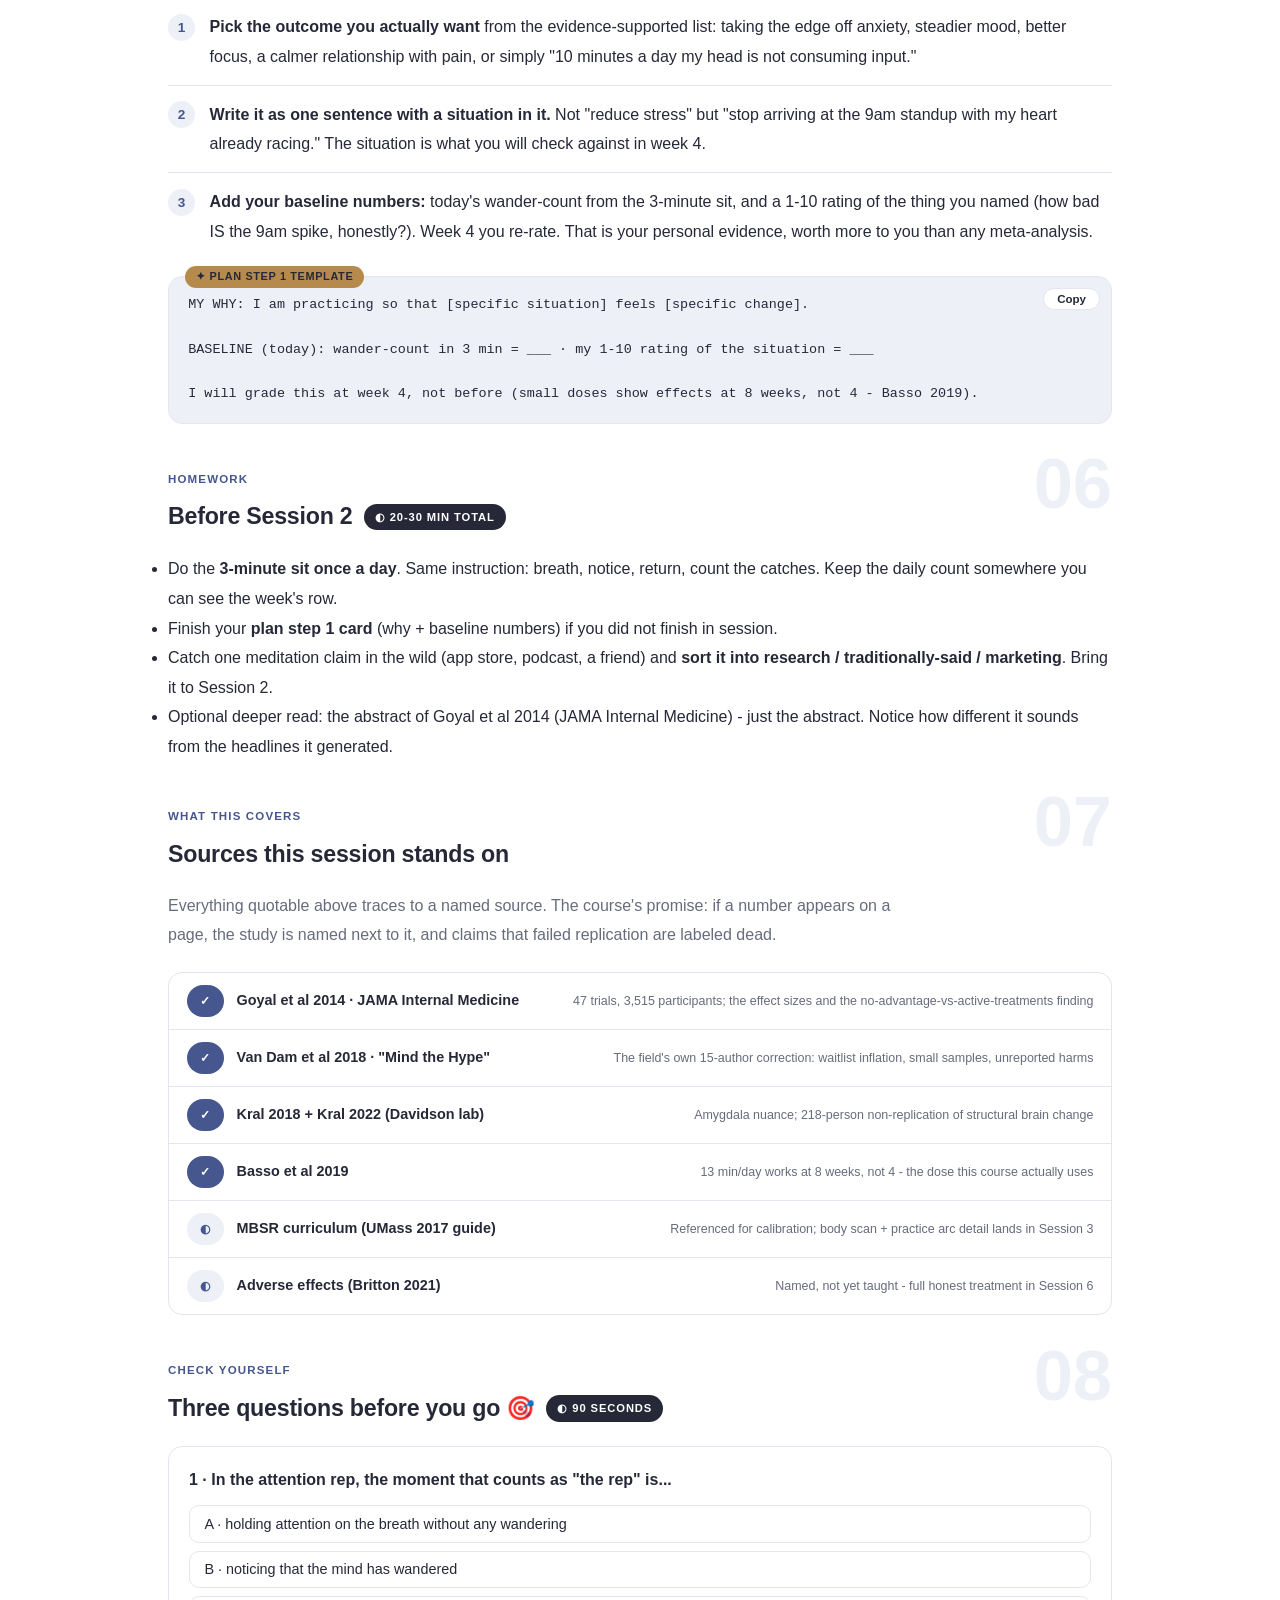
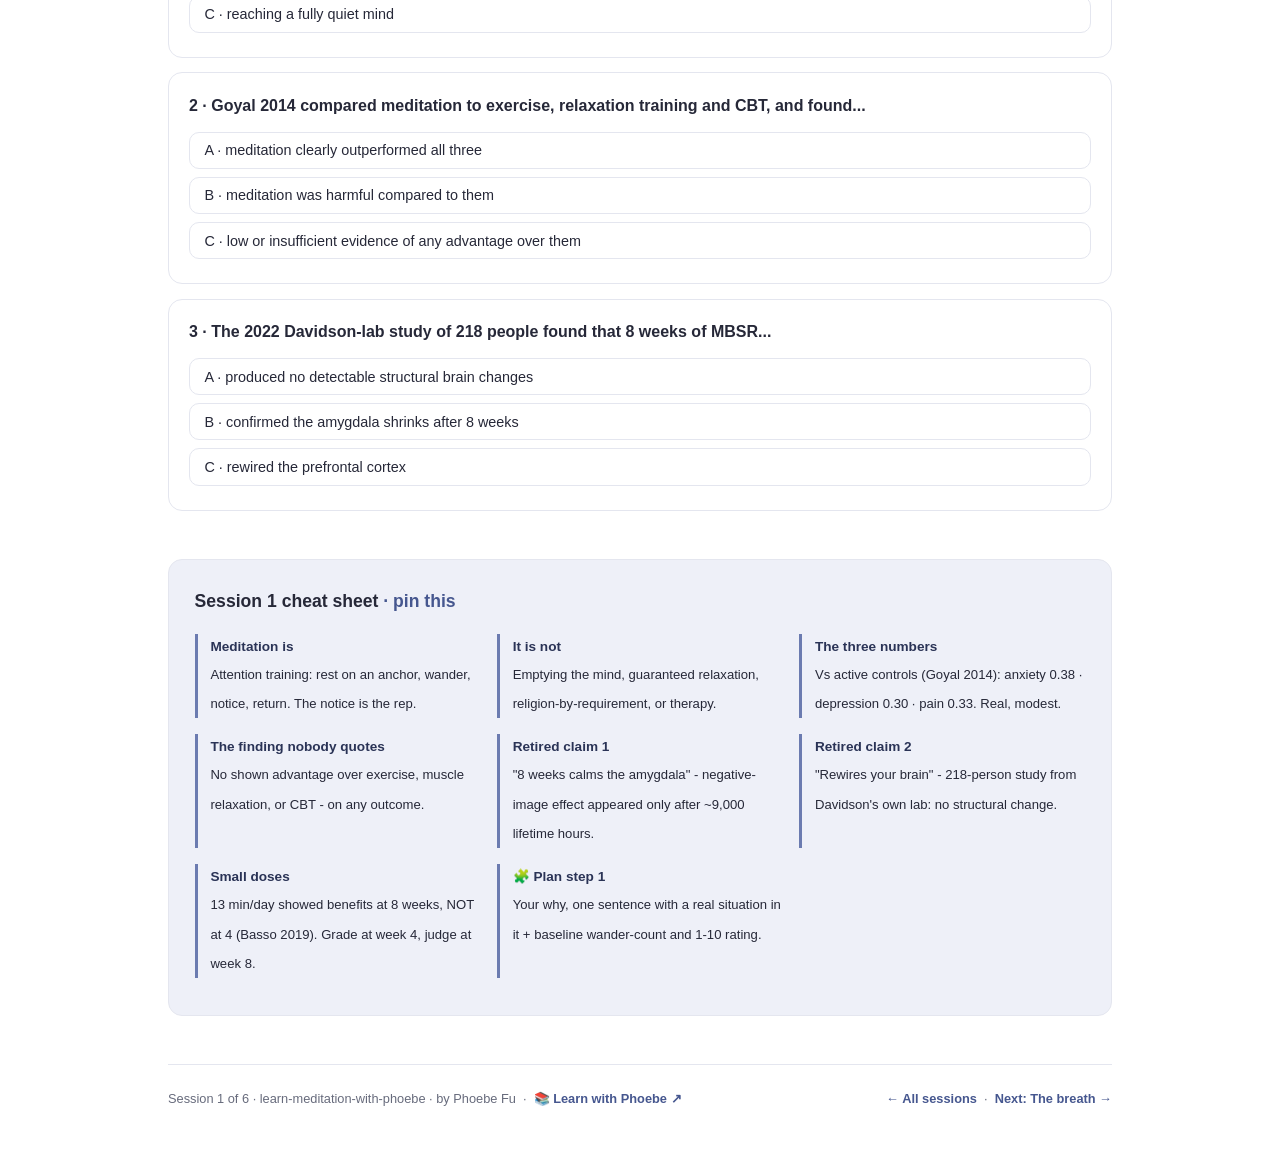
==== commit aef81137: "Light surfaces everywhere: lightbox, cheat panel, code boxes; contrast and phone-width fixes Every d" ====
--- a/courses/01-why-meditate.html
+++ b/courses/01-why-meditate.html
@@ -19,7 +19,7 @@
 <meta name="twitter:image" content="https://phoebefu6.github.io/learn-meditation-with-phoebe/assets/og-cover.png">
 <!-- social:end -->
 <title>Session 1 · Why meditate: what it is, isn't, and what the research shows - learn meditation with phoebe</title>
-<link rel="stylesheet" href="../assets/style.css?v=10">
+<link rel="stylesheet" href="../assets/style.css?v=26">
 </head>
 <body>
 
@@ -400,6 +400,6 @@
 
 </main>
 
-<script src="../assets/app.js?v=7"></script>
+<script src="../assets/app.js?v=26"></script>
 </body>
 </html>
--- a/assets/style.css
+++ b/assets/style.css
@@ -8,15 +8,15 @@
   --indigo-soft: #A8B3D6;
   --indigo-50: #EEF0F8;
   --ink: #262838;
-  --muted: #6E7284;
+  --muted: #676B7C;
   --faint: #C3C7D6;
   --hairline: #E4E6EF;
   --amber: #B58A4C;
   --amber-ink: #3A2C10;
   --amber-50: #F9F1E4;
   --paper: #FFFFFF;
-  --code-bg: #1E2233;
-  --code-ink: #E5E8F2;
+  --code-bg: #EEF0F8;
+  --code-ink: #262838;
   --radius: 14px;
 }
 
@@ -46,7 +46,7 @@
   font-size: .75rem;
   letter-spacing: .18em;
   text-transform: uppercase;
-  opacity: .85;
+  opacity: 1;
   font-weight: 600;
 }
 .masthead h1 {
@@ -57,7 +57,7 @@
   letter-spacing: -.02em;
 }
 .masthead h1 .accent { color: inherit; }
-.masthead .sub { font-size: 1.05rem; opacity: .92; max-width: 44rem; }
+.masthead .sub { font-size: 1.05rem; opacity: 1; max-width: 44rem; }
 
 .chip-row { display: flex; flex-wrap: wrap; gap: .5rem; margin-top: 1.1rem; }
 .chip {
@@ -71,7 +71,7 @@
   white-space: nowrap;
 }
 .chip.level { background: #fff; color: var(--indigo); }
-.chip.audience { background: rgba(255,255,255,.16); color: #fff; border: 1px solid rgba(255,255,255,.35); }
+.chip.audience { background: rgba(255,255,255,.08); color: #fff; border: 1px solid rgba(255,255,255,.35); }
 .chip.time { background: var(--ink); color: #fff; font-variant-numeric: tabular-nums; }
 
 /* ---------- agenda bar ---------- */
@@ -230,7 +230,7 @@
 .pill.light { background: var(--indigo-50); color: var(--indigo); }
 .pill.inkpill { background: var(--ink); color: #fff; }
 .pill.amber, .pill.peach { background: var(--amber); color: var(--ink); }
-.pill.bare { color: var(--faint); }
+.pill.bare { color: var(--muted); }
 
 /* ---------- 4D grid ---------- */
 .grid-2 { display: grid; grid-template-columns: repeat(auto-fit, minmax(15rem, 1fr)); gap: .8rem; margin: .5rem 0 1rem; }
@@ -259,10 +259,11 @@
 table.clean td:first-child { font-weight: 600; }
 
 /* ---------- prompt boxes ---------- */
-.prompt-box {
+.prompt-box{
   position: relative;
-  background: var(--code-bg);
-  color: var(--code-ink);
+  background: #EEF0F8;
+  border: 1px solid #E4E6EF;
+  color: #262838;
   border-radius: var(--radius);
   padding: 1.1rem 1.2rem;
   margin: 1rem 0 1.2rem;
@@ -272,12 +273,12 @@
   white-space: pre-wrap;
   word-break: break-word;
 }
-.prompt-box .label {
+.prompt-box .label{
   position: absolute;
   top: -0.7rem;
   left: 1rem;
-  background: var(--indigo);
-  color: #fff;
+  background: #46578F;
+  color: #FFFFFF;
   font-family: "Inter", -apple-system, sans-serif;
   font-size: .68rem;
   font-weight: 700;
@@ -288,13 +289,13 @@
 }
 .prompt-box.bad .label { background: var(--faint); color: var(--ink); }
 .prompt-box.good .label { background: var(--amber); color: var(--ink); }
-.copy-btn {
+.copy-btn{
   position: absolute;
   top: .7rem;
   right: .7rem;
-  background: rgba(255,255,255,.1);
-  border: 1px solid rgba(255,255,255,.25);
-  color: #fff;
+  background: #FFFFFF;
+  border: 1px solid #E4E6EF;
+  color: #262838;
   border-radius: 999px;
   padding: .25rem .8rem;
   font-size: .72rem;
@@ -303,7 +304,7 @@
   font-family: "Inter", -apple-system, sans-serif;
   transition: background .15s ease;
 }
-.copy-btn:hover { background: rgba(255,255,255,.22); }
+.copy-btn:hover { background: #E4E6EF; }
 .copy-btn.copied { background: var(--amber); border-color: var(--amber); color: var(--ink); }
 
 /* ---------- demo steps ---------- */
@@ -393,11 +394,11 @@
   gap: .4rem;
 }
 
-.lightbox {
+.lightbox{
   position: fixed;
   inset: 0;
   z-index: 100;
-  background: rgba(41,46,40,.9);
+  background: rgba(255,255,255,.97);
   display: none;
   align-items: center;
   justify-content: center;
@@ -405,8 +406,10 @@
   cursor: zoom-out;
 }
 .lightbox.open { display: flex; }
-.lightbox .inner {
+.lightbox .inner{
   background: #fff;
+  border: 1px solid #E4E6EF;
+  box-shadow: 0 10px 40px rgba(38,40,56,.14);
   border-radius: var(--radius);
   padding: 2rem;
   max-width: 94vw;
@@ -414,13 +417,12 @@
   overflow: auto;
 }
 .lightbox .inner svg, .lightbox .inner img { width: min(88vw, 70rem); height: auto; }
-.lightbox .close-hint {
+.lightbox .close-hint{
   position: fixed;
   top: 1rem; right: 1.4rem;
-  color: #fff;
+  color: #262838;
   font-size: .8rem;
   font-weight: 600;
-  opacity: .8;
 }
 
 /* ---------- courses covered ---------- */
@@ -439,19 +441,20 @@
 .covered-row .note { margin-left: auto; color: var(--muted); font-size: .78rem; text-align: right; }
 
 /* ---------- cheat sheet footer ---------- */
-.cheat {
-  background: var(--ink);
-  color: #fff;
+.cheat{
+  background: #EEF0F8;
+  border: 1px solid #E4E6EF;
+  color: #262838;
   border-radius: var(--radius);
   padding: 1.6rem 1.6rem 1.3rem;
   margin-top: 3rem;
 }
 .cheat h3 { font-size: 1.1rem; margin-bottom: 1rem; }
-.cheat h3 span { color: var(--indigo-soft); }
+.cheat h3 span { color: #46578F; }
 .cheat .grid-2 { gap: 1rem; }
 .cheat .cheat-item { border-left: 3px solid var(--indigo-mid); padding-left: .8rem; }
-.cheat .cheat-item b { display: block; font-size: .85rem; color: var(--indigo-soft); }
-.cheat .cheat-item span { font-size: .82rem; opacity: .85; }
+.cheat .cheat-item b { display: block; font-size: .85rem; color: #2A3356; }
+.cheat .cheat-item span { font-size: .82rem; color: #262838; }
 
 footer.pagefoot {
   border-top: 1px solid var(--hairline);
@@ -546,7 +549,7 @@
   margin-top: 1.1rem;
   flex-wrap: wrap;
 }
-.journey .jlabel { font-size: .7rem; font-weight: 700; text-transform: uppercase; letter-spacing: .09em; opacity: .8; margin-right: .3rem; }
+.journey .jlabel { font-size: .7rem; font-weight: 700; text-transform: uppercase; letter-spacing: .09em; opacity: 1; margin-right: .3rem; }
 .journey a {
   width: 1.7rem; height: 1.7rem;
   border-radius: 999px;
@@ -821,3 +824,28 @@
   color: var(--pv-flag);
 }
 /* === /LWP-PATCH === */
+
+/* layout-patch-3: phone-width overflow (2026-10-10) */
+.sql-bar { flex-wrap: wrap; }
+@media (max-width: 480px) {
+  .covered-row { flex-wrap: wrap; }
+  .covered-row .note { margin-left: 0; text-align: left; flex-basis: 100%; }
+  details.card summary { flex-wrap: wrap; }
+  details.card summary .mini { white-space: normal; }
+  .wk, .sqlbox, .prompt-box, pre { max-width: 100%; overflow-x: auto; }
+  .mono, code, strong, .note { overflow-wrap: anywhere; }
+  select, input[type=range], label { max-width: 100%; }
+  canvas, svg, img { max-width: 100%; height: auto; }
+  .tree-kids, .tree-node-wrap, .tree-node, .rb-night, .al-row, .gd-field, .tl-row, .sl-row { max-width: 100%; overflow-x: auto; }
+  .tl-cols, .sl-cols, .bb-cols, .ev-cols, [class$="-cols"] { grid-template-columns: 1fr !important; display: grid; }
+  .tl-cols > *, .sl-cols > *, [class$="-cols"] > * { min-width: 0; max-width: 100%; }
+  .mono { white-space: normal; }
+  .er-w, .bb-lab, .tl-lev, .sl-lev { max-width: 100%; white-space: normal; }
+}
+/* contrast-patch-2b */
+.cheat a { color: var(--indigo-deep, var(--ink)); }
+.chip.audience { background: transparent; border-color: rgba(255,255,255,.55); }
+.masthead a, .masthead .sub a { color: #fff; text-decoration: underline; text-underline-offset: 2px; }
+.prompt-box b, .prompt-box strong { color: var(--indigo-deep, var(--ink)); }
+.prompt-box span, .prompt-box em, .prompt-box i { color: inherit; }
+.pp-stamp i { color: var(--ink); }
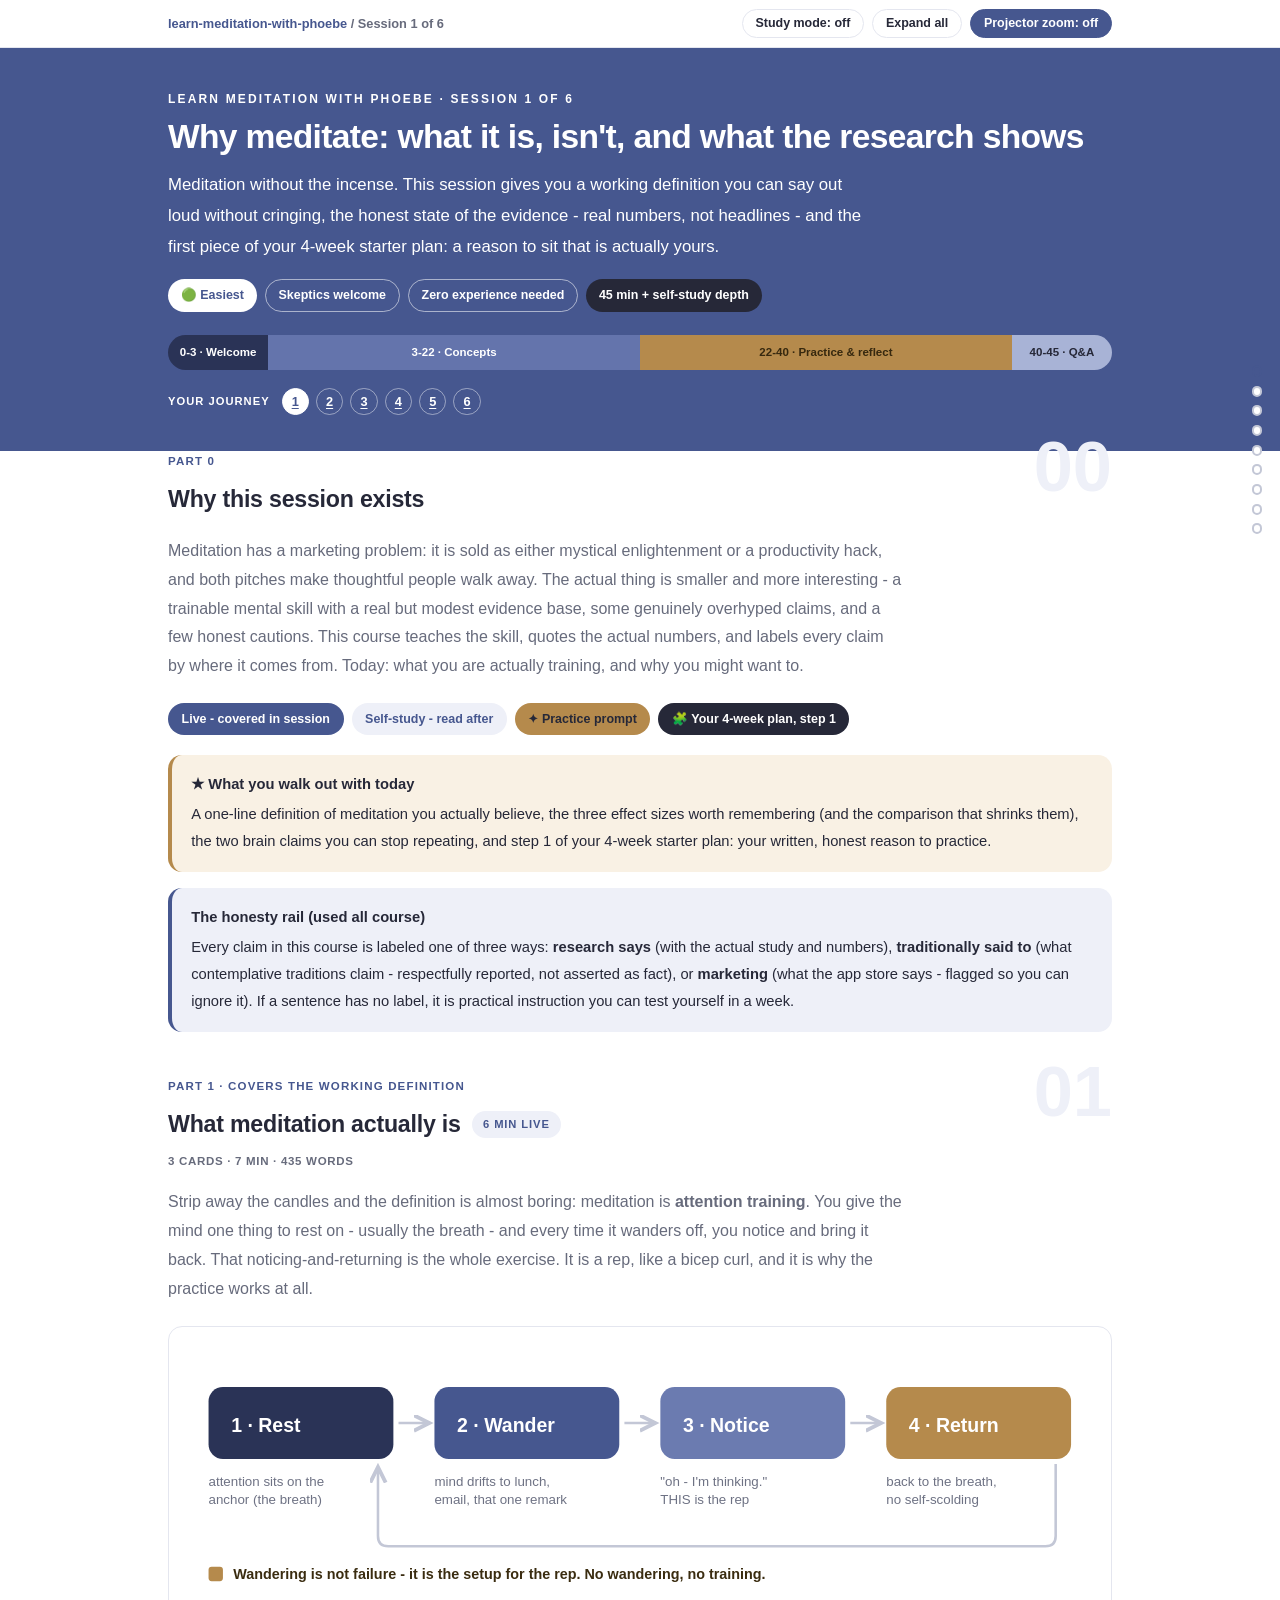
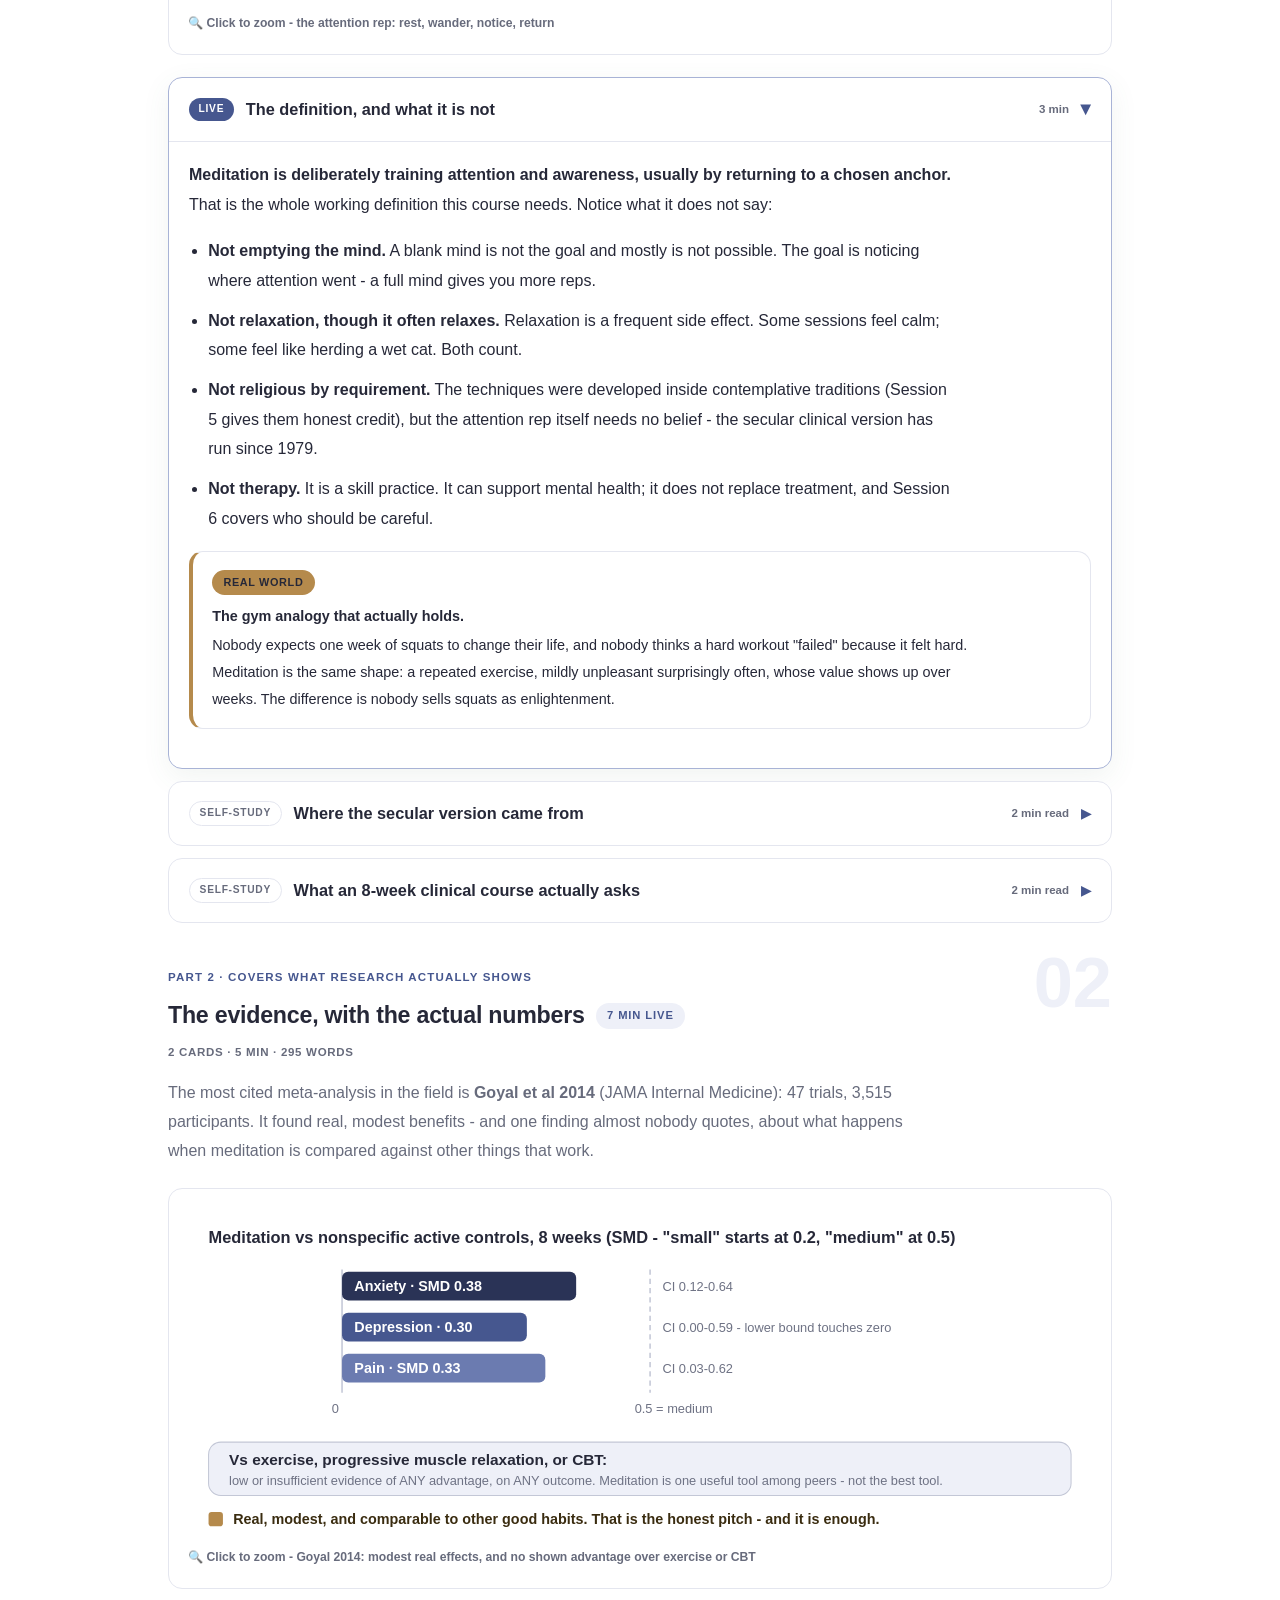
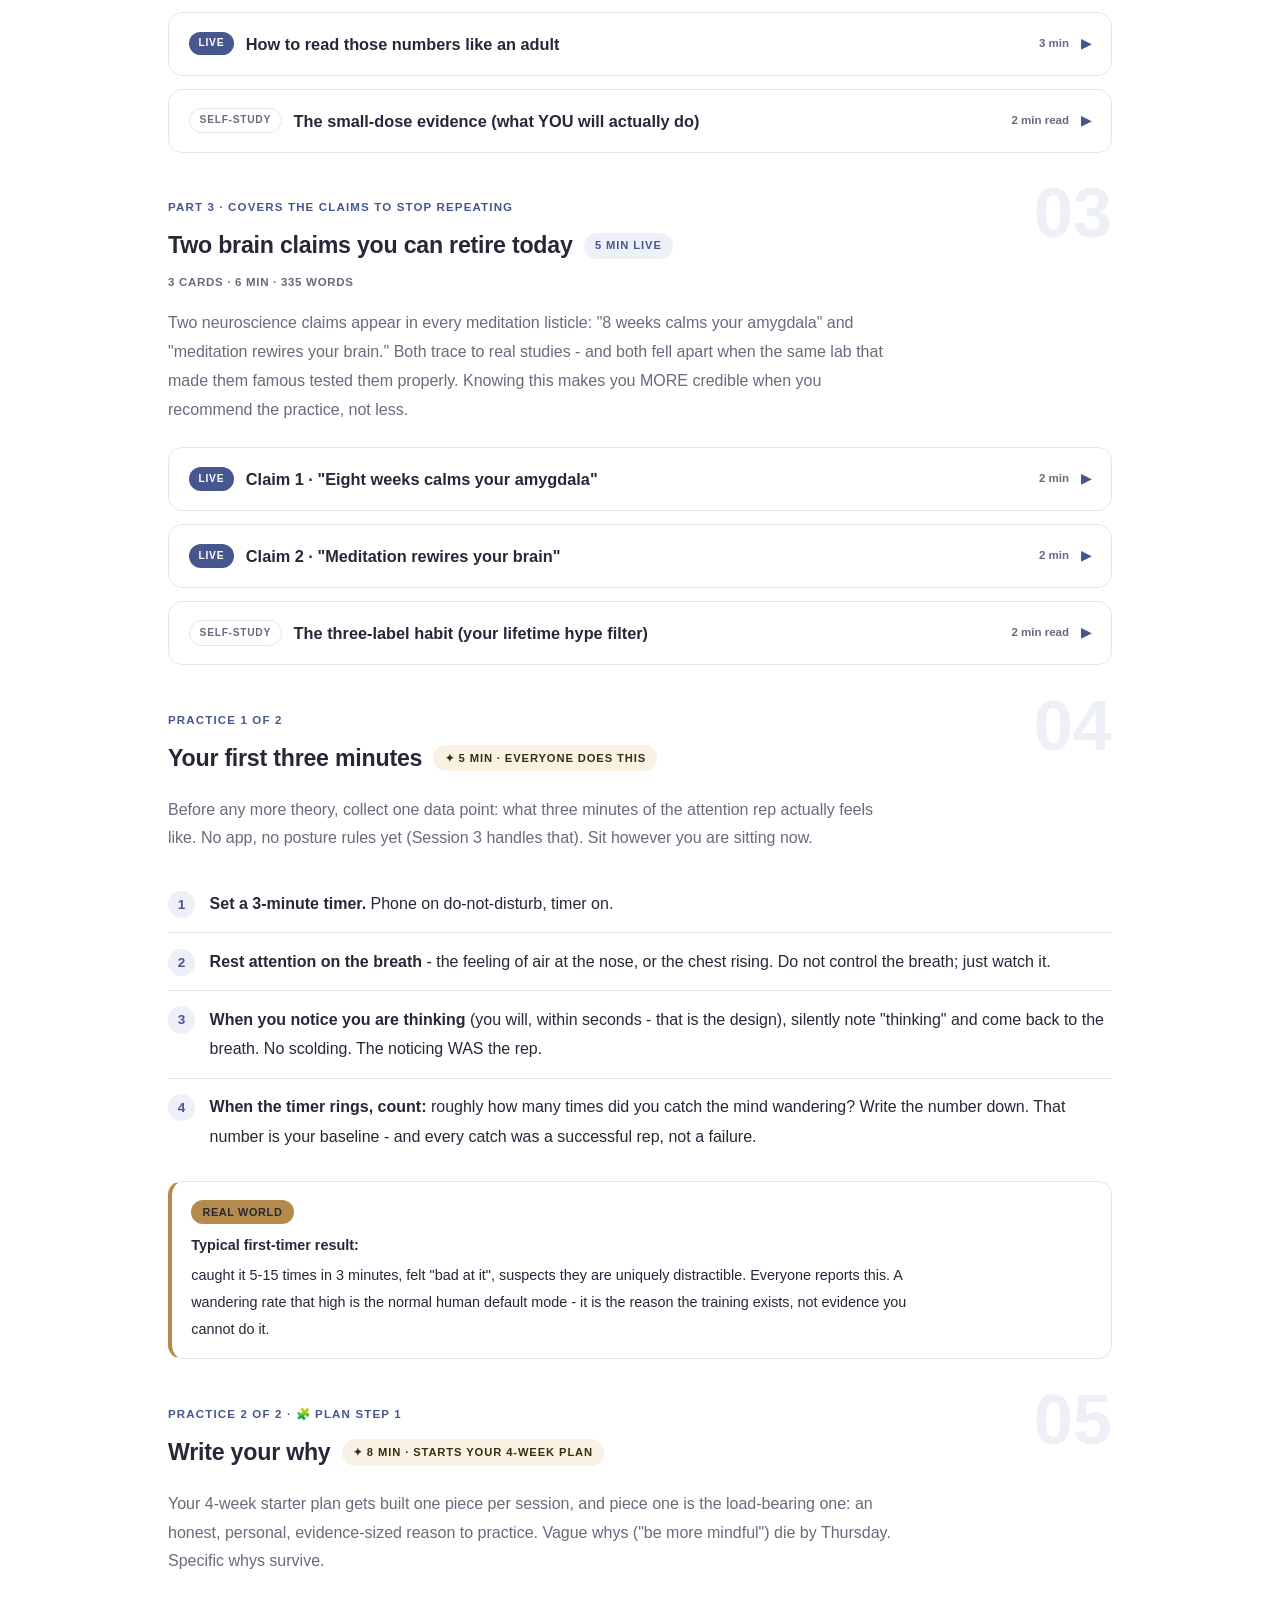
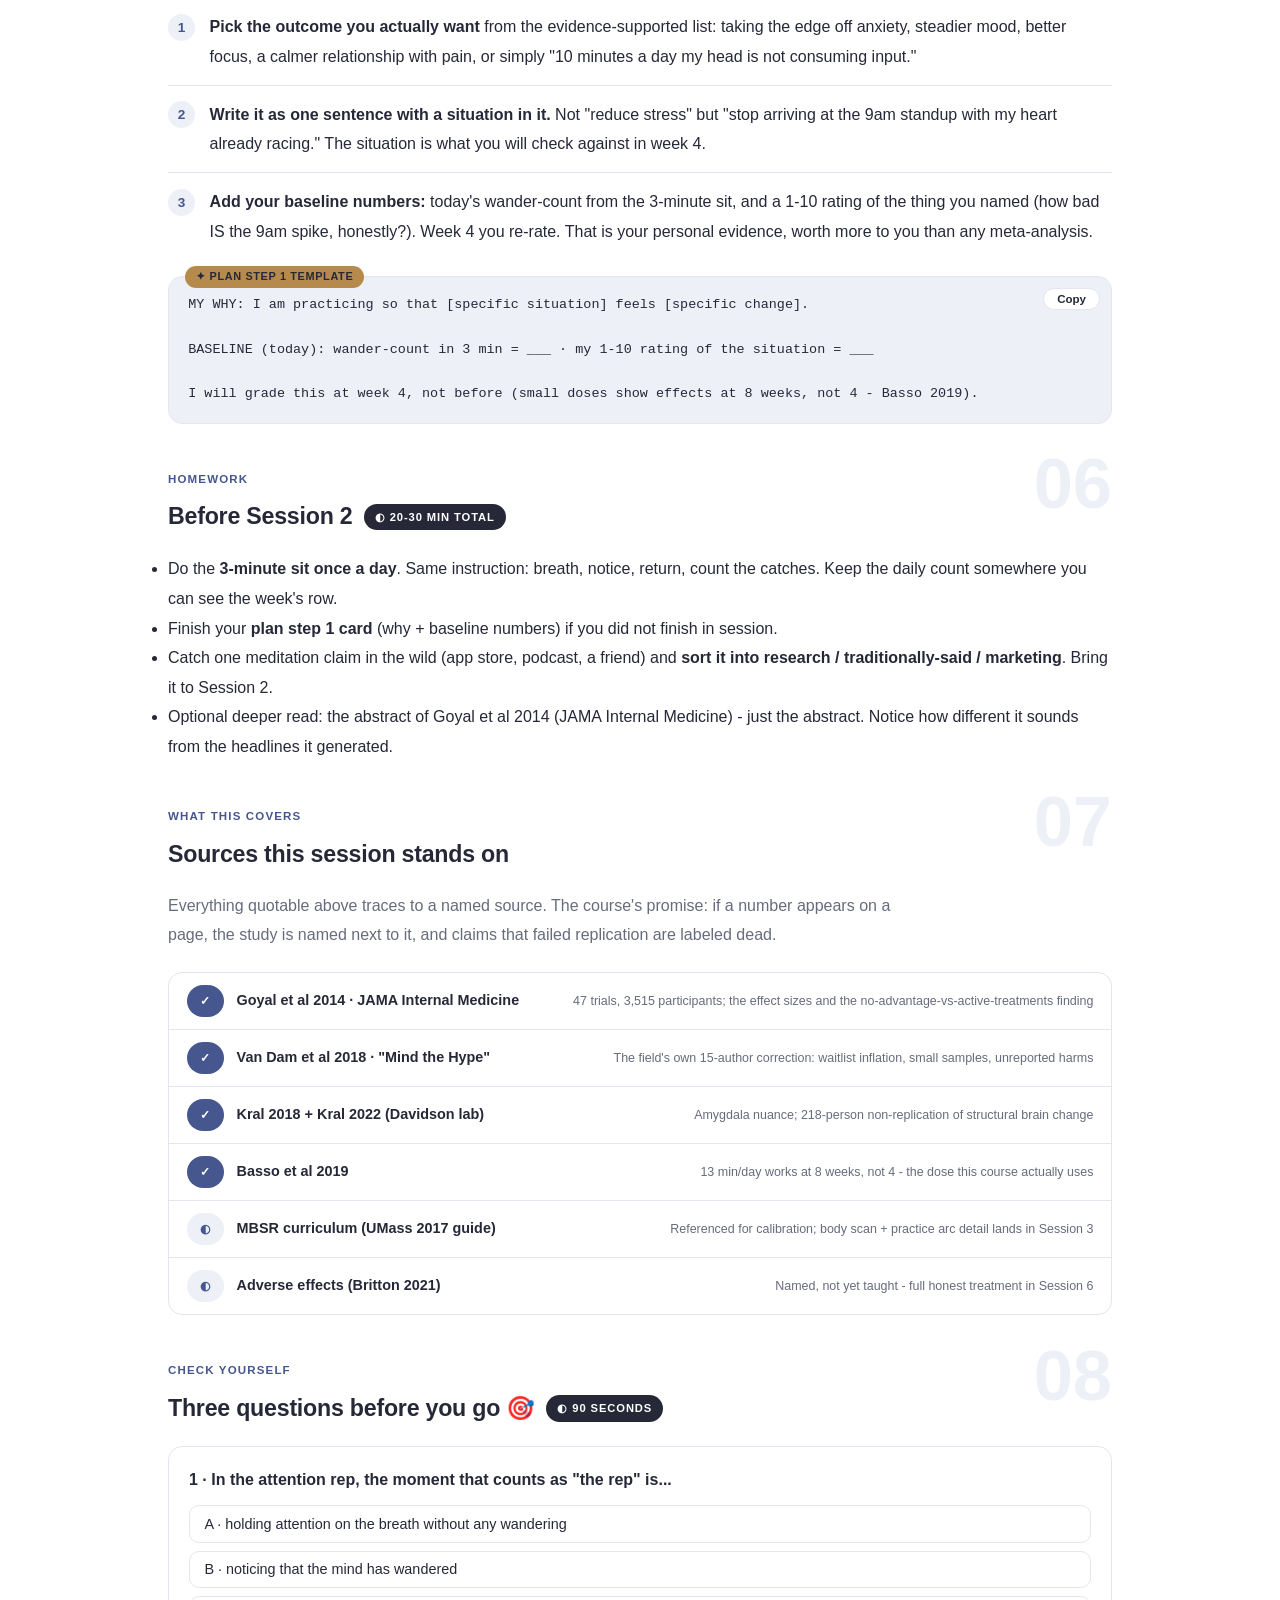
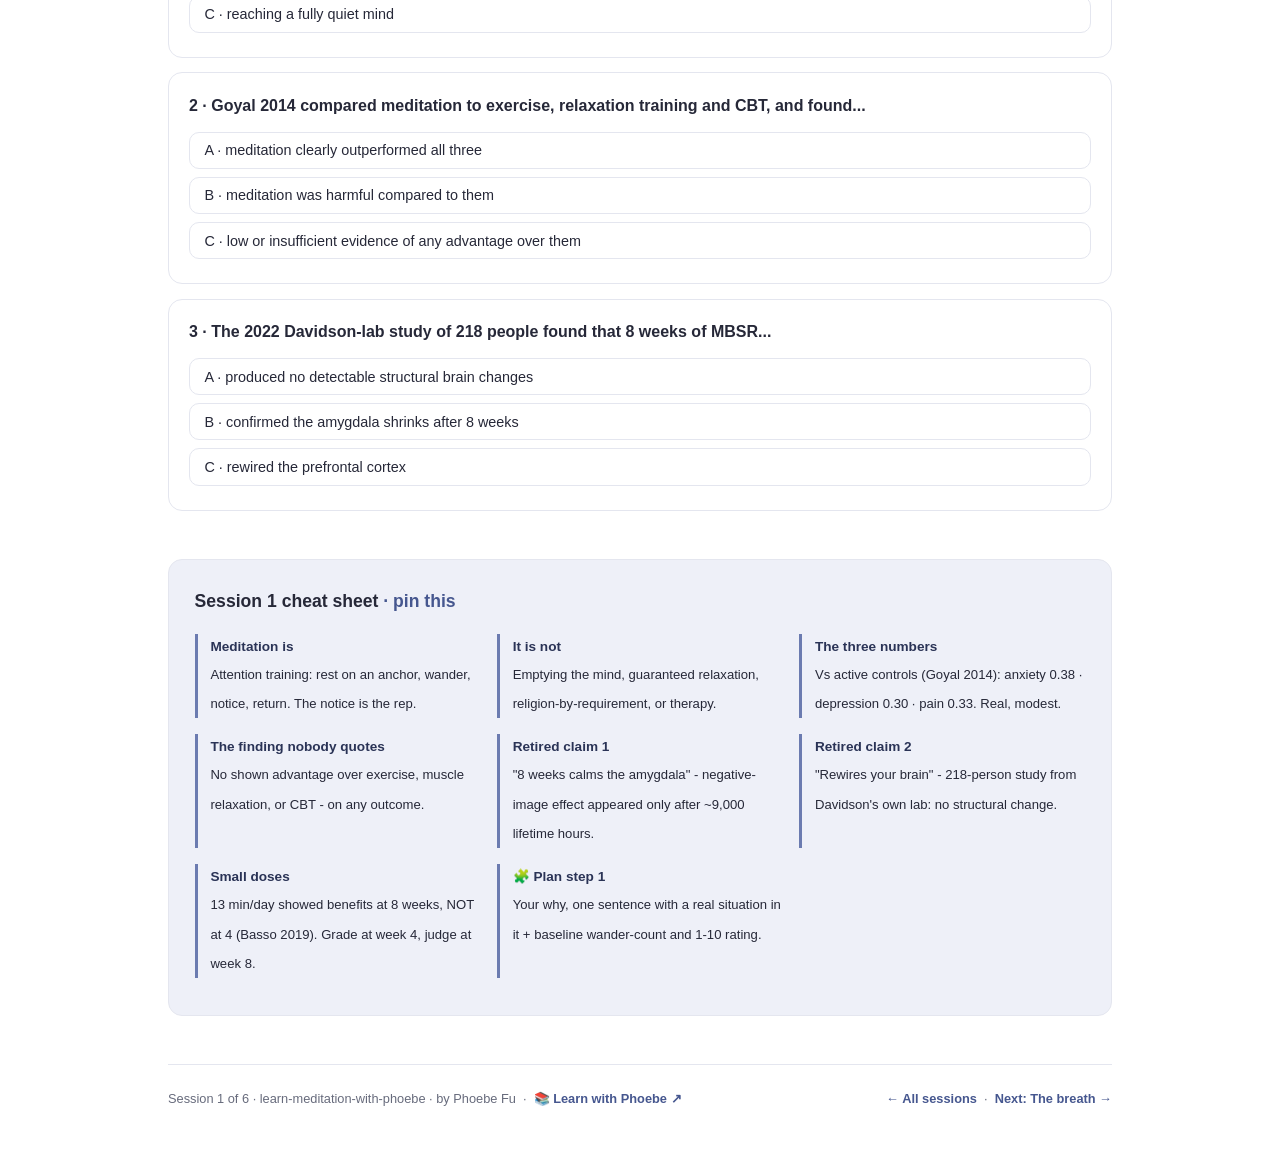
==== commit ffa832be: "Figure geometry: no line through a label, nothing out of its box Fixes every figure defect the CTM-c" ====
--- a/courses/01-why-meditate.html
+++ b/courses/01-why-meditate.html
@@ -117,7 +117,7 @@
         <text class="waL" x="702" y="84" style="font-size:19px">4 · Return</text>
         <text class="waX" x="680" y="136">back to the breath,</text>
         <text class="waX" x="680" y="154">no self-scolding</text>
-        <path class="waA" d="M 770 115 C 770 205, 110 205, 110 118"/>
+        <path class="waA" d="M 845 115 L 845 185 Q 845 195 835 195 L 195 195 Q 185 195 185 185 L 185 118"/>
         <rect x="20" y="215" width="14" height="14" rx="3" fill="#B58A4C"/>
         <text class="waN" x="44" y="227">Wandering is not failure - it is the setup for the rep. No wandering, no training.</text>
       </svg>
@@ -184,15 +184,15 @@
         <!-- anxiety -->
         <rect x="150" y="62" width="228" height="28" rx="6" fill="#2A3356"/>
         <text class="evB" x="162" y="81">Anxiety · SMD 0.38</text>
-        <text class="evX" x="392" y="81">CI 0.12-0.64</text>
+        <text class="evX" x="462" y="81">CI 0.12-0.64</text>
         <!-- depression -->
         <rect x="150" y="102" width="180" height="28" rx="6" fill="#46578F"/>
         <text class="evB" x="162" y="121">Depression · 0.30</text>
-        <text class="evX" x="344" y="121">CI 0.00-0.59 - lower bound touches zero</text>
+        <text class="evX" x="462" y="121">CI 0.00-0.59 - lower bound touches zero</text>
         <!-- pain -->
         <rect x="150" y="142" width="198" height="28" rx="6" fill="#6B7BB0"/>
         <text class="evB" x="162" y="161">Pain · SMD 0.33</text>
-        <text class="evX" x="362" y="161">CI 0.03-0.62</text>
+        <text class="evX" x="462" y="161">CI 0.03-0.62</text>
         <!-- the comparison nobody quotes -->
         <rect x="20" y="228" width="840" height="52" rx="12" fill="#EEF0F8" stroke="#C3C7D6"/>
         <text class="evS" x="40" y="250">Vs exercise, progressive muscle relaxation, or CBT:</text>
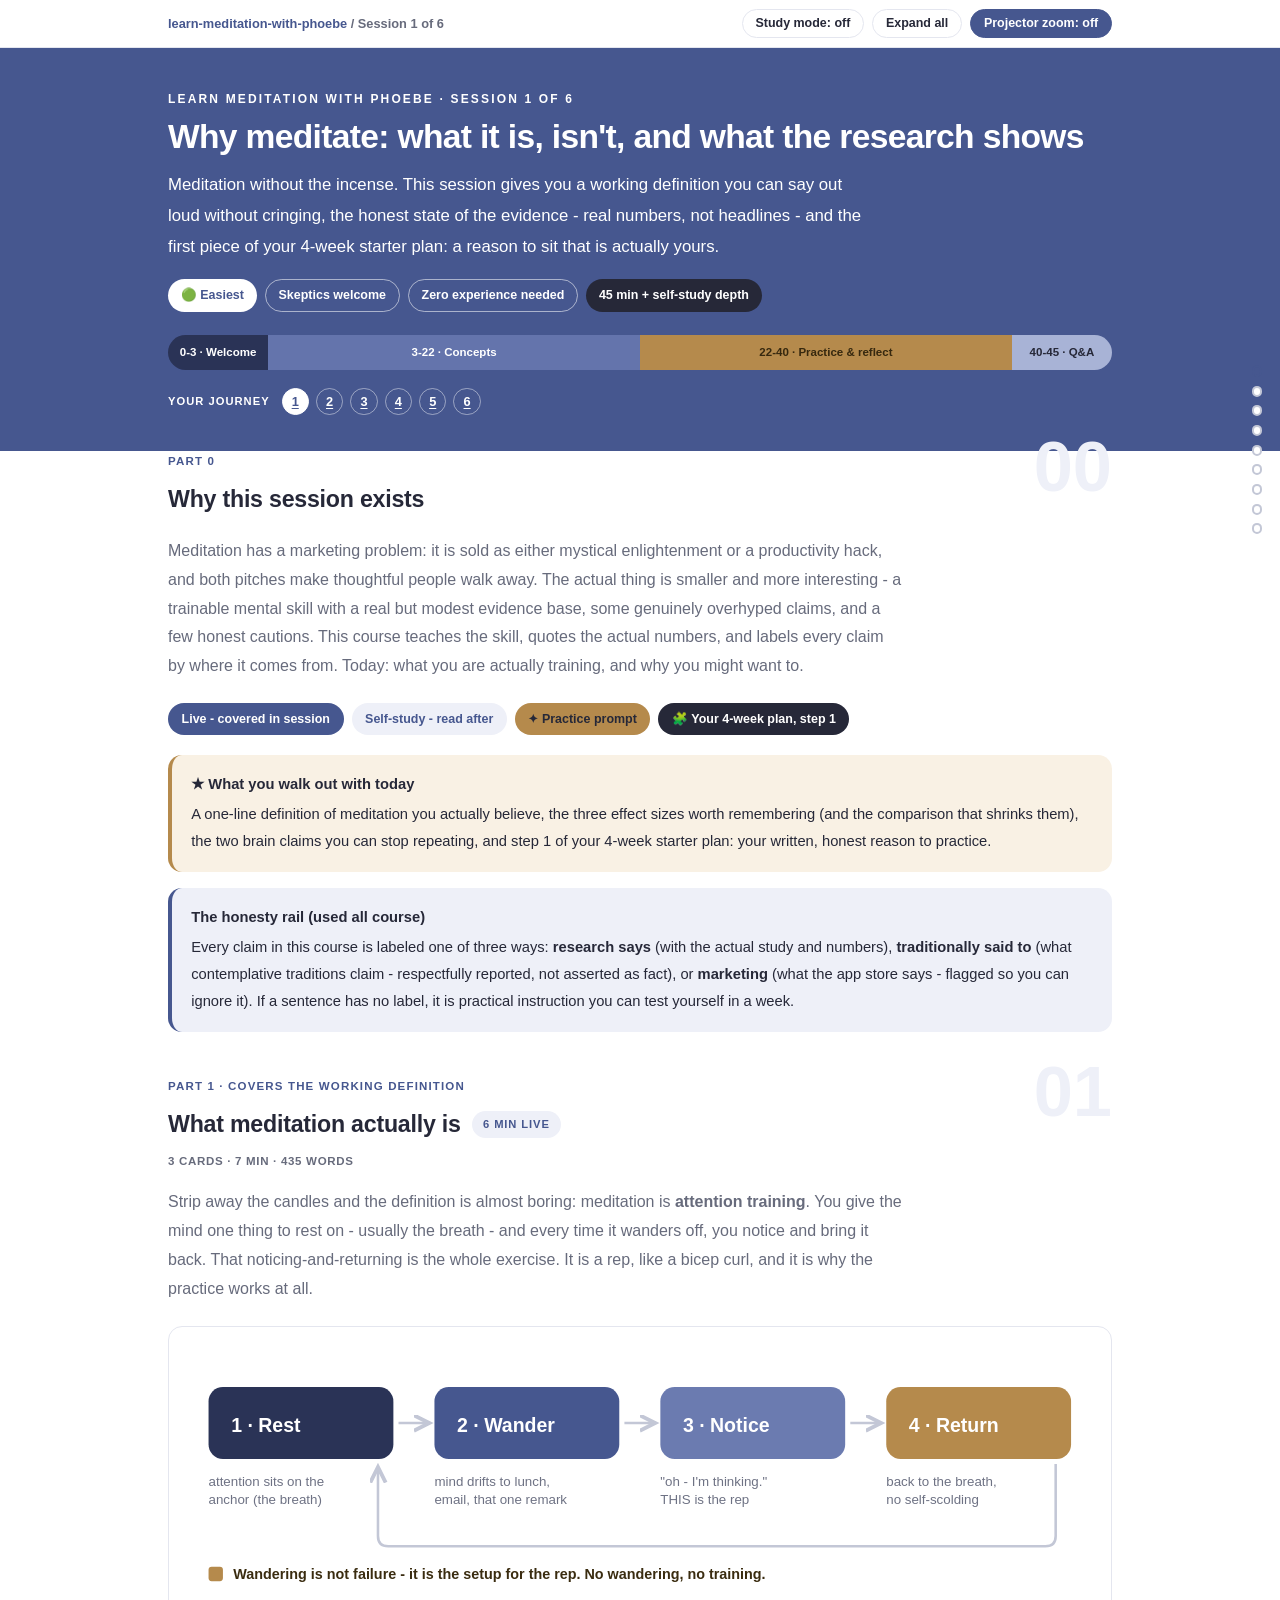
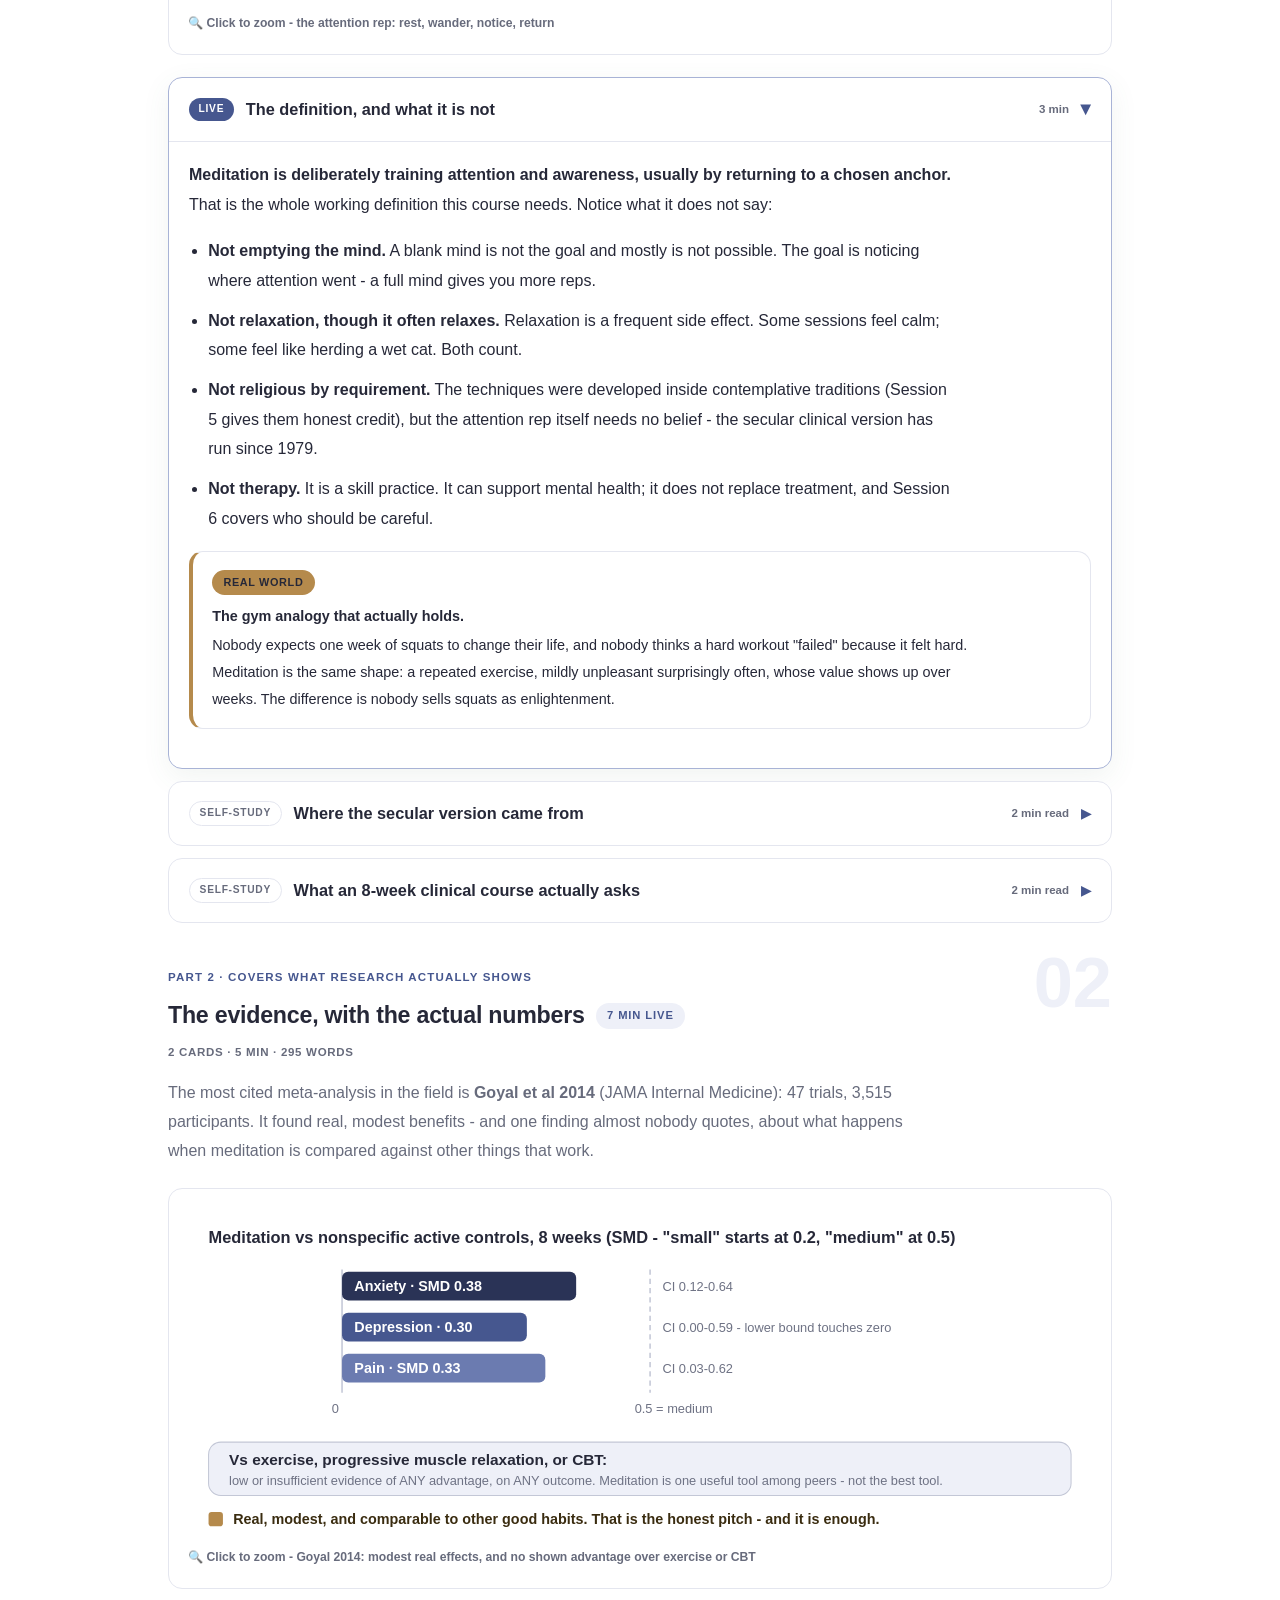
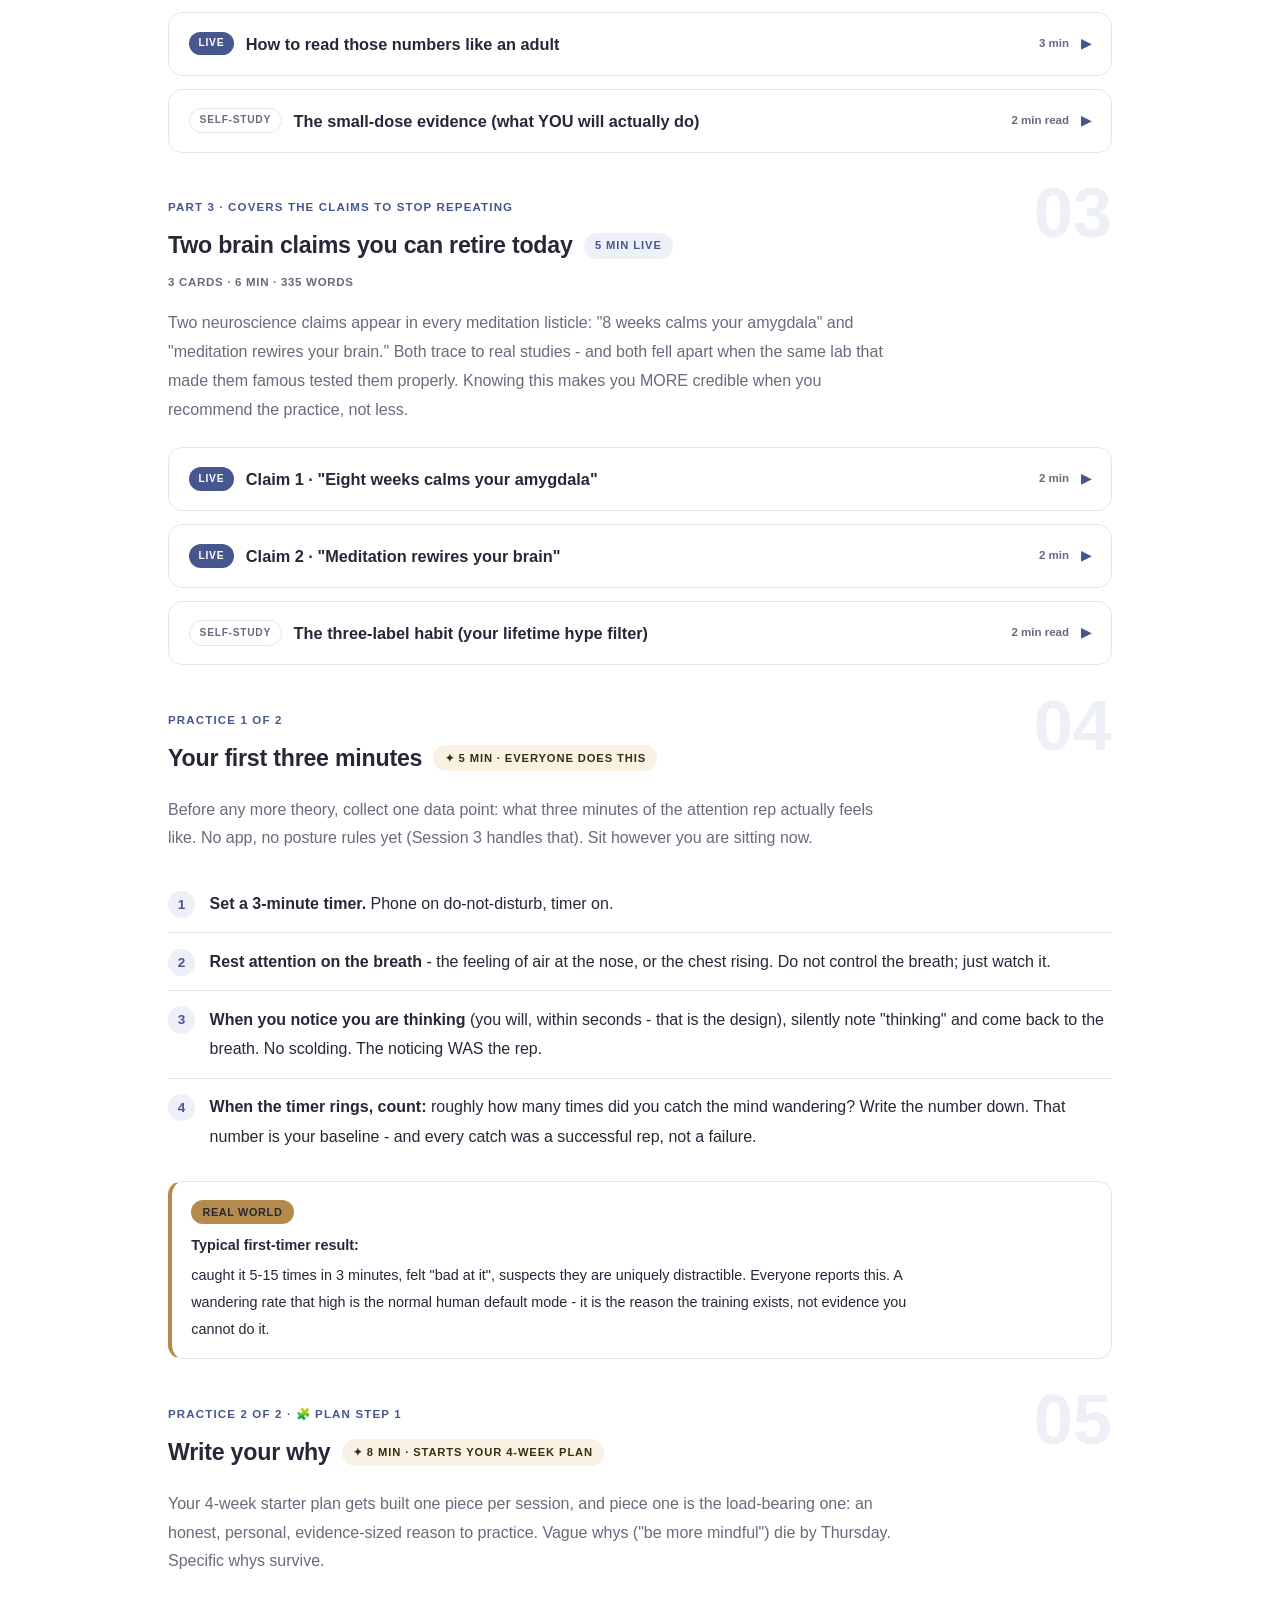
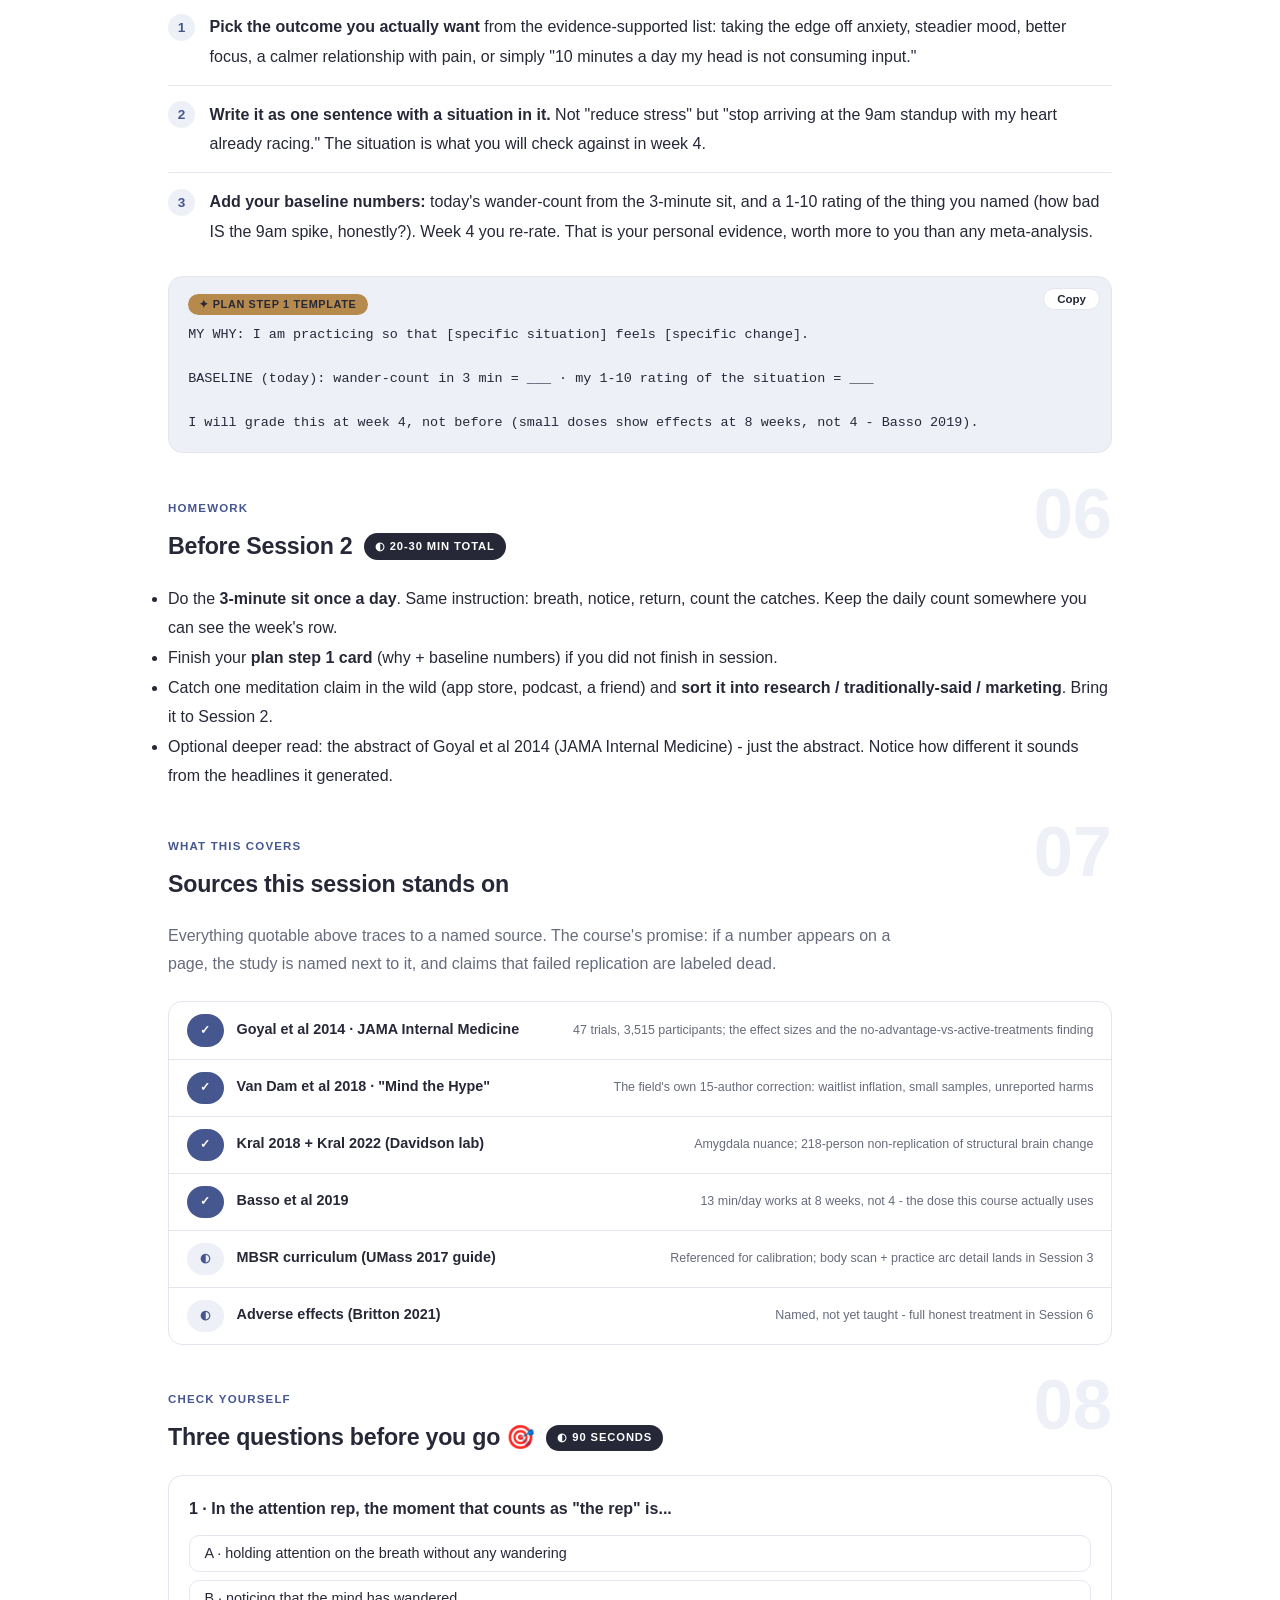
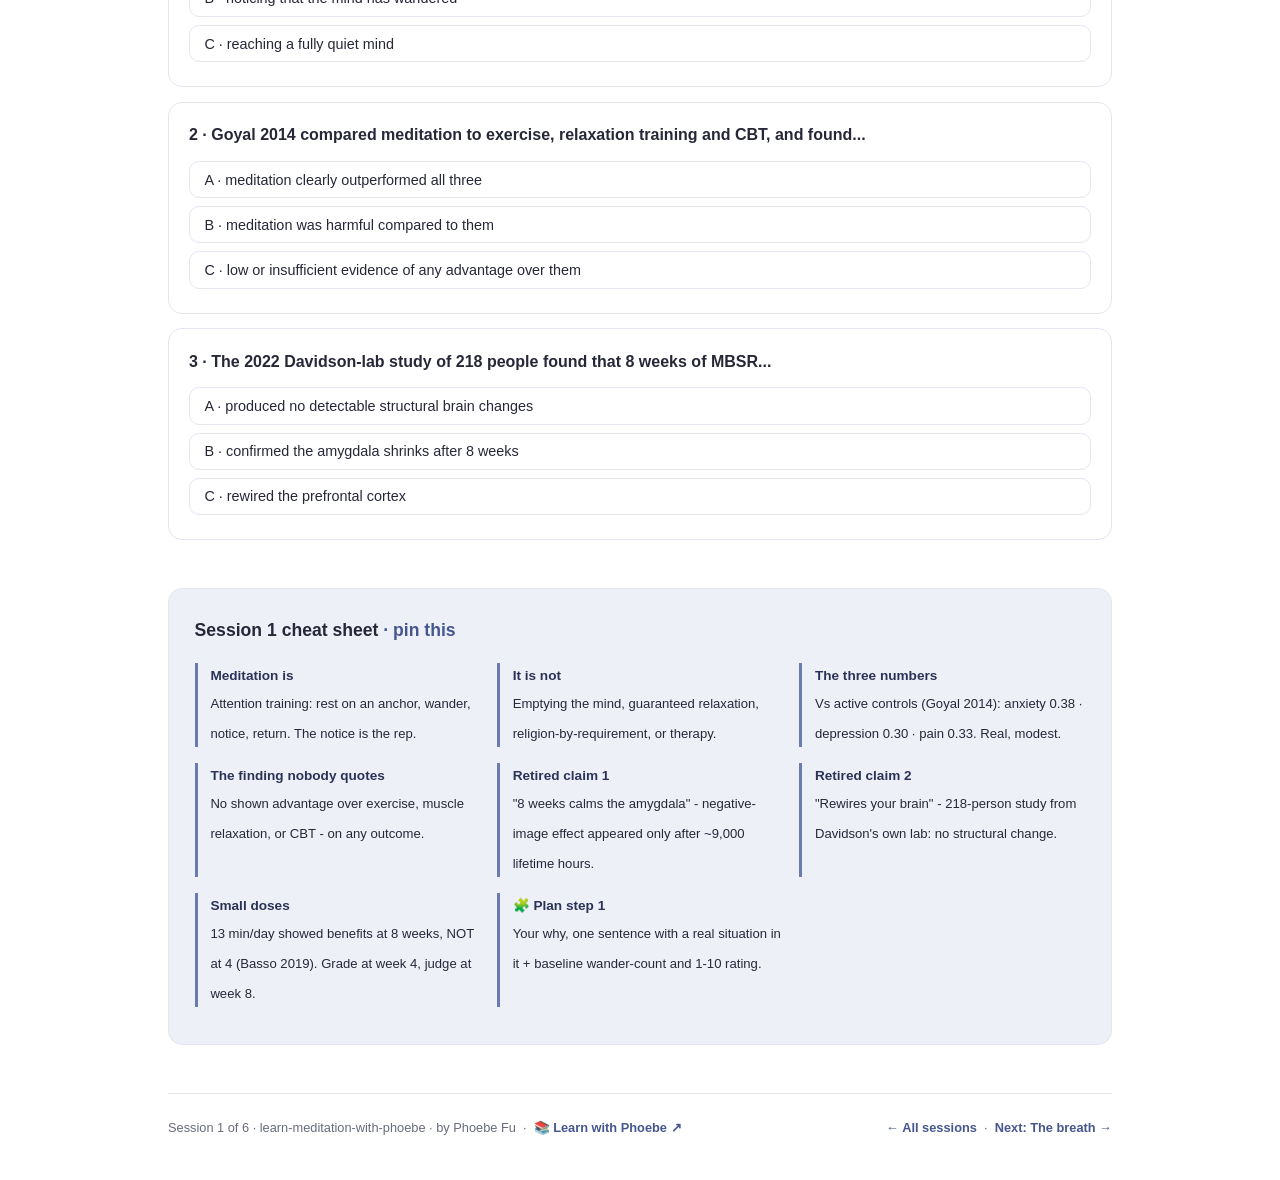
==== commit e84688c1: "Prompt-box label inside the box: overflow no longer cuts it in half The label hung 0.7rem above the " ====
--- a/courses/01-why-meditate.html
+++ b/courses/01-why-meditate.html
@@ -19,7 +19,7 @@
 <meta name="twitter:image" content="https://phoebefu6.github.io/learn-meditation-with-phoebe/assets/og-cover.png">
 <!-- social:end -->
 <title>Session 1 · Why meditate: what it is, isn't, and what the research shows - learn meditation with phoebe</title>
-<link rel="stylesheet" href="../assets/style.css?v=26">
+<link rel="stylesheet" href="../assets/style.css?v=27">
 </head>
 <body>
 
--- a/assets/style.css
+++ b/assets/style.css
@@ -849,3 +849,8 @@
 .prompt-box b, .prompt-box strong { color: var(--indigo-deep, var(--ink)); }
 .prompt-box span, .prompt-box em, .prompt-box i { color: inherit; }
 .pp-stamp i { color: var(--ink); }
+
+/* Prompt-box label sits inside the box (2026-10-12). Hanging it 0.7rem above the edge let any
+   overflow:auto parent cut it in half; in normal flow nothing can clip it. The right margin
+   keeps it clear of the Copy button; long labels wrap instead of running under it. */
+.prompt-box > .label{ position: static; display: table; margin: 0 5.2rem .55rem 0; white-space: normal; line-height: 1.45; }
